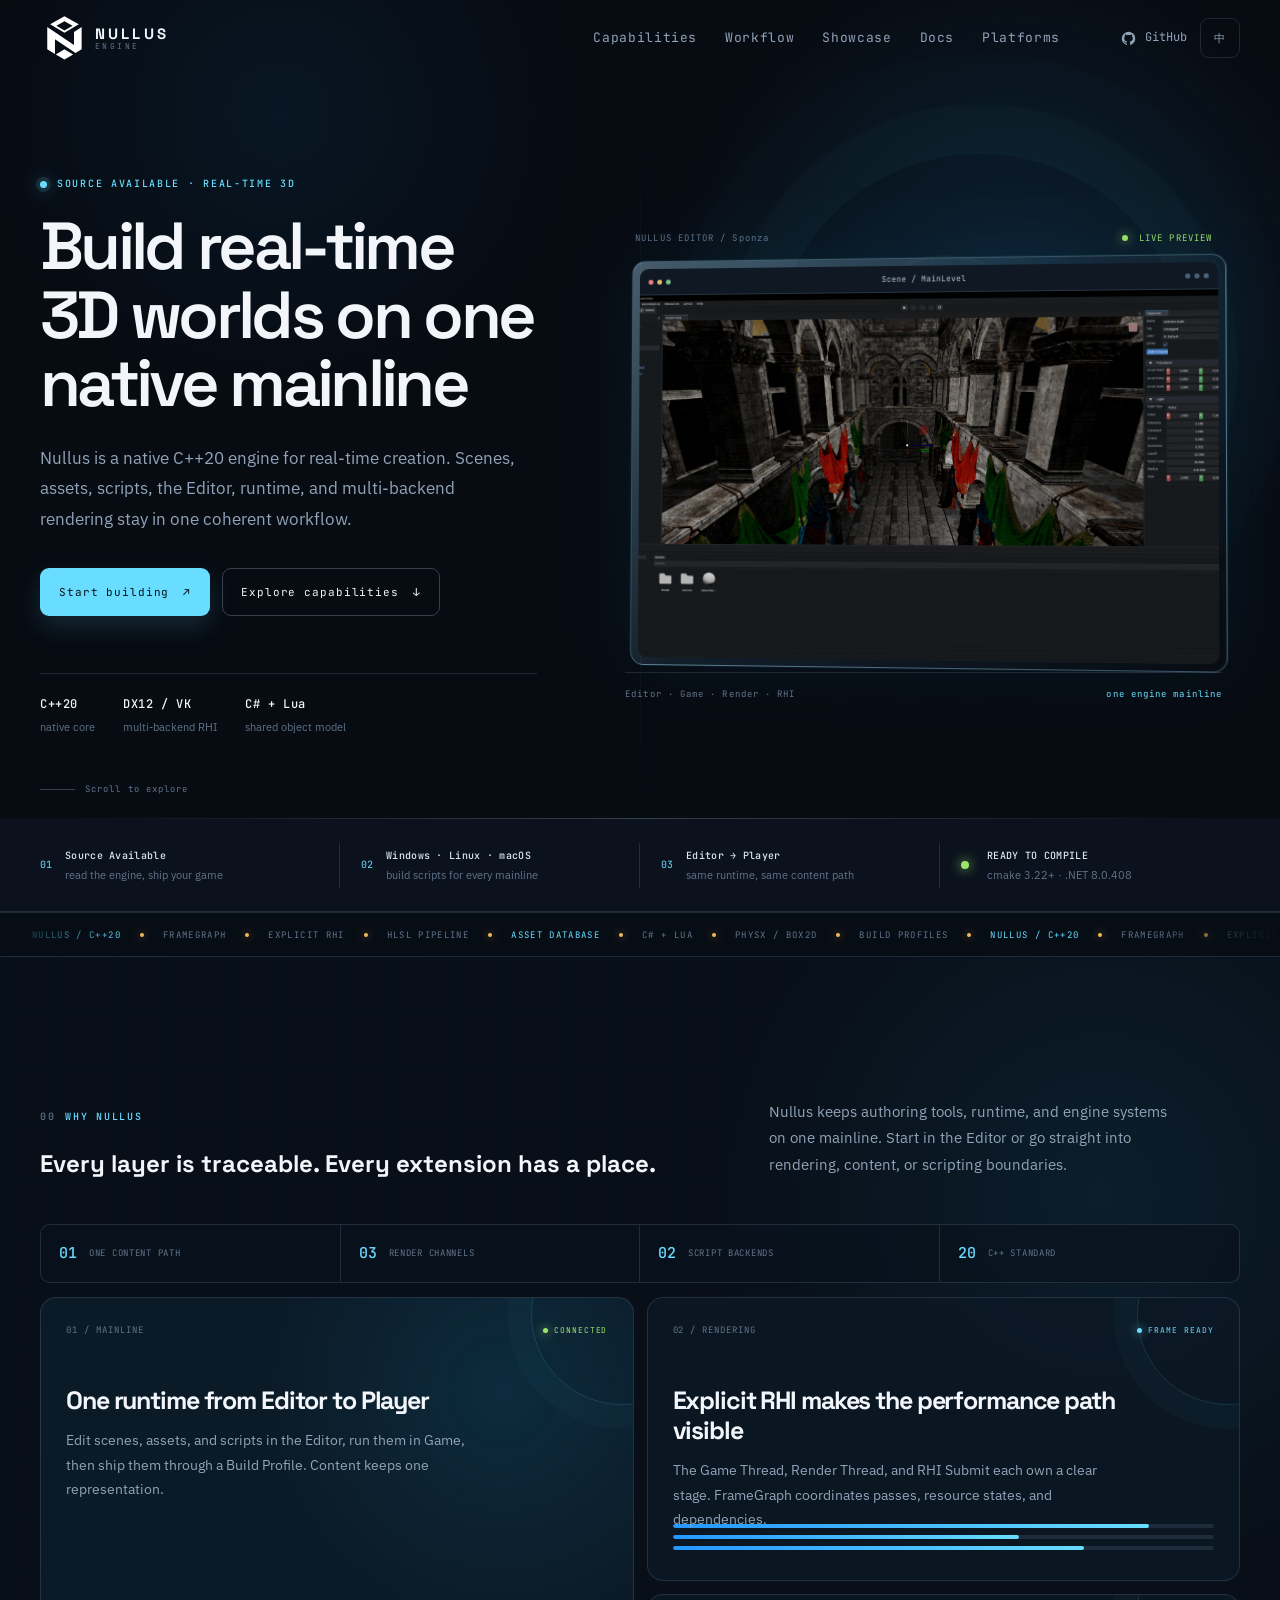
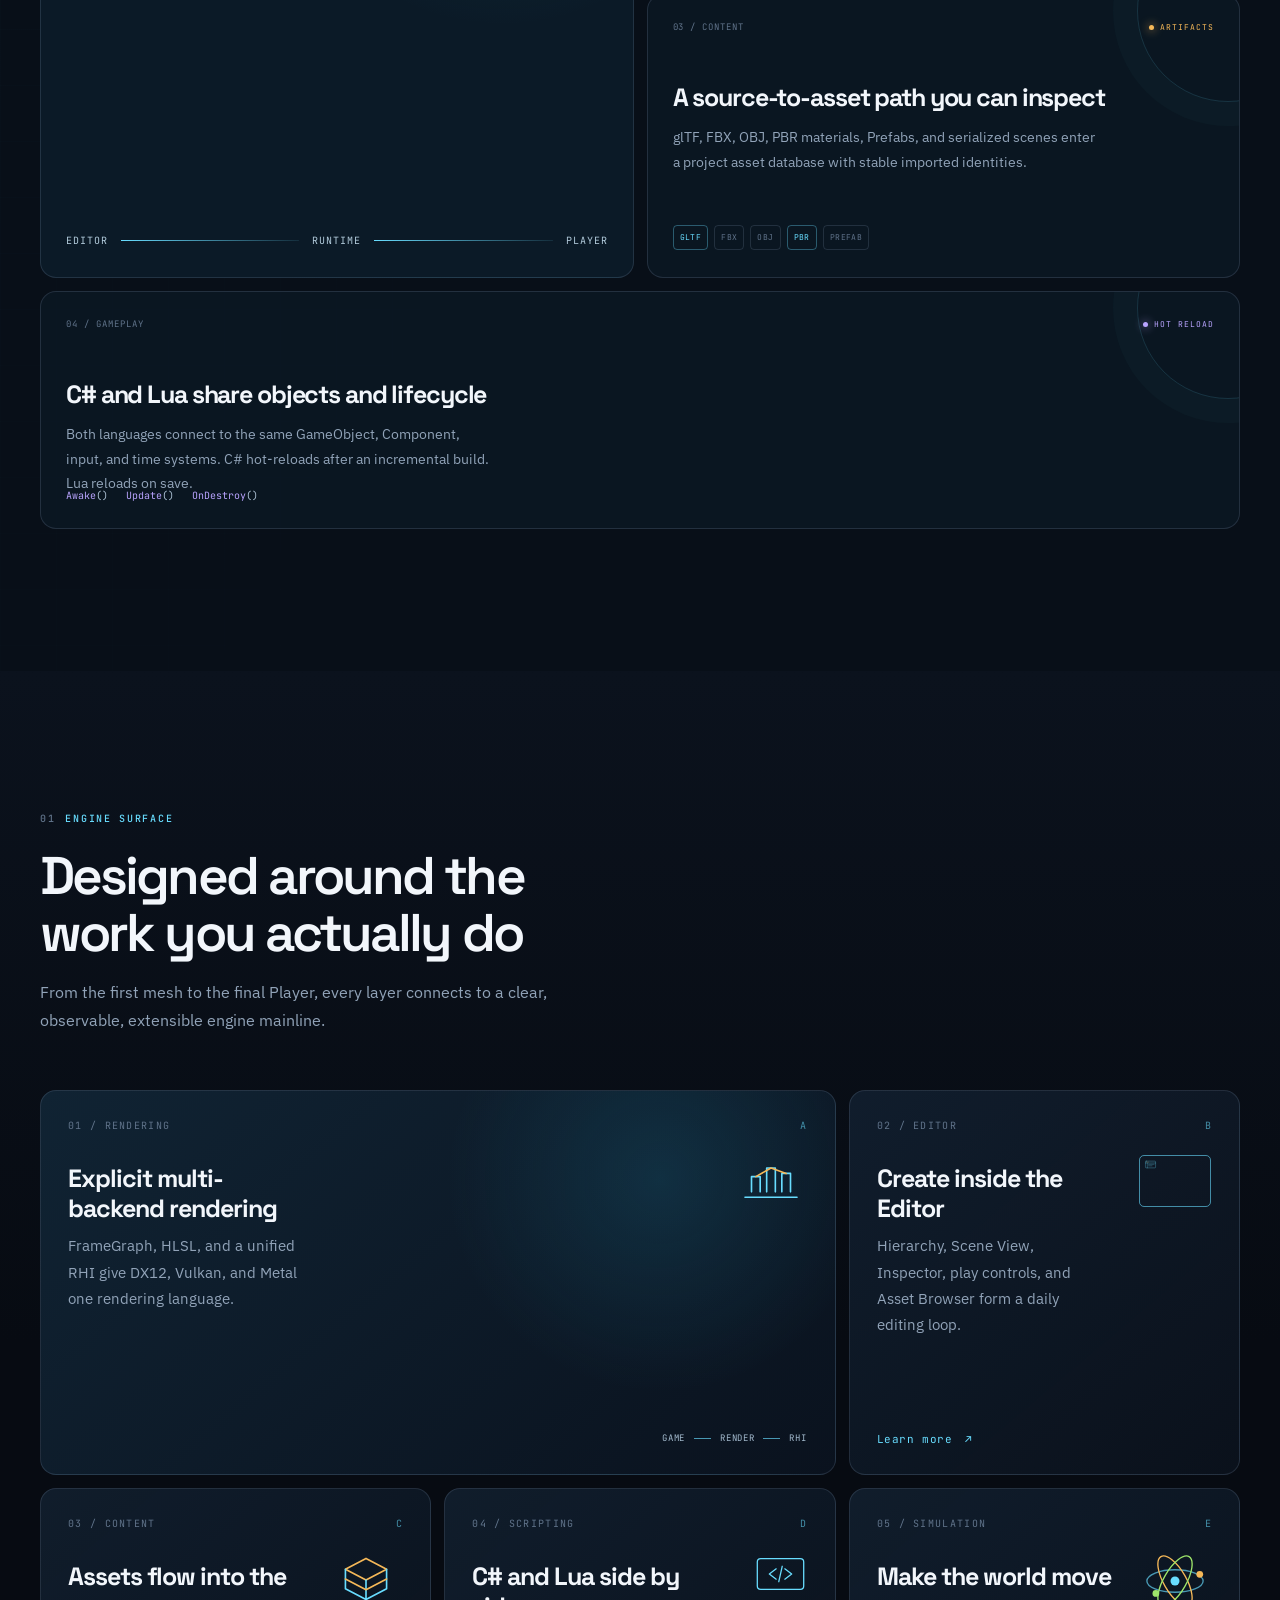
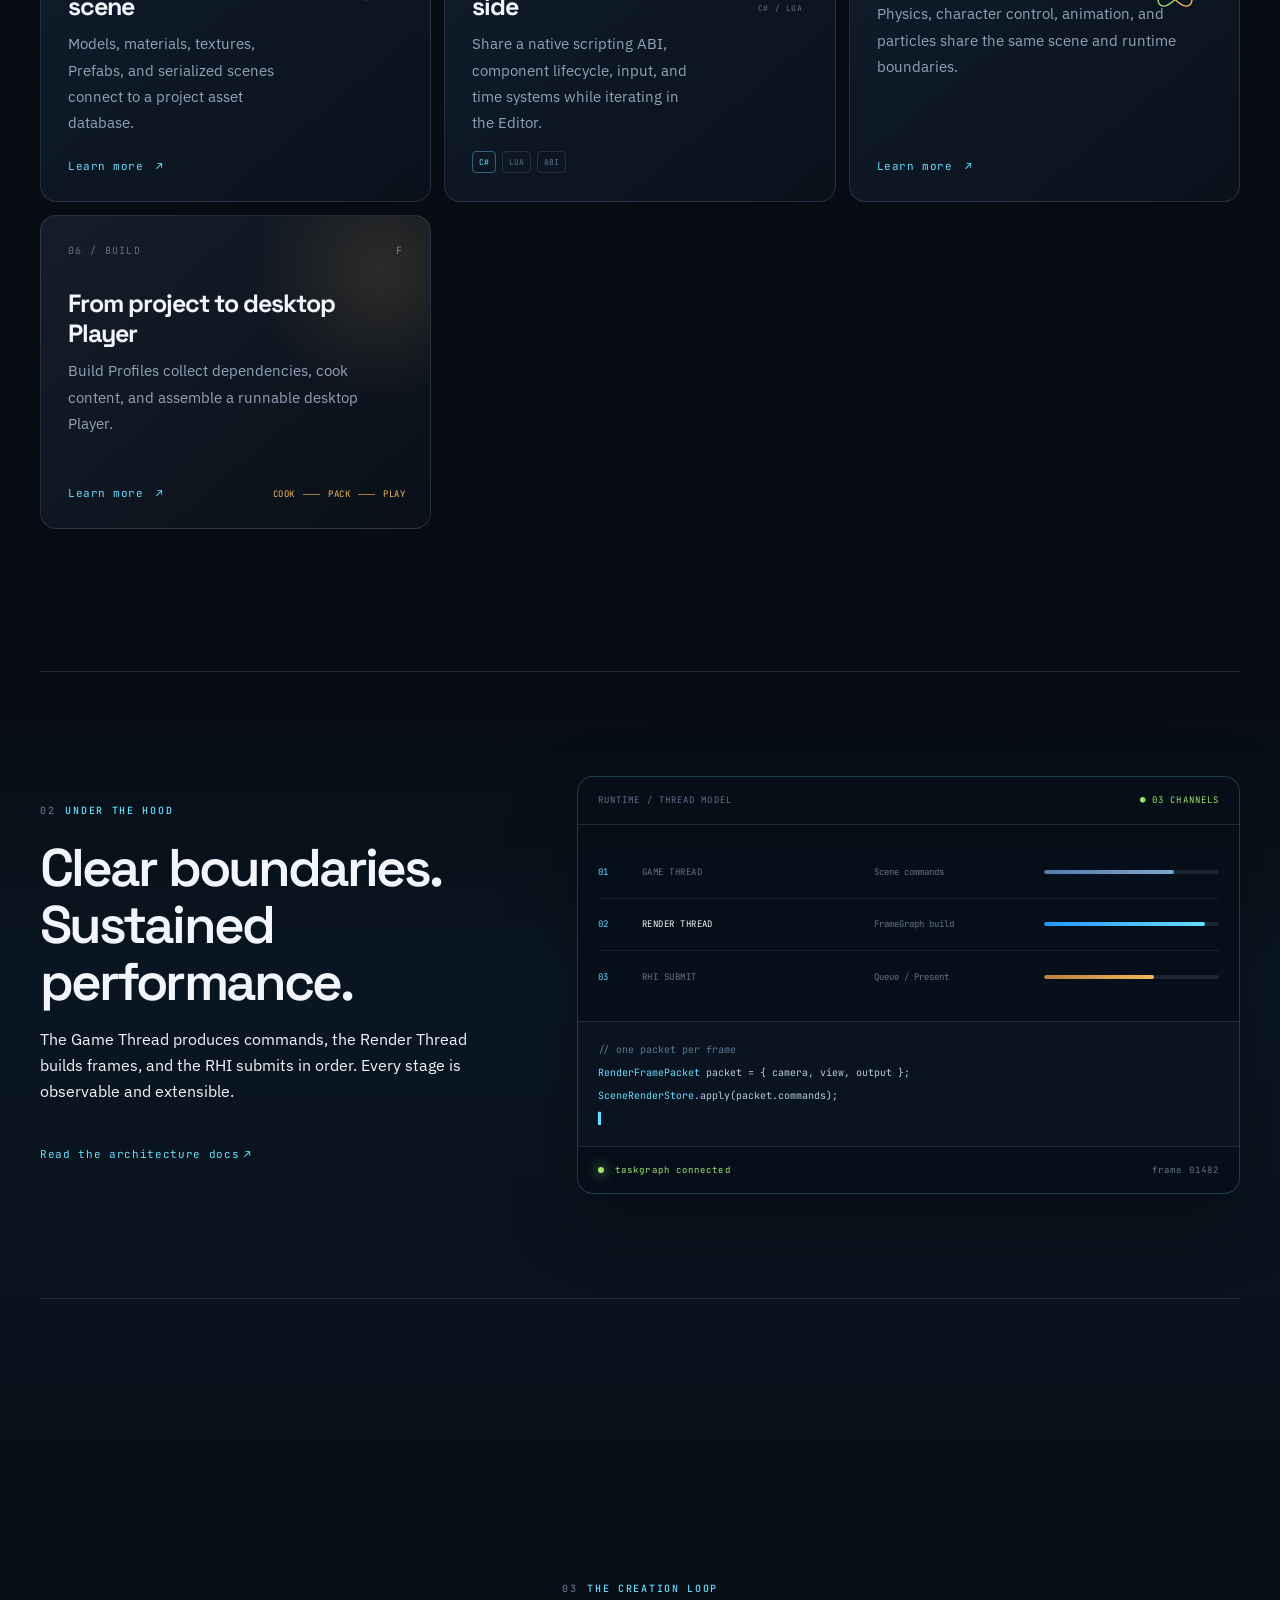
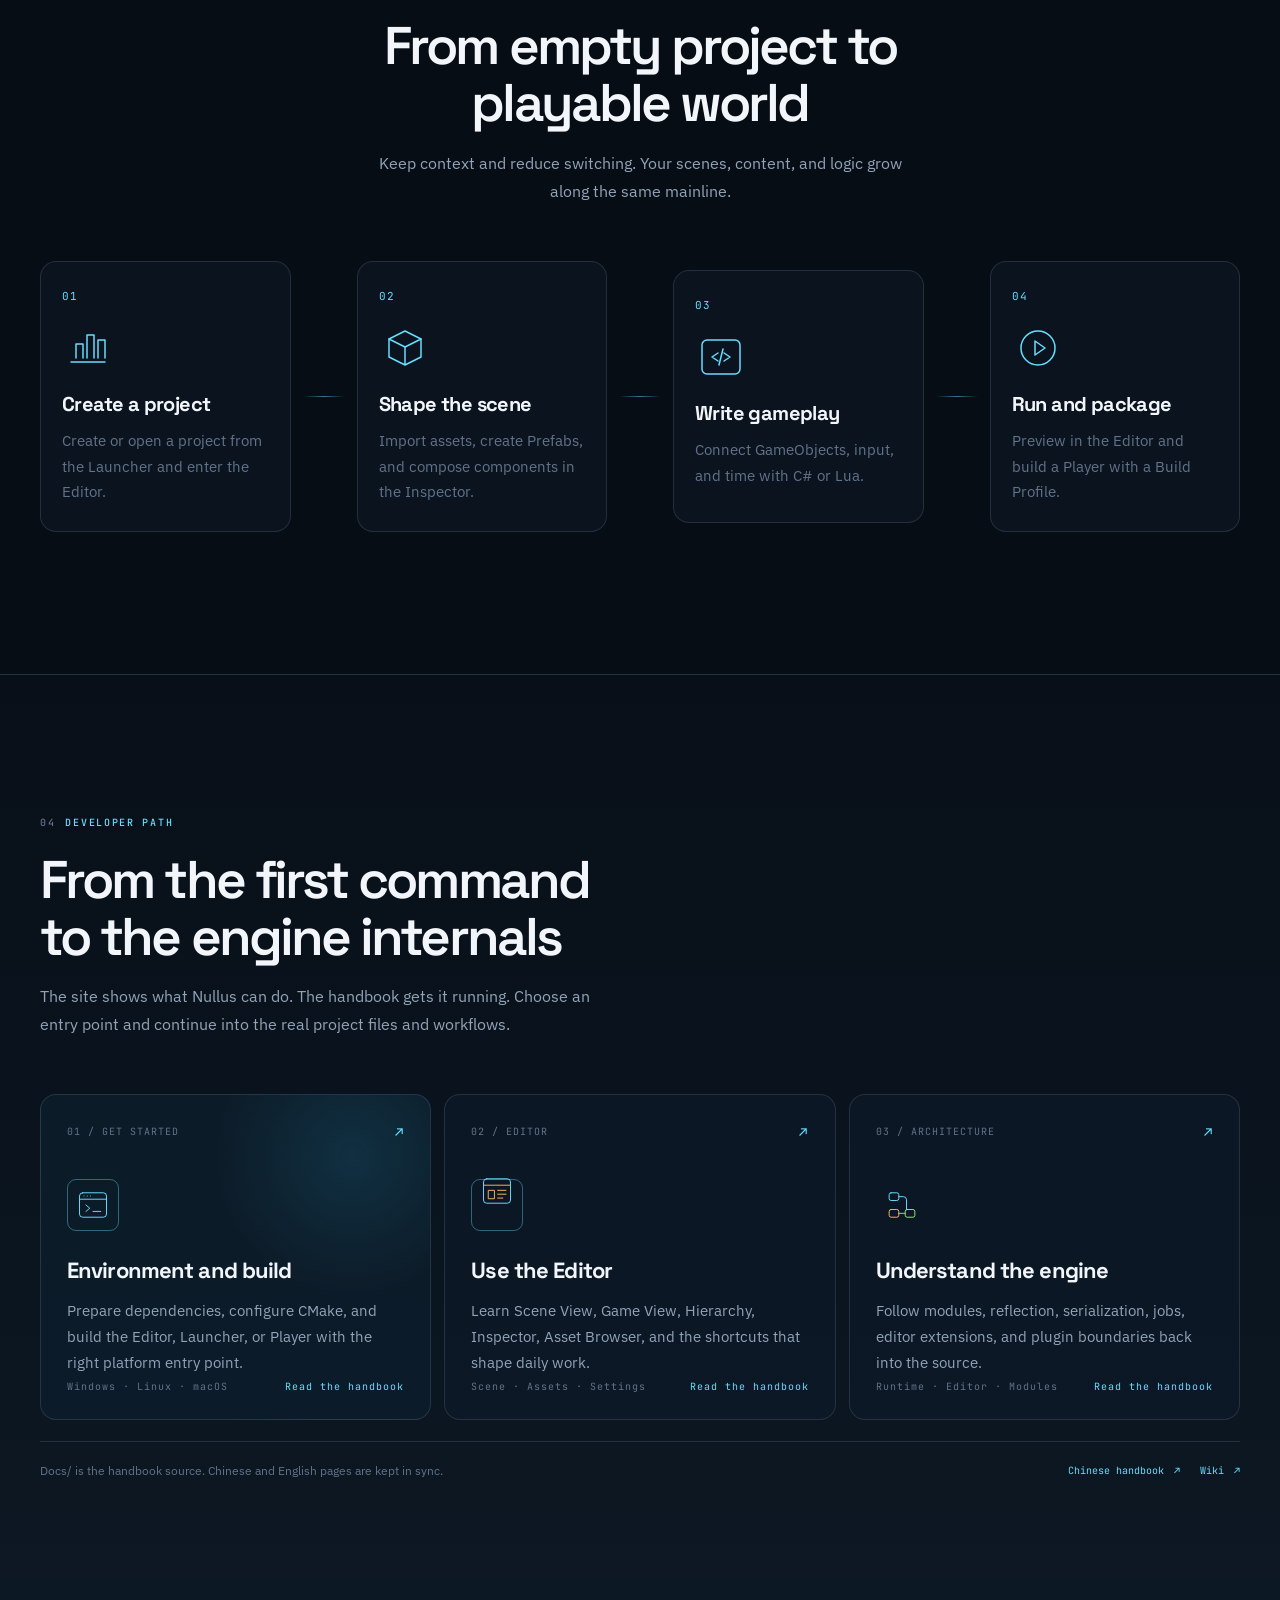
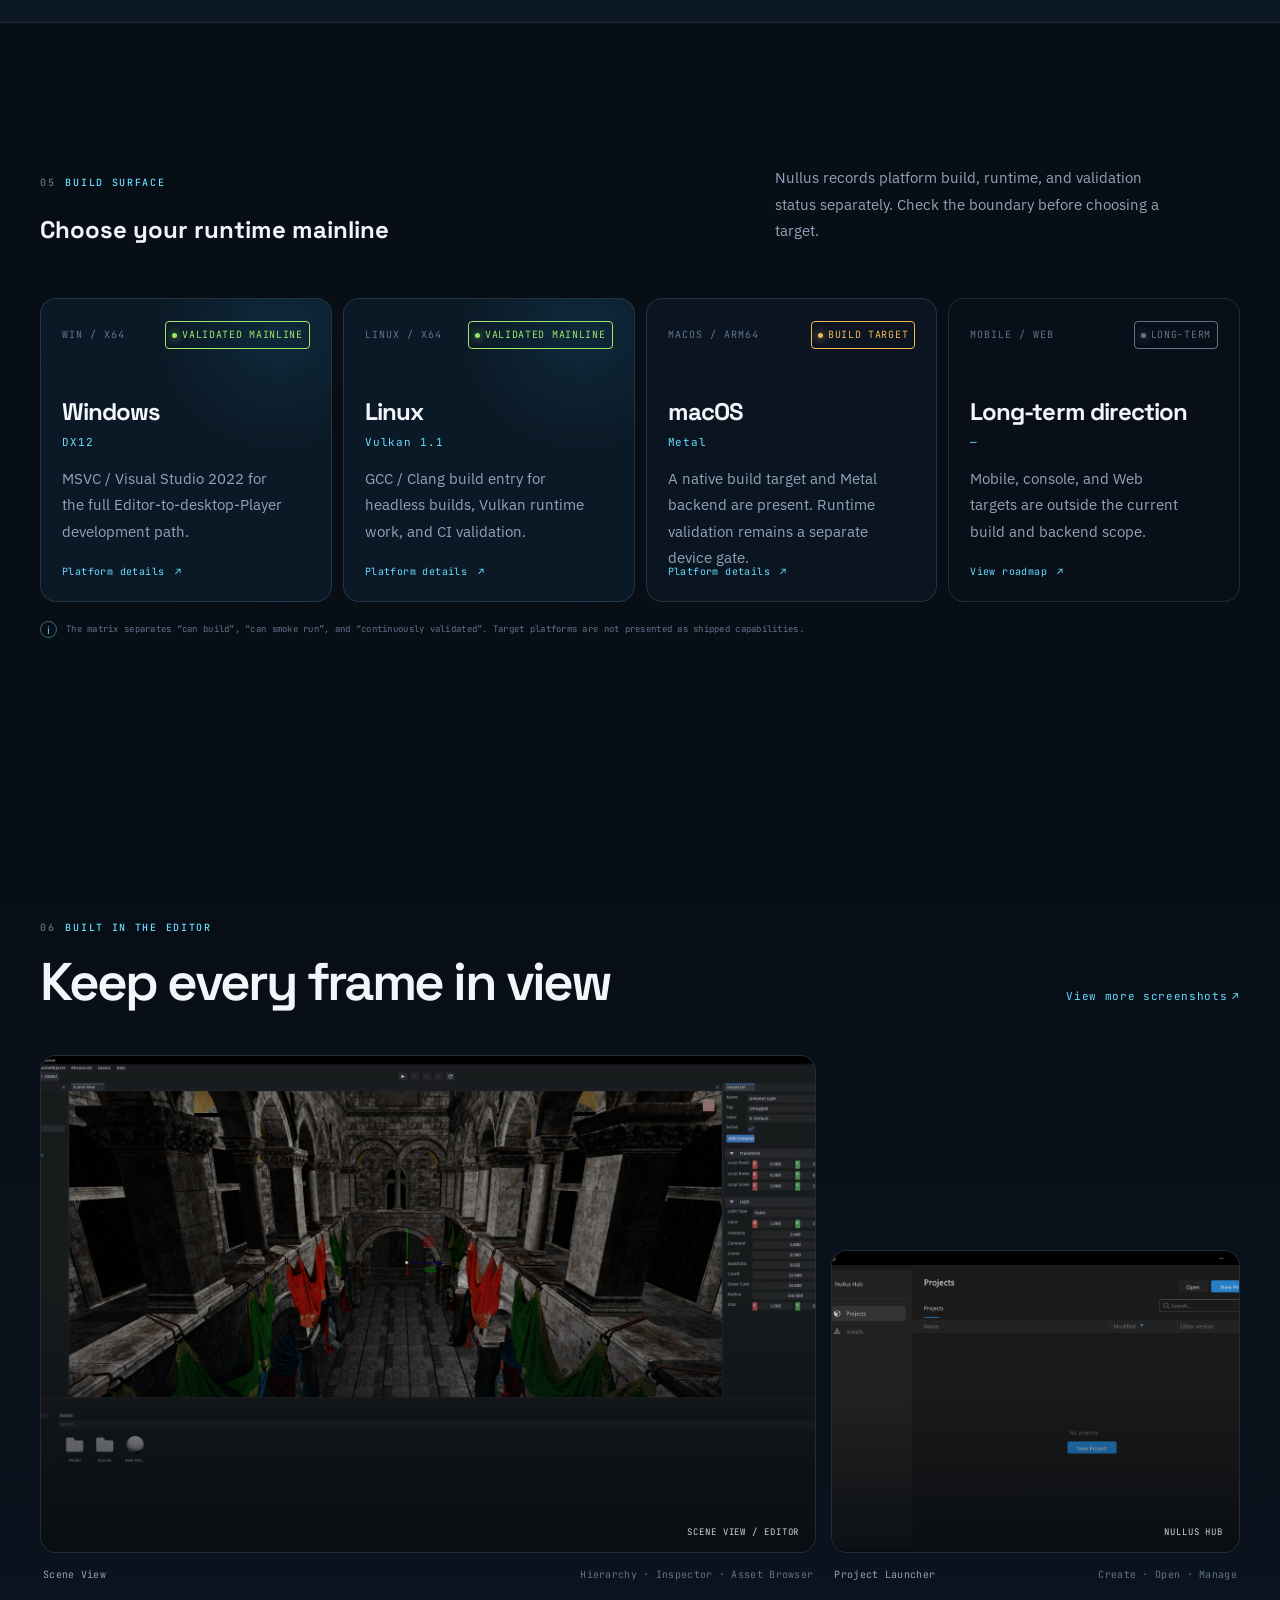
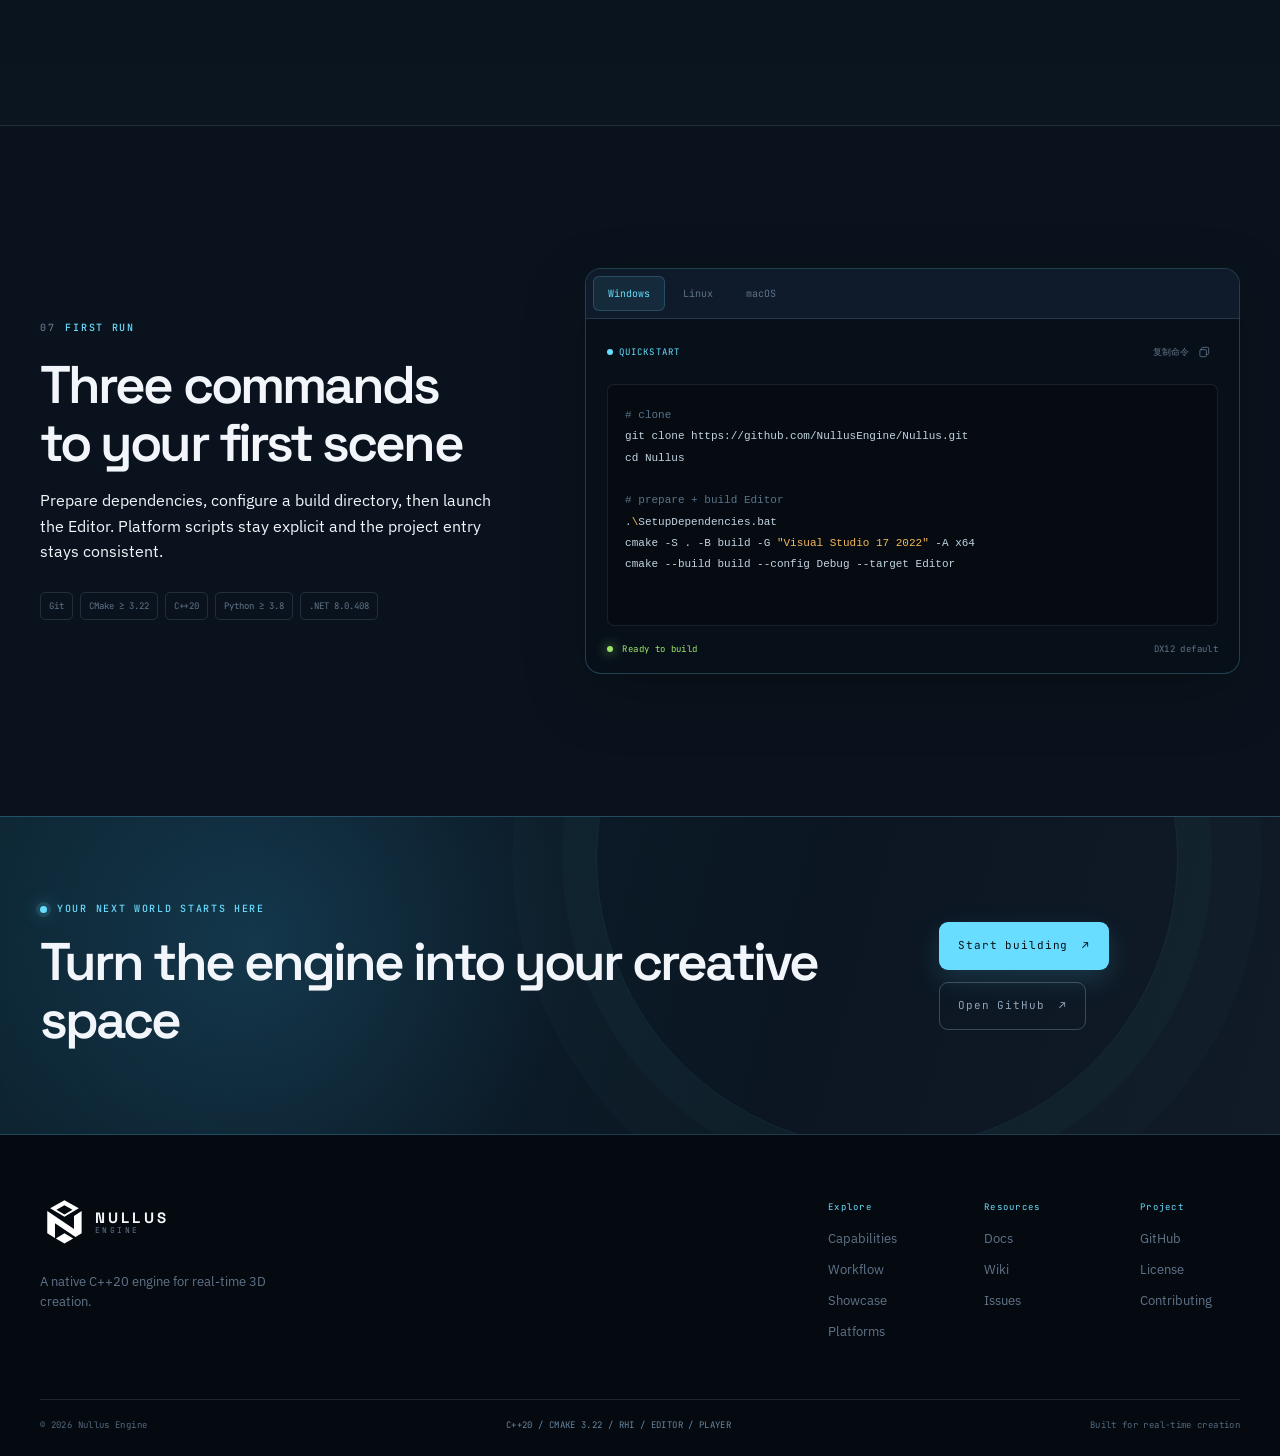
==== en/index.html @ f69d6d19 "Create Nullus Engine website" ====
<!DOCTYPE html>
<html lang="en"><head>
    <meta charset="UTF-8">
    <meta name="viewport" content="width=device-width, initial-scale=1">
    <meta name="theme-color" content="#070b12">
    <meta name="robots" content="index,follow,max-image-preview:large">
    <meta name="author" content="Nullus Engine">
    <meta name="description" content="Nullus is a native C++20 engine for real-time 3D creation with an Editor, FrameGraph, DX12, Vulkan, Metal, C# and Lua scripting, asset workflows, and desktop Player builds.">
    <link rel="canonical" href="https://www.nullusengine.com/en/">
    <link rel="alternate" hreflang="zh-CN" href="https://www.nullusengine.com/en/">
    <link rel="alternate" hreflang="en" href="https://www.nullusengine.com/en/">
    <link rel="alternate" hreflang="x-default" href="https://www.nullusengine.com/en/">
    <meta property="og:site_name" content="Nullus Engine">
    <meta property="og:type" content="website">
    <meta property="og:locale" content="en_US">
    <meta property="og:locale:alternate" content="zh_CN">
    <meta property="og:title" content="Nullus Engine | Native C++20 Engine for Real-Time 3D Creation">
    <meta property="og:description" content="Nullus is a native C++20 engine for real-time 3D creation with an Editor, FrameGraph, DX12, Vulkan, Metal, C# and Lua scripting, asset workflows, and desktop Player builds.">
    <meta property="og:url" content="https://www.nullusengine.com/en/">
    <meta property="og:image" content="https://www.nullusengine.com/assets/editor.png">
    <meta property="og:image:alt" content="Nullus Editor 场景编辑器与实时 3D 视图">
    <meta property="og:image:type" content="image/png">
    <meta property="og:image:width" content="3840">
    <meta property="og:image:height" content="2088">
    <meta name="twitter:card" content="summary_large_image">
    <meta name="twitter:title" content="Nullus Engine | Native C++20 Engine for Real-Time 3D Creation">
    <meta name="twitter:description" content="Nullus is a native C++20 engine for real-time 3D creation with an Editor, FrameGraph, DX12, Vulkan, Metal, C# and Lua scripting, asset workflows, and desktop Player builds.">
    <meta name="twitter:image" content="https://www.nullusengine.com/assets/editor.png">
    <title>Nullus Engine | Native C++20 Engine for Real-Time 3D Creation</title>
    <link rel="preconnect" href="https://fonts.googleapis.com">
    <link rel="preconnect" href="https://fonts.gstatic.com" crossorigin="">
    <link href="https://fonts.googleapis.com/css2?family=IBM+Plex+Sans:wght@400;500;600;700&amp;family=JetBrains+Mono:wght@400;500;600&amp;family=Space+Grotesk:wght@500;600;700&amp;display=swap" rel="stylesheet">
    <link rel="icon" href="../assets/NullusIcon.svg" type="image/svg+xml">
    <link rel="stylesheet" href="../styles.css">
    <script type="application/ld+json">
      {
        "@context": "https://schema.org",
        "@graph": [
          {
            "@type": "WebSite",
            "@id": "https://www.nullusengine.com/#website",
            "url": "https://www.nullusengine.com/",
            "name": "Nullus Engine",
            "description": "A native C++20 engine for real-time 3D creation.",
            "publisher": { "@id": "https://www.nullusengine.com/#organization" }
          },
          {
            "@type": "Organization",
            "@id": "https://www.nullusengine.com/#organization",
            "name": "Nullus Engine",
            "url": "https://www.nullusengine.com/",
            "logo": "https://www.nullusengine.com/assets/NullusIcon.svg",
            "sameAs": ["https://github.com/NullusEngine/Nullus"]
          },
          {
            "@type": "SoftwareApplication",
            "@id": "https://www.nullusengine.com/#software",
            "name": "Nullus Engine",
            "url": "https://www.nullusengine.com/",
            "description": "A native C++20 engine for real-time 3D creation with an Editor, FrameGraph rendering, multi-backend RHI, C# and Lua scripting, asset workflows, and desktop Player builds.",
            "applicationCategory": "GameDevelopmentTool",
            "operatingSystem": ["Windows", "Linux", "macOS"],
            "programmingLanguage": "C++20",
            "image": "https://www.nullusengine.com/assets/editor.png",
            "codeRepository": "https://github.com/NullusEngine/Nullus",
            "publisher": { "@id": "https://www.nullusengine.com/#organization" }
          }
        ]
      }
    </script>
  </head>
  <body>
    <a class="skip-link" href="#main">跳转到主要内容</a>
    <div class="site-shell">
      <header class="site-header" data-header="">
        <div class="container header-inner">
          <a class="brand" href="#top" aria-label="Nullus Engine 首页">
            <span class="brand-mark-wrap" aria-hidden="true">
              <img class="brand-mark" src="../assets/NullusIcon.svg" alt="">
            </span>
            <span class="brand-copy">
              <span class="brand-name">NULLUS</span>
              <span class="brand-type">ENGINE</span>
            </span>
          </a>

          <nav class="desktop-nav" aria-label="主导航">
            <a href="#features" data-i18n="navFeatures">Capabilities </a>
            <a href="#workflow" data-i18n="navWorkflow">Workflow </a>
            <a href="#gallery" data-i18n="navGallery">Showcase </a>
            <a href="#docs" data-i18n="navDocs">Docs </a>
            <a href="#platforms" data-i18n="navPlatforms">Platforms </a>
          </nav>

          <div class="header-actions">
            <a class="header-github" href="https://github.com/NullusEngine/Nullus" target="_blank" rel="noreferrer">
              <svg viewBox="0 0 24 24" aria-hidden="true"><path d="M12 2.5a9.5 9.5 0 0 0-3 18.51c.48.09.65-.21.65-.46v-1.62c-2.65.58-3.21-1.13-3.21-1.13-.44-1.1-1.07-1.4-1.07-1.4-.87-.6.07-.59.07-.59.96.07 1.46.99 1.46.99.86 1.46 2.26 1.04 2.81.8.09-.62.34-1.04.61-1.28-2.11-.24-4.33-1.05-4.33-4.69 0-1.04.37-1.89.98-2.56-.1-.24-.43-1.21.09-2.52 0 0 .8-.26 2.62.98A9.1 9.1 0 0 1 12 7.2c.81 0 1.62.11 2.38.33 1.82-1.24 2.62-.98 2.62-.98.52 1.31.19 2.28.09 2.52.61.67.98 1.52.98 2.56 0 3.65-2.23 4.45-4.35 4.68.35.3.65.88.65 1.77v2.47c0 .25.17.55.66.46A9.5 9.5 0 0 0 12 2.5Z"></path></svg>
              <span>GitHub</span>
            </a>
            <button class="lang-toggle" type="button" data-language-toggle="" aria-label="切换为中文">中</button>
            <button class="menu-toggle" type="button" data-menu-toggle="" aria-expanded="false" aria-controls="mobile-menu" aria-label="打开菜单">
              <span></span><span></span>
            </button>
          </div>
        </div>
        <nav class="mobile-nav" id="mobile-menu" data-mobile-menu="" aria-label="移动端主导航">
          <a href="#features" data-i18n="navFeatures">Capabilities </a>
          <a href="#workflow" data-i18n="navWorkflow">Workflow </a>
          <a href="#gallery" data-i18n="navGallery">Showcase </a>
          <a href="#docs" data-i18n="navDocs">Docs </a>
          <a href="#platforms" data-i18n="navPlatforms">Platforms </a>
          <a href="https://github.com/NullusEngine/Nullus" target="_blank" rel="noreferrer">GitHub</a>
        </nav>
      </header>

      <main id="main">
        <section class="hero section-grid" id="top">
          <div class="hero-glow hero-glow-one" aria-hidden="true"></div>
          <div class="hero-glow hero-glow-two" aria-hidden="true"></div>
          <div class="container hero-inner">
            <div class="hero-copy reveal is-visible">
              <p class="eyebrow"><span class="eyebrow-dot"></span><span data-i18n="heroEyebrow">SOURCE AVAILABLE · REAL-TIME 3D </span></p>
              <h1 data-i18n="heroTitle">Build real-time 3D worlds on one native mainline </h1>
              <p class="hero-lede" data-i18n="heroLede">Nullus is a native C++20 engine for real-time creation. Scenes, assets, scripts, the Editor, runtime, and multi-backend rendering stay in one coherent workflow. </p>
              <div class="hero-actions">
                <a class="button button-primary" href="#start" data-i18n="heroPrimary">Start building <span aria-hidden="true">↗</span></a>
                <a class="button button-secondary" href="#features" data-i18n="heroSecondary">Explore capabilities <span aria-hidden="true">↓</span></a>
              </div>
              <div class="hero-meta">
                <span><strong>C++20</strong><small>native core</small></span>
                <span><strong>DX12 / VK</strong><small>multi-backend RHI</small></span>
                <span><strong>C# + Lua</strong><small>shared object model</small></span>
              </div>
            </div>

            <div class="hero-visual reveal reveal-delay" aria-label="Nullus Editor 工作区预览">
              <div class="visual-topline"><span>NULLUS EDITOR / Sponza</span><span class="live-status"><i></i> LIVE PREVIEW</span></div>
              <div class="editor-frame">
                <div class="editor-toolbar">
                  <span class="window-dots"><i></i><i></i><i></i></span>
                  <span class="toolbar-title">Scene / MainLevel</span>
                  <span class="toolbar-actions"><b></b><b></b><b></b></span>
                </div>
                <div class="editor-screenshot">
                  <img src="../assets/editor.png" alt="Nullus Editor 展示了场景视图、Hierarchy、Inspector 和 Asset Browser">
                  <div class="scanline" aria-hidden="true"></div>
                </div>
              </div>
              
              
              <div class="visual-caption"><span>Editor · Game · Render · RHI</span><span>one engine mainline</span></div>
            </div>
          </div>
          <div class="container hero-scroll-hint"><span class="scroll-line"></span><span data-i18n="scrollHint">Scroll to explore </span></div>
        </section>

        <section class="proof-strip" aria-label="Nullus 技术信息">
          <div class="container proof-grid">
            <div class="proof-item"><span class="proof-index">01</span><span><strong>Source Available</strong><small>read the engine, ship your game</small></span></div>
            <div class="proof-item"><span class="proof-index">02</span><span><strong>Windows · Linux · macOS</strong><small>build scripts for every mainline</small></span></div>
            <div class="proof-item"><span class="proof-index">03</span><span><strong>Editor → Player</strong><small>same runtime, same content path</small></span></div>
            <div class="proof-item proof-item-signal"><span class="proof-signal"></span><span><strong data-i18n="proofReady">READY TO COMPILE </strong><small>cmake 3.22+ · .NET 8.0.408</small></span></div>
          </div>
        </section>

        <div class="engine-ticker" aria-label="Nullus 技术关键词">
          <div class="ticker-track" aria-hidden="true">
            <span>NULLUS / C++20</span><i></i><span>FRAMEGRAPH</span><i></i><span>EXPLICIT RHI</span><i></i><span>HLSL PIPELINE</span><i></i><span>ASSET DATABASE</span><i></i><span>C# + LUA</span><i></i><span>PHYSX / BOX2D</span><i></i><span>BUILD PROFILES</span><i></i>
            <span>NULLUS / C++20</span><i></i><span>FRAMEGRAPH</span><i></i><span>EXPLICIT RHI</span><i></i><span>HLSL PIPELINE</span><i></i><span>ASSET DATABASE</span><i></i><span>C# + LUA</span><i></i><span>PHYSX / BOX2D</span><i></i><span>BUILD PROFILES</span><i></i>
          </div>
        </div>

        <section class="section section-signal" id="advantages">
          <div class="container">
            <div class="signal-heading reveal">
              <div>
                <p class="eyebrow"><span>00</span><span data-i18n="advantagesEyebrow">WHY NULLUS </span></p>
                <h2 data-i18n="advantagesTitle">Every layer is traceable. Every extension has a place. </h2>
              </div>
              <p data-i18n="advantagesLede">Nullus keeps authoring tools, runtime, and engine systems on one mainline. Start in the Editor or go straight into rendering, content, or scripting boundaries. </p>
            </div>
            <div class="signal-metrics reveal">
              <div><strong>01</strong><span data-i18n="metricRuntime">ONE CONTENT PATH </span></div>
              <div><strong>03</strong><span data-i18n="metricThreads">RENDER CHANNELS </span></div>
              <div><strong>02</strong><span data-i18n="metricScripts">SCRIPT BACKENDS </span></div>
              <div><strong>20</strong><span data-i18n="metricCpp">C++ STANDARD </span></div>
            </div>
            <div class="signal-grid">
              <article class="signal-card signal-card-runtime reveal">
                <div class="signal-card-top"><span>01 / MAINLINE</span><span class="signal-status"><i></i> CONNECTED</span></div>
                <h3 data-i18n="signalRuntimeTitle">One runtime from Editor to Player </h3>
                <p data-i18n="signalRuntimeText">Edit scenes, assets, and scripts in the Editor, run them in Game, then ship them through a Build Profile. Content keeps one representation. </p>
                <div class="signal-pipeline" aria-hidden="true"><span>EDITOR</span><i></i><span>RUNTIME</span><i></i><span>PLAYER</span></div>
              </article>
              <article class="signal-card signal-card-rhi reveal reveal-delay-short">
                <div class="signal-card-top"><span>02 / RENDERING</span><span class="signal-status signal-status-blue"><i></i> FRAME READY</span></div>
                <h3 data-i18n="signalRhiTitle">Explicit RHI makes the performance path visible </h3>
                <p data-i18n="signalRhiText">The Game Thread, Render Thread, and RHI Submit each own a clear stage. FrameGraph coordinates passes, resource states, and dependencies. </p>
                <div class="signal-bars" aria-hidden="true"><span><i style="width: 88%"></i></span><span><i style="width: 64%"></i></span><span><i style="width: 76%"></i></span></div>
              </article>
              <article class="signal-card signal-card-content reveal reveal-delay">
                <div class="signal-card-top"><span>03 / CONTENT</span><span class="signal-status signal-status-warm"><i></i> ARTIFACTS</span></div>
                <h3 data-i18n="signalContentTitle">A source-to-asset path you can inspect </h3>
                <p data-i18n="signalContentText">glTF, FBX, OBJ, PBR materials, Prefabs, and serialized scenes enter a project asset database with stable imported identities. </p>
                <div class="signal-tags" aria-hidden="true"><span>GLTF</span><span>FBX</span><span>OBJ</span><span>PBR</span><span>PREFAB</span></div>
              </article>
              <article class="signal-card signal-card-script reveal reveal-delay-long">
                <div class="signal-card-top"><span>04 / GAMEPLAY</span><span class="signal-status signal-status-purple"><i></i> HOT RELOAD</span></div>
                <h3 data-i18n="signalScriptTitle">C# and Lua share objects and lifecycle </h3>
                <p data-i18n="signalScriptText">Both languages connect to the same GameObject, Component, input, and time systems. C# hot-reloads after an incremental build. Lua reloads on save. </p>
                <div class="signal-code" aria-hidden="true"><span><em>Awake</em>()</span><span><em>Update</em>()</span><span><em>OnDestroy</em>()</span></div>
              </article>
            </div>
          </div>
        </section>

        <section class="section section-features" id="features">
          <div class="container">
            <div class="section-heading reveal">
              <p class="eyebrow"><span>01</span><span data-i18n="featuresEyebrow">ENGINE SURFACE </span></p>
              <h2 data-i18n="featuresTitle">Designed around the work you actually do </h2>
              <p data-i18n="featuresLede">From the first mesh to the final Player, every layer connects to a clear, observable, extensible engine mainline. </p>
            </div>
            <div class="feature-grid">
              <article class="feature-card feature-card-large reveal">
                <div class="card-topline"><span class="card-kicker">01 / RENDERING</span><span class="card-index">A</span></div>
                <div class="feature-icon icon-rhi" aria-hidden="true"><svg viewBox="0 0 64 48" focusable="false"><path d="M8 39h48"></path><path d="M14 34V20h8v14M28 34V12h8v22M42 34V17h8v17"></path><path d="M18 20 32 12l14 5"></path></svg></div>
                <h3 data-i18n="featureRenderTitle">Explicit multi-backend rendering </h3>
                <p data-i18n="featureRenderText">FrameGraph, HLSL, and a unified RHI give DX12, Vulkan, and Metal one rendering language. </p>
                <div class="mini-diagram" aria-hidden="true"><span>GAME</span><i></i><span>RENDER</span><i></i><span>RHI</span></div>
              </article>

              <article class="feature-card reveal reveal-delay-short">
                <div class="card-topline"><span class="card-kicker">02 / EDITOR</span><span class="card-index">B</span></div>
                <div class="feature-icon icon-editor" aria-hidden="true"><svg viewBox="0 0 64 48" focusable="false"><rect x="5" y="6" width="54" height="36" rx="4"></rect><path d="M5 16h54M15 16v26M22 23h29M22 31h18"></path><circle cx="11" cy="11" r="1.5"></circle><circle cx="16" cy="11" r="1.5"></circle><circle cx="21" cy="11" r="1.5"></circle></svg></div>
                <h3 data-i18n="featureEditorTitle">Create inside the Editor </h3>
                <p data-i18n="featureEditorText">Hierarchy, Scene View, Inspector, play controls, and Asset Browser form a daily editing loop. </p>
                <div class="card-link" data-i18n="learnMore">Learn more <span>↗</span></div>
              </article>

              <article class="feature-card reveal reveal-delay-short">
                <div class="card-topline"><span class="card-kicker">03 / CONTENT</span><span class="card-index">C</span></div>
                <div class="feature-icon icon-assets" aria-hidden="true"><svg viewBox="0 0 64 48" focusable="false"><path d="m32 5 19 10-19 10-19-10 19-10Z"></path><path d="M13 15v18l19 10 19-10V15M32 25v18"></path><path d="m13 24 19 10 19-10"></path></svg></div>
                <h3 data-i18n="featureAssetsTitle">Assets flow into the scene </h3>
                <p data-i18n="featureAssetsText">Models, materials, textures, Prefabs, and serialized scenes connect to a project asset database. </p>
                <div class="card-link" data-i18n="learnMore">Learn more <span>↗</span></div>
              </article>

              <article class="feature-card reveal">
                <div class="card-topline"><span class="card-kicker">04 / SCRIPTING</span><span class="card-index">D</span></div>
                <div class="code-chip" aria-hidden="true"><svg viewBox="0 0 64 48" focusable="false"><rect x="5" y="6" width="54" height="36" rx="4"></rect><path d="m27 18-8 6 8 6M37 18l8 6-8 6M34 15l-4 18"></path></svg><span>C# / LUA</span></div>
                <h3 data-i18n="featureScriptTitle">C# and Lua side by side </h3>
                <p data-i18n="featureScriptText">Share a native scripting ABI, component lifecycle, input, and time systems while iterating in the Editor. </p>
                <div class="script-tags"><span>C#</span><span>LUA</span><span>ABI</span></div>
              </article>

              <article class="feature-card reveal reveal-delay-short">
                <div class="card-topline"><span class="card-kicker">05 / SIMULATION</span><span class="card-index">E</span></div>
                <div class="simulation-orbit" aria-hidden="true"><svg viewBox="0 0 64 48" focusable="false"><ellipse cx="32" cy="24" rx="25" ry="10"></ellipse><ellipse cx="32" cy="24" rx="25" ry="10" transform="rotate(60 32 24)"></ellipse><ellipse cx="32" cy="24" rx="25" ry="10" transform="rotate(-60 32 24)"></ellipse><circle cx="32" cy="24" r="4"></circle><circle cx="54" cy="18" r="3"></circle><circle cx="15" cy="35" r="3"></circle></svg></div>
                <h3 data-i18n="featureSimTitle">Make the world move </h3>
                <p data-i18n="featureSimText">Physics, character control, animation, and particles share the same scene and runtime boundaries. </p>
                <div class="card-link" data-i18n="learnMore">Learn more <span>↗</span></div>
              </article>

              <article class="feature-card feature-card-build reveal reveal-delay-short">
                <div class="card-topline"><span class="card-kicker">06 / BUILD</span><span class="card-index">F</span></div>
                <div class="build-label" aria-hidden="true"><span>COOK</span><i></i><span>PACK</span><i></i><span>PLAY</span></div>
                <h3 data-i18n="featureBuildTitle">From project to desktop Player </h3>
                <p data-i18n="featureBuildText">Build Profiles collect dependencies, cook content, and assemble a runnable desktop Player. </p>
                <div class="card-link" data-i18n="learnMore">Learn more <span>↗</span></div>
              </article>
            </div>
          </div>
        </section>

        <section class="section section-architecture" id="architecture">
          <div class="container architecture-grid">
            <div class="section-heading reveal">
              <p class="eyebrow"><span>02</span><span data-i18n="architectureEyebrow">UNDER THE HOOD </span></p>
              <h2 data-i18n="architectureTitle">Clear boundaries. Sustained performance. </h2>
              <p data-i18n="architectureLede">The Game Thread produces commands, the Render Thread builds frames, and the RHI submits in order. Every stage is observable and extensible. </p>
              <a class="text-link" data-doc-link="" data-doc-zh="https://github.com/NullusEngine/Nullus/blob/main/Docs/zh-CN/rendering/overview.md" data-doc-en="https://github.com/NullusEngine/Nullus/blob/main/Docs/en/rendering/overview.md" href="https://github.com/NullusEngine/Nullus/blob/main/Docs/en/rendering/overview.md" target="_blank" rel="noreferrer" data-i18n="architectureLink">Read the architecture docs <span>↗</span></a>
            </div>
            <div class="architecture-panel reveal reveal-delay">
              <div class="panel-header"><span>RUNTIME / THREAD MODEL</span><span class="panel-live">● 03 CHANNELS</span></div>
              <div class="thread-stack">
                <div class="thread-row"><span class="thread-index">01</span><span class="thread-name">GAME THREAD</span><span class="thread-desc">Scene commands</span><span class="thread-bar"><i style="width: 74%"></i></span></div>
                <div class="thread-row thread-row-active"><span class="thread-index">02</span><span class="thread-name">RENDER THREAD</span><span class="thread-desc">FrameGraph build</span><span class="thread-bar"><i style="width: 92%"></i></span></div>
                <div class="thread-row"><span class="thread-index">03</span><span class="thread-name">RHI SUBMIT</span><span class="thread-desc">Queue / Present</span><span class="thread-bar"><i style="width: 63%"></i></span></div>
              </div>
              <div class="panel-code"><span class="code-comment">// one packet per frame</span><span><em>RenderFramePacket</em> packet = { camera, view, output };</span><span><em>SceneRenderStore</em>.apply(packet.commands);</span><span class="code-caret">▌</span></div>
              <div class="panel-footer"><span><i></i> taskgraph connected</span><span>frame 01482</span></div>
            </div>
          </div>
        </section>

        <section class="section section-workflow" id="workflow">
          <div class="container">
            <div class="section-heading section-heading-centered reveal">
              <p class="eyebrow"><span>03</span><span data-i18n="workflowEyebrow">THE CREATION LOOP </span></p>
              <h2 data-i18n="workflowTitle">From empty project to playable world </h2>
              <p data-i18n="workflowLede">Keep context and reduce switching. Your scenes, content, and logic grow along the same mainline. </p>
            </div>
            <div class="workflow-steps">
              <article class="workflow-step reveal"><span class="step-number">01</span><div class="step-icon" aria-hidden="true"><svg viewBox="0 0 48 48" focusable="false"><path d="M7 38h34M12 34V20h7v14M23 34V11h7v23M34 34V16h7v18"></path></svg></div><h3 data-i18n="stepOneTitle">Create a project </h3><p data-i18n="stepOneText">Create or open a project from the Launcher and enter the Editor. </p></article>
              <span class="workflow-connector" aria-hidden="true"></span>
              <article class="workflow-step reveal reveal-delay-short"><span class="step-number">02</span><div class="step-icon" aria-hidden="true"><svg viewBox="0 0 48 48" focusable="false"><path d="m24 7 16 8-16 8-16-8 16-8Z"></path><path d="M8 15v18l16 8 16-8V15M24 23v18"></path></svg></div><h3 data-i18n="stepTwoTitle">Shape the scene </h3><p data-i18n="stepTwoText">Import assets, create Prefabs, and compose components in the Inspector. </p></article>
              <span class="workflow-connector" aria-hidden="true"></span>
              <article class="workflow-step reveal reveal-delay"><span class="step-number">03</span><div class="step-icon" aria-hidden="true"><svg viewBox="0 0 48 48" focusable="false"><rect x="5" y="7" width="38" height="34" rx="5"></rect><path d="m21 20-6 4 6 4M27 20l6 4-6 4M26 16l-4 16"></path></svg></div><h3 data-i18n="stepThreeTitle">Write gameplay </h3><p data-i18n="stepThreeText">Connect GameObjects, input, and time with C# or Lua. </p></article>
              <span class="workflow-connector" aria-hidden="true"></span>
              <article class="workflow-step reveal reveal-delay-long"><span class="step-number">04</span><div class="step-icon" aria-hidden="true"><svg viewBox="0 0 48 48" focusable="false"><circle cx="24" cy="24" r="17"></circle><path d="m21 17 10 7-10 7V17Z"></path></svg></div><h3 data-i18n="stepFourTitle">Run and package </h3><p data-i18n="stepFourText">Preview in the Editor and build a Player with a Build Profile. </p></article>
            </div>
          </div>
        </section>

        <section class="section section-docs" id="docs">
          <div class="container">
            <div class="section-heading reveal">
              <p class="eyebrow"><span>04</span><span data-i18n="docsEyebrow">DEVELOPER PATH </span></p>
              <h2 data-i18n="docsTitle">From the first command to the engine internals </h2>
              <p data-i18n="docsLede">The site shows what Nullus can do. The handbook gets it running. Choose an entry point and continue into the real project files and workflows. </p>
            </div>
            <div class="docs-grid">
              <a class="doc-card doc-card-feature reveal" data-doc-link="" data-doc-zh="https://github.com/NullusEngine/Nullus/blob/main/Docs/zh-CN/getting-started/build.md" data-doc-en="https://github.com/NullusEngine/Nullus/blob/main/Docs/en/getting-started/build.md" href="https://github.com/NullusEngine/Nullus/blob/main/Docs/en/getting-started/build.md" target="_blank" rel="noreferrer">
                <div class="doc-card-top"><span class="doc-kicker">01 / GET STARTED</span><span class="doc-arrow" aria-hidden="true">↗</span></div>
                <div class="doc-icon doc-icon-terminal" aria-hidden="true"><svg viewBox="0 0 56 56" focusable="false"><rect x="7" y="9" width="42" height="38" rx="5"/><path d="M7 19h42M14 14h.01M19 14h.01M24 14h.01M17 28l6 5-6 5M28 38h12"/></svg></div>
                <h3 data-i18n="docsBuildTitle">Environment and build </h3>
                <p data-i18n="docsBuildText">Prepare dependencies, configure CMake, and build the Editor, Launcher, or Player with the right platform entry point. </p>
                <div class="doc-card-meta"><span data-i18n="docsBuildMeta">Windows · Linux · macOS </span><span data-i18n="docsRead">Read the handbook </span></div>
              </a>
              <a class="doc-card reveal reveal-delay-short" data-doc-link="" data-doc-zh="https://github.com/NullusEngine/Nullus/blob/main/Docs/zh-CN/editor/workspace.md" data-doc-en="https://github.com/NullusEngine/Nullus/blob/main/Docs/en/editor/workspace.md" href="https://github.com/NullusEngine/Nullus/blob/main/Docs/en/editor/workspace.md" target="_blank" rel="noreferrer">
                <div class="doc-card-top"><span class="doc-kicker">02 / EDITOR</span><span class="doc-arrow" aria-hidden="true">↗</span></div>
                <div class="doc-icon doc-icon-editor" aria-hidden="true"><svg viewBox="0 0 56 56" focusable="false"><rect x="7" y="9" width="42" height="38" rx="5"/><path d="M7 19h42M15 27h9v13h-9zM29 27h13M29 33h13M29 39h8"/></svg></div>
                <h3 data-i18n="docsEditorTitle">Use the Editor </h3>
                <p data-i18n="docsEditorText">Learn Scene View, Game View, Hierarchy, Inspector, Asset Browser, and the shortcuts that shape daily work. </p>
                <div class="doc-card-meta"><span data-i18n="docsEditorMeta">Scene · Assets · Settings </span><span data-i18n="docsRead">Read the handbook </span></div>
              </a>
              <a class="doc-card reveal reveal-delay" data-doc-link="" data-doc-zh="https://github.com/NullusEngine/Nullus/blob/main/Docs/zh-CN/architecture/modules.md" data-doc-en="https://github.com/NullusEngine/Nullus/blob/main/Docs/en/architecture/modules.md" href="https://github.com/NullusEngine/Nullus/blob/main/Docs/en/architecture/modules.md" target="_blank" rel="noreferrer">
                <div class="doc-card-top"><span class="doc-kicker">03 / ARCHITECTURE</span><span class="doc-arrow" aria-hidden="true">↗</span></div>
                <div class="doc-icon doc-icon-graph" aria-hidden="true"><svg viewBox="0 0 56 56" focusable="false"><rect x="8" y="9" width="15" height="12" rx="3"/><rect x="33" y="35" width="15" height="12" rx="3"/><rect x="8" y="35" width="15" height="12" rx="3"/><path d="M23 15h7a5 5 0 0 1 5 5v15M23 41h10"/></svg></div>
                <h3 data-i18n="docsArchitectureTitle">Understand the engine </h3>
                <p data-i18n="docsArchitectureText">Follow modules, reflection, serialization, jobs, editor extensions, and plugin boundaries back into the source. </p>
                <div class="doc-card-meta"><span data-i18n="docsArchitectureMeta">Runtime · Editor · Modules </span><span data-i18n="docsRead">Read the handbook </span></div>
              </a>
            </div>
            <div class="docs-foot reveal"><span data-i18n="docsFoot">Docs/ is the handbook source. Chinese and English pages are kept in sync. </span><span class="docs-foot-links"><a data-doc-link="" data-doc-zh="https://github.com/NullusEngine/Nullus/tree/main/Docs/zh-CN" data-doc-en="https://github.com/NullusEngine/Nullus/tree/main/Docs/en" href="https://github.com/NullusEngine/Nullus/tree/main/Docs/en" target="_blank" rel="noreferrer" data-i18n="docsHandbook">Chinese handbook <span>↗</span></a><a href="https://github.com/NullusEngine/Nullus/wiki" target="_blank" rel="noreferrer" data-i18n="docsWiki">Wiki <span>↗</span></a></span></div>
          </div>
        </section>

        <section class="section section-platforms" id="platforms">
          <div class="container">
            <div class="platform-heading reveal"><div><p class="eyebrow"><span>05</span><span data-i18n="platformsEyebrow">BUILD SURFACE </span></p><h2 data-i18n="platformsTitle">Choose your runtime mainline </h2></div><p data-i18n="platformsLede">Nullus records platform build, runtime, and validation status separately. Check the boundary before choosing a target. </p></div>
            <div class="platform-grid">
              <article class="platform-card platform-card-active reveal"><div class="platform-topline"><span class="platform-code">WIN / X64</span><span class="status-chip status-validated"><i></i><span data-i18n="statusValidated">VALIDATED MAINLINE </span></span></div><h3>Windows</h3><p class="platform-backend">DX12</p><p data-i18n="platformWindowsText">MSVC / Visual Studio 2022 for the full Editor-to-desktop-Player development path. </p><a data-doc-link="" data-doc-zh="https://github.com/NullusEngine/Nullus/blob/main/Docs/zh-CN/platform-build/platforms.md" data-doc-en="https://github.com/NullusEngine/Nullus/blob/main/Docs/en/platform-build/platforms.md" href="https://github.com/NullusEngine/Nullus/blob/main/Docs/en/platform-build/platforms.md" target="_blank" rel="noreferrer" class="platform-link" data-i18n="platformDetails">Platform details <span>↗</span></a></article>
              <article class="platform-card platform-card-active reveal reveal-delay-short"><div class="platform-topline"><span class="platform-code">LINUX / X64</span><span class="status-chip status-validated"><i></i><span data-i18n="statusValidated">VALIDATED MAINLINE </span></span></div><h3>Linux</h3><p class="platform-backend">Vulkan 1.1</p><p data-i18n="platformLinuxText">GCC / Clang build entry for headless builds, Vulkan runtime work, and CI validation. </p><a data-doc-link="" data-doc-zh="https://github.com/NullusEngine/Nullus/blob/main/Docs/zh-CN/platform-build/platforms.md" data-doc-en="https://github.com/NullusEngine/Nullus/blob/main/Docs/en/platform-build/platforms.md" href="https://github.com/NullusEngine/Nullus/blob/main/Docs/en/platform-build/platforms.md" target="_blank" rel="noreferrer" class="platform-link" data-i18n="platformDetails">Platform details <span>↗</span></a></article>
              <article class="platform-card reveal reveal-delay"><div class="platform-topline"><span class="platform-code">MACOS / ARM64</span><span class="status-chip status-target"><i></i><span data-i18n="statusBuildTarget">BUILD TARGET </span></span></div><h3>macOS</h3><p class="platform-backend">Metal</p><p data-i18n="platformMacText">A native build target and Metal backend are present. Runtime validation remains a separate device gate. </p><a data-doc-link="" data-doc-zh="https://github.com/NullusEngine/Nullus/blob/main/Docs/zh-CN/platform-build/platforms.md" data-doc-en="https://github.com/NullusEngine/Nullus/blob/main/Docs/en/platform-build/platforms.md" href="https://github.com/NullusEngine/Nullus/blob/main/Docs/en/platform-build/platforms.md" target="_blank" rel="noreferrer" class="platform-link" data-i18n="platformDetails">Platform details <span>↗</span></a></article>
              <article class="platform-card platform-card-muted reveal reveal-delay-long"><div class="platform-topline"><span class="platform-code">MOBILE / WEB</span><span class="status-chip status-planned"><i></i><span data-i18n="statusLongTerm">LONG-TERM </span></span></div><h3 data-i18n="platformFutureTitle">Long-term direction </h3><p class="platform-backend">—</p><p data-i18n="platformFutureText">Mobile, console, and Web targets are outside the current build and backend scope. </p><a data-doc-link="" data-doc-zh="https://github.com/NullusEngine/Nullus/blob/main/Docs/zh-CN/roadmap/index.md" data-doc-en="https://github.com/NullusEngine/Nullus/blob/main/Docs/en/roadmap/index.md" href="https://github.com/NullusEngine/Nullus/blob/main/Docs/en/roadmap/index.md" target="_blank" rel="noreferrer" class="platform-link" data-i18n="platformRoadmap">View roadmap <span>↗</span></a></article>
            </div>
            <div class="platform-note reveal"><span class="platform-note-mark">i</span><span data-i18n="platformNote">The matrix separates “can build”, “can smoke run”, and “continuously validated”. Target platforms are not presented as shipped capabilities. </span></div>
          </div>
        </section>

        <section class="section section-gallery" id="gallery">
          <div class="container">
            <div class="gallery-heading reveal"><div><p class="eyebrow"><span>06</span><span data-i18n="galleryEyebrow">BUILT IN THE EDITOR </span></p><h2 data-i18n="galleryTitle">Keep every frame in view </h2></div><a class="text-link" href="https://github.com/NullusEngine/Nullus/tree/main/Docs/Screenshots" target="_blank" rel="noreferrer" data-i18n="galleryLink">View more screenshots <span>↗</span></a></div>
            <div class="gallery-grid">
              <figure class="gallery-main reveal"><div class="gallery-image-wrap"><img src="../assets/editor.png" alt="Nullus Editor 场景编辑器界面" loading="lazy"><span class="image-label">SCENE VIEW / EDITOR</span></div><figcaption><span>Scene View</span><span>Hierarchy · Inspector · Asset Browser</span></figcaption></figure>
              <figure class="gallery-side reveal reveal-delay"><div class="gallery-image-wrap"><img src="../assets/launcher.png" alt="Nullus Hub 项目启动器界面" loading="lazy"><span class="image-label">NULLUS HUB</span></div><figcaption><span>Project Launcher</span><span>Create · Open · Manage</span></figcaption></figure>
            </div>
          </div>
        </section>

        <section class="section section-start" id="start">
          <div class="container start-grid">
            <div class="section-heading reveal">
              <p class="eyebrow"><span>07</span><span data-i18n="startEyebrow">FIRST RUN </span></p>
              <h2 data-i18n="startTitle">Three commands to your first scene </h2>
              <p data-i18n="startLede">Prepare dependencies, configure a build directory, then launch the Editor. Platform scripts stay explicit and the project entry stays consistent. </p>
            <div class="requirements"><span>Git</span><span>CMake ≥ 3.22</span><span>C++20</span><span>Python ≥ 3.8</span><span>.NET 8.0.408</span></div>
            </div>
            <div class="terminal-card reveal reveal-delay">
              <div class="terminal-tabs" role="tablist" aria-label="选择平台">
                <button class="terminal-tab is-active" type="button" role="tab" aria-selected="true" data-platform="windows">Windows</button>
                <button class="terminal-tab" type="button" role="tab" aria-selected="false" data-platform="linux">Linux</button>
                <button class="terminal-tab" type="button" role="tab" aria-selected="false" data-platform="macos">macOS</button>
              </div>
              <div class="terminal-body">
                <div class="terminal-meta"><span><i></i> QUICKSTART</span><button class="copy-button" type="button" data-copy-target="terminal-code"><span data-copy-label="">复制命令</span><svg viewBox="0 0 24 24" aria-hidden="true"><path d="M8 8V5.5A1.5 1.5 0 0 1 9.5 4h9A1.5 1.5 0 0 1 20 5.5v9a1.5 1.5 0 0 1-1.5 1.5H16M6.5 8h8A1.5 1.5 0 0 1 16 9.5v9A1.5 1.5 0 0 1 14.5 20h-8A1.5 1.5 0 0 1 5 18.5v-9A1.5 1.5 0 0 1 6.5 8Z"></path></svg></button></div>
                <pre id="terminal-code" class="terminal-code" data-platform-code="windows"><code><span class="terminal-comment"># clone</span>
git clone https://github.com/NullusEngine/Nullus.git
cd Nullus

<span class="terminal-comment"># prepare + build Editor</span>
.<span class="terminal-prompt">\</span>SetupDependencies.bat
cmake -S . -B build -G <span class="terminal-string">"Visual Studio 17 2022"</span> -A x64
cmake --build build --config Debug --target Editor</code></pre>
                <div class="terminal-status"><span><i></i> <span data-i18n="terminalReady">Ready to build </span></span><span data-terminal-backend="">DX12 default</span></div>
              </div>
            </div>
          </div>
        </section>

        <section class="cta-section">
          <div class="container cta-inner reveal">
            <div><p class="eyebrow"><span class="eyebrow-dot"></span><span data-i18n="ctaEyebrow">YOUR NEXT WORLD STARTS HERE </span></p><h2 data-i18n="ctaTitle">Turn the engine into your creative space </h2></div>
            <div class="cta-actions"><a class="button button-primary" href="#start" data-i18n="ctaPrimary">Start building <span aria-hidden="true">↗</span></a><a class="button button-quiet" href="https://github.com/NullusEngine/Nullus" target="_blank" rel="noreferrer" data-i18n="ctaGithub">Open GitHub <span aria-hidden="true">↗</span></a></div>
          </div>
        </section>
      </main>

      <footer class="site-footer">
        <div class="container footer-main">
          <div class="footer-brand"><a class="brand" href="#top"><span class="brand-mark-wrap" aria-hidden="true"><img class="brand-mark" src="../assets/NullusIcon.svg" alt=""></span><span class="brand-copy"><span class="brand-name">NULLUS</span><span class="brand-type">ENGINE</span></span></a><p data-i18n="footerTagline">A native C++20 engine for real-time 3D creation. </p></div>
          <div class="footer-links"><div><span class="footer-label" data-i18n="footerExplore">Explore </span><a href="#features" data-i18n="navFeatures">Capabilities </a><a href="#workflow" data-i18n="navWorkflow">Workflow </a><a href="#gallery" data-i18n="navGallery">Showcase </a><a href="#platforms" data-i18n="navPlatforms">Platforms </a></div><div><span class="footer-label" data-i18n="footerResources">Resources </span><a href="#docs" data-i18n="navDocs">Docs </a><a href="https://github.com/NullusEngine/Nullus/wiki" target="_blank" rel="noreferrer">Wiki</a><a href="https://github.com/NullusEngine/Nullus/issues" target="_blank" rel="noreferrer">Issues</a></div><div><span class="footer-label" data-i18n="footerProject">Project </span><a href="https://github.com/NullusEngine/Nullus" target="_blank" rel="noreferrer">GitHub</a><a href="https://github.com/NullusEngine/Nullus/blob/main/LICENSE" target="_blank" rel="noreferrer">License</a><a href="https://github.com/NullusEngine/Nullus/blob/main/CONTRIBUTING.md" target="_blank" rel="noreferrer">Contributing</a></div></div>
        </div>
        <div class="container footer-bottom"><span>© <span data-current-year="">2026</span> Nullus Engine</span><span class="footer-build">C++20 / CMAKE 3.22 / RHI / EDITOR / PLAYER</span><span data-i18n="footerStatus">Built for real-time creation </span></div>
      </footer>
    </div>
    <script src="../script.js" defer=""></script>
  

</body></html>
---- styles.css ----
@import url('https://fonts.googleapis.com/css2?family=IBM+Plex+Sans:wght@400;500;600;700&family=JetBrains+Mono:wght@400;500;600&family=Space+Grotesk:wght@500;600;700&display=swap');

:root {
  --bg: #070b12;
  --bg-elevated: #0b121d;
  --surface: #0e1724;
  --surface-raised: #131f2f;
  --surface-soft: rgba(18, 31, 47, 0.66);
  --text: #f2f6fb;
  --text-muted: #91a3b8;
  --text-dim: #60738a;
  --line: rgba(162, 188, 215, 0.16);
  --line-strong: rgba(162, 188, 215, 0.3);
  --accent: #68ddff;
  --accent-strong: #2397ff;
  --accent-soft: rgba(104, 221, 255, 0.12);
  --warm: #f5b858;
  --success: #9de56a;
  --danger: #ff7f74;
  --heading: 'Space Grotesk', 'IBM Plex Sans', 'Noto Sans SC', sans-serif;
  --body: 'IBM Plex Sans', 'Noto Sans SC', system-ui, sans-serif;
  --mono: 'JetBrains Mono', 'Cascadia Code', Consolas, monospace;
  --container: 1200px;
  --radius-lg: 22px;
  --radius-md: 16px;
  --radius-sm: 10px;
  --shadow-card: 0 20px 60px rgba(0, 0, 0, 0.22);
  --ease: cubic-bezier(0.22, 1, 0.36, 1);
}

* {
  box-sizing: border-box;
}

html {
  scroll-behavior: smooth;
  background: var(--bg);
}

body {
  margin: 0;
  color: var(--text);
  background: var(--bg);
  font-family: var(--body);
  font-size: 16px;
  line-height: 1.6;
  overflow-x: hidden;
}

body::before {
  position: fixed;
  inset: 0;
  z-index: -1;
  pointer-events: none;
  content: '';
  opacity: 0.18;
  background-image: linear-gradient(rgba(128, 163, 197, 0.06) 1px, transparent 1px), linear-gradient(90deg, rgba(128, 163, 197, 0.06) 1px, transparent 1px);
  background-size: 84px 84px;
  mask-image: linear-gradient(to bottom, #000 0%, transparent 72%);
}

a {
  color: inherit;
  text-decoration: none;
}

button,
a {
  -webkit-tap-highlight-color: transparent;
}

button,
a.button,
.card-link,
.text-link,
.desktop-nav a,
.mobile-nav a,
.header-github,
.lang-toggle {
  cursor: pointer;
}

button:focus-visible,
a:focus-visible {
  outline: 2px solid var(--accent);
  outline-offset: 4px;
}

img {
  display: block;
  max-width: 100%;
}

.container {
  width: min(calc(100% - 48px), var(--container));
  margin: 0 auto;
}

.skip-link {
  position: fixed;
  top: 12px;
  left: 16px;
  z-index: 100;
  padding: 10px 14px;
  color: var(--bg);
  background: var(--accent);
  border-radius: var(--radius-sm);
  transform: translateY(-160%);
  transition: transform 180ms ease;
}

.skip-link:focus {
  transform: translateY(0);
}

.site-shell {
  position: relative;
  isolation: isolate;
}

.site-header {
  position: fixed;
  top: 0;
  right: 0;
  left: 0;
  z-index: 20;
  border-bottom: 1px solid transparent;
  transition: background-color 220ms ease, border-color 220ms ease, backdrop-filter 220ms ease;
}

.site-header.is-scrolled {
  background: rgba(7, 11, 18, 0.82);
  border-bottom-color: var(--line);
  backdrop-filter: blur(18px);
}

.header-inner {
  display: flex;
  min-height: 76px;
  align-items: center;
  justify-content: space-between;
  gap: 24px;
}

.brand {
  display: inline-flex;
  align-items: center;
  gap: 11px;
  min-width: max-content;
}

.brand-mark-wrap {
  display: grid;
  width: 44px;
  height: 44px;
  place-items: center;
  overflow: hidden;
}

.brand-mark {
  width: 44px;
  height: 44px;
}

.brand-copy {
  display: flex;
  flex-direction: column;
  gap: 1px;
  line-height: 1;
}

.brand-name {
  font-family: var(--heading);
  font-size: 15px;
  font-weight: 700;
  letter-spacing: 0.21em;
}

.brand-type {
  color: var(--text-dim);
  font-family: var(--mono);
  font-size: 8px;
  letter-spacing: 0.3em;
}

.desktop-nav {
  display: flex;
  align-items: center;
  gap: 28px;
  margin-left: auto;
  margin-right: 36px;
}

.desktop-nav a,
.mobile-nav a {
  position: relative;
  color: var(--text-muted);
  font-family: var(--mono);
  font-size: 13px;
  letter-spacing: 0.05em;
  transition: color 180ms ease;
}

.desktop-nav a::after,
.mobile-nav a::after {
  position: absolute;
  right: 0;
  bottom: -9px;
  left: 0;
  height: 1px;
  content: '';
  background: var(--accent);
  transform: scaleX(0);
  transform-origin: right;
  transition: transform 180ms var(--ease);
}

.desktop-nav a:hover,
.mobile-nav a:hover {
  color: var(--text);
}

.desktop-nav a:hover::after,
.mobile-nav a:hover::after {
  transform: scaleX(1);
  transform-origin: left;
}

.header-actions {
  display: flex;
  align-items: center;
  gap: 13px;
}

.header-github {
  display: inline-flex;
  align-items: center;
  gap: 8px;
  color: var(--text-muted);
  font-family: var(--mono);
  font-size: 12px;
  transition: color 180ms ease;
}

.header-github:hover {
  color: var(--text);
}

.header-github svg {
  width: 17px;
  height: 17px;
  fill: currentColor;
}

.lang-toggle,
.menu-toggle {
  display: grid;
  place-items: center;
  width: 40px;
  height: 40px;
  padding: 0;
  color: var(--text-muted);
  background: transparent;
  border: 1px solid var(--line);
  border-radius: 9px;
  font-family: var(--mono);
  font-size: 11px;
  letter-spacing: 0.03em;
  transition: border-color 180ms ease, color 180ms ease, background-color 180ms ease;
}

.lang-toggle:hover {
  color: var(--accent);
  background: var(--accent-soft);
  border-color: rgba(104, 221, 255, 0.42);
}

.menu-toggle {
  display: none;
  position: relative;
}

.menu-toggle span {
  position: absolute;
  width: 16px;
  height: 1px;
  background: currentColor;
  transition: transform 180ms ease;
}

.menu-toggle span:first-child {
  transform: translateY(-3px);
}

.menu-toggle span:last-child {
  transform: translateY(3px);
}

.menu-toggle[aria-expanded='true'] span:first-child {
  transform: rotate(45deg);
}

.menu-toggle[aria-expanded='true'] span:last-child {
  transform: rotate(-45deg);
}

.mobile-nav {
  display: none;
}

.hero {
  position: relative;
  min-height: 780px;
  padding: 178px 0 65px;
  overflow: hidden;
  background: radial-gradient(circle at 79% 36%, rgba(27, 110, 163, 0.22), transparent 30%), radial-gradient(circle at 22% 14%, rgba(12, 82, 127, 0.16), transparent 24%);
}

.hero::after {
  position: absolute;
  right: 0;
  bottom: 0;
  left: 0;
  height: 1px;
  content: '';
  background: linear-gradient(90deg, transparent, var(--line-strong), transparent);
}

.section-grid::before {
  position: absolute;
  top: 120px;
  left: 50%;
  width: 1px;
  height: calc(100% - 120px);
  content: '';
  background: linear-gradient(to bottom, transparent, rgba(103, 148, 182, 0.13), transparent);
}

.hero-glow {
  position: absolute;
  border-radius: 999px;
  filter: blur(1px);
  pointer-events: none;
}

.hero-glow-one {
  top: 152px;
  right: 7%;
  width: 420px;
  height: 420px;
  border: 1px solid rgba(104, 221, 255, 0.1);
  box-shadow: 0 0 0 48px rgba(104, 221, 255, 0.018), 0 0 0 100px rgba(104, 221, 255, 0.012);
}

.hero-glow-two {
  top: 256px;
  right: 18%;
  width: 210px;
  height: 210px;
  border: 1px dashed rgba(245, 184, 88, 0.24);
  animation: orbit 18s linear infinite;
}

.hero-inner {
  position: relative;
  z-index: 1;
  display: grid;
  grid-template-columns: minmax(0, 0.88fr) minmax(500px, 1.12fr);
  align-items: center;
  gap: 70px;
}

.hero-copy {
  min-width: 0;
  padding-bottom: 18px;
}

.eyebrow {
  display: flex;
  align-items: center;
  gap: 10px;
  margin: 0 0 22px;
  color: var(--accent);
  font-family: var(--mono);
  font-size: 10px;
  font-weight: 500;
  letter-spacing: 0.17em;
  line-height: 1.2;
}

.eyebrow > span:first-child:not(.eyebrow-dot) {
  color: var(--text-dim);
}

.eyebrow-dot {
  display: inline-block;
  width: 7px;
  height: 7px;
  background: var(--accent);
  border-radius: 999px;
  box-shadow: 0 0 0 4px rgba(104, 221, 255, 0.12), 0 0 18px rgba(104, 221, 255, 0.8);
}

h1,
h2,
h3,
p {
  margin-top: 0;
}

h1,
h2,
h3 {
  color: var(--text);
  font-family: var(--heading);
}

h1 {
  max-width: 680px;
  margin-bottom: 25px;
  font-size: clamp(44px, 5.2vw, 73px);
  font-weight: 600;
  letter-spacing: -0.055em;
  line-height: 1.03;
}

.hero-lede {
  min-width: 0;
  max-width: 480px;
  margin-bottom: 34px;
  color: var(--text-muted);
  font-size: 17px;
  line-height: 1.8;
}

.hero-actions,
.cta-actions {
  display: flex;
  align-items: center;
  flex-wrap: wrap;
  gap: 12px;
}

.button {
  display: inline-flex;
  min-height: 48px;
  align-items: center;
  justify-content: center;
  gap: 14px;
  padding: 12px 18px;
  border: 1px solid transparent;
  border-radius: 9px;
  font-family: var(--mono);
  font-size: 11px;
  letter-spacing: 0.08em;
  line-height: 1;
  transition: transform 180ms var(--ease), border-color 180ms ease, background-color 180ms ease, color 180ms ease, box-shadow 180ms ease;
}

.button:hover {
  transform: translateY(-2px);
}

.button-primary {
  color: #061016;
  background: var(--accent);
  box-shadow: 0 10px 26px rgba(104, 221, 255, 0.15);
}

.button-primary:hover {
  background: #9deaff;
  box-shadow: 0 14px 32px rgba(104, 221, 255, 0.23);
}

.button-secondary,
.button-quiet {
  color: var(--text);
  background: transparent;
  border-color: var(--line-strong);
}

.button-secondary:hover,
.button-quiet:hover {
  background: rgba(152, 189, 220, 0.08);
  border-color: rgba(104, 221, 255, 0.52);
}

.button-quiet {
  color: var(--text-muted);
}

.hero-meta {
  display: flex;
  flex-wrap: wrap;
  gap: 28px;
  margin-top: 57px;
  padding-top: 21px;
  border-top: 1px solid var(--line);
}

.hero-meta span {
  display: flex;
  flex-direction: column;
  gap: 4px;
}

.hero-meta strong {
  color: var(--text);
  font-family: var(--mono);
  font-size: 12px;
  font-weight: 500;
  letter-spacing: 0.05em;
}

.hero-meta small {
  color: var(--text-dim);
  font-size: 11px;
}

.hero-visual {
  position: relative;
  min-width: 0;
  padding: 0 18px 34px;
}

.visual-topline,
.visual-caption,
.panel-header,
.panel-footer,
.terminal-meta,
.terminal-status {
  display: flex;
  align-items: center;
  justify-content: space-between;
  color: var(--text-dim);
  font-family: var(--mono);
  font-size: 9px;
  letter-spacing: 0.12em;
}

.visual-topline {
  margin: 0 10px 12px;
}

.live-status {
  color: var(--success);
}

.live-status i,
.proof-signal,
.panel-footer i,
.terminal-status i {
  display: inline-block;
  width: 6px;
  height: 6px;
  margin-right: 5px;
  background: currentColor;
  border-radius: 999px;
  box-shadow: 0 0 12px currentColor;
}

.editor-frame {
  position: relative;
  min-width: 0;
  padding: 7px;
  background: linear-gradient(135deg, rgba(158, 206, 234, 0.42), rgba(52, 96, 126, 0.22) 45%, rgba(7, 11, 18, 0.7));
  border: 1px solid rgba(145, 204, 231, 0.33);
  border-radius: 14px;
  box-shadow: var(--shadow-card), 0 0 0 1px rgba(104, 221, 255, 0.06), 0 0 80px rgba(0, 137, 190, 0.12);
  transform: perspective(1100px) rotateY(-4deg) rotateX(1deg);
  transition: transform 500ms var(--ease), box-shadow 300ms ease;
}

.hero-visual:hover .editor-frame {
  box-shadow: var(--shadow-card), 0 0 0 1px rgba(104, 221, 255, 0.16), 0 0 105px rgba(0, 137, 190, 0.19);
  transform: perspective(1100px) rotateY(-1deg) rotateX(0deg) translateY(-3px);
}

.editor-toolbar {
  display: flex;
  height: 27px;
  align-items: center;
  justify-content: space-between;
  padding: 0 9px;
  background: #101923;
  border-bottom: 1px solid rgba(163, 205, 230, 0.15);
  border-radius: 9px 9px 0 0;
  color: #8ca2b9;
  font-family: var(--mono);
  font-size: 8px;
}

.window-dots,
.toolbar-actions {
  display: flex;
  align-items: center;
  gap: 4px;
}

.window-dots i,
.toolbar-actions b {
  display: block;
  width: 5px;
  height: 5px;
  background: #4b637b;
  border-radius: 50%;
}

.window-dots i:first-child {
  background: #e68676;
}

.window-dots i:nth-child(2) {
  background: #e6bb76;
}

.window-dots i:nth-child(3) {
  background: #79c48c;
}

.toolbar-title {
  color: #b3c7d8;
}

.editor-screenshot {
  position: relative;
  min-width: 0;
  overflow: hidden;
  background: #0a0f15;
  border-radius: 0 0 9px 9px;
  aspect-ratio: 1.58;
}

.editor-screenshot img {
  min-width: 0;
  width: 100%;
  height: 100%;
  object-fit: cover;
  object-position: center;
  filter: saturate(0.86) contrast(1.04) brightness(0.92);
}

.scanline {
  position: absolute;
  inset: 0;
  pointer-events: none;
  opacity: 0.13;
  background: repeating-linear-gradient(to bottom, transparent 0, transparent 3px, rgba(210, 244, 255, 0.07) 4px);
  mix-blend-mode: screen;
}

.visual-caption {
  position: absolute;
  right: 18px;
  bottom: 0;
  left: 18px;
  padding-top: 14px;
  border-top: 1px solid var(--line);
}

.visual-caption span:last-child {
  color: var(--accent);
}

.hero-scroll-hint {
  position: absolute;
  right: 0;
  bottom: 23px;
  left: 0;
  display: flex;
  align-items: center;
  gap: 10px;
  color: var(--text-dim);
  font-family: var(--mono);
  font-size: 9px;
  letter-spacing: 0.12em;
}

.scroll-line {
  width: 35px;
  height: 1px;
  background: var(--line-strong);
}

.proof-strip {
  position: relative;
  background: var(--bg-elevated);
  border-bottom: 1px solid var(--line);
}

.proof-grid {
  display: grid;
  grid-template-columns: repeat(4, 1fr);
  min-height: 92px;
  align-items: center;
}

.proof-item {
  display: flex;
  align-items: center;
  gap: 13px;
  min-height: 45px;
  padding: 0 21px;
  border-right: 1px solid var(--line);
}

.proof-item:first-child {
  padding-left: 0;
}

.proof-item:last-child {
  border-right: 0;
}

.proof-index {
  color: var(--accent);
  font-family: var(--mono);
  font-size: 10px;
}

.proof-item strong,
.proof-item small {
  display: block;
}

.proof-item strong {
  color: #dbe8f3;
  font-family: var(--mono);
  font-size: 10px;
  font-weight: 500;
  letter-spacing: 0.03em;
}

.proof-item small {
  margin-top: 4px;
  color: var(--text-dim);
  font-size: 10px;
  line-height: 1.35;
}

.proof-item-signal .proof-signal {
  width: 8px;
  height: 8px;
  margin: 0 5px 0 0;
  color: var(--success);
}

.engine-ticker {
  position: relative;
  overflow: hidden;
  color: var(--text-dim);
  background: #070d15;
  border-bottom: 1px solid var(--line);
  border-top: 1px solid var(--line);
}

.engine-ticker::before,
.engine-ticker::after {
  position: absolute;
  top: 0;
  bottom: 0;
  z-index: 1;
  width: 130px;
  pointer-events: none;
  content: '';
}

.engine-ticker::before {
  left: 0;
  background: linear-gradient(90deg, #070d15, transparent);
}

.engine-ticker::after {
  right: 0;
  background: linear-gradient(270deg, #070d15, transparent);
}

.ticker-track {
  display: flex;
  width: max-content;
  min-height: 43px;
  align-items: center;
  gap: 19px;
  padding: 0 32px;
  font-family: var(--mono);
  font-size: 9px;
  letter-spacing: 0.15em;
  animation: ticker-scroll 36s linear infinite;
}

.ticker-track span:nth-of-type(4n + 1) {
  color: var(--accent);
}

.ticker-track i {
  display: block;
  width: 4px;
  height: 4px;
  background: var(--warm);
  border-radius: 50%;
  box-shadow: 0 0 10px rgba(245, 184, 88, 0.75);
}

.engine-ticker:hover .ticker-track {
  animation-play-state: paused;
}

.section-signal {
  overflow: hidden;
  background: radial-gradient(circle at 86% 18%, rgba(29, 114, 153, 0.15), transparent 25%), #080f18;
}

.section-signal::before {
  position: absolute;
  top: 0;
  right: 0;
  bottom: 0;
  left: 0;
  pointer-events: none;
  content: '';
  opacity: 0.33;
  background-image: linear-gradient(rgba(104, 221, 255, 0.045) 1px, transparent 1px), linear-gradient(90deg, rgba(104, 221, 255, 0.045) 1px, transparent 1px);
  background-size: 56px 56px;
  mask-image: linear-gradient(120deg, #000, transparent 70%);
}

.signal-heading {
  position: relative;
  display: grid;
  grid-template-columns: minmax(0, 1fr) minmax(300px, 0.72fr);
  align-items: end;
  gap: 75px;
  margin-bottom: 41px;
}

.signal-heading h2 {
  max-width: 650px;
  margin-bottom: 0;
}

.signal-heading > p {
  max-width: 400px;
  margin: 0 0 5px;
  color: var(--text-muted);
  font-size: 15px;
  line-height: 1.75;
}

.signal-metrics {
  position: relative;
  display: grid;
  grid-template-columns: repeat(4, 1fr);
  margin-bottom: 14px;
  border: 1px solid var(--line);
  border-radius: 10px;
  background: rgba(9, 19, 30, 0.72);
}

.signal-metrics div {
  display: flex;
  align-items: center;
  gap: 12px;
  min-height: 57px;
  padding: 0 18px;
  border-right: 1px solid var(--line);
}

.signal-metrics div:last-child {
  border-right: 0;
}

.signal-metrics strong {
  color: var(--accent);
  font-family: var(--mono);
  font-size: 15px;
  font-weight: 500;
}

.signal-metrics span {
  color: var(--text-dim);
  font-family: var(--mono);
  font-size: 9px;
  letter-spacing: 0.08em;
}

.signal-grid {
  position: relative;
  display: grid;
  grid-template-columns: repeat(2, 1fr);
  gap: 13px;
}

.signal-card {
  position: relative;
  min-height: 284px;
  padding: 25px;
  overflow: hidden;
  background: rgba(12, 24, 37, 0.8);
  border: 1px solid var(--line);
  border-radius: var(--radius-md);
  transition: border-color 220ms ease, background-color 220ms ease, transform 220ms var(--ease), box-shadow 220ms ease;
}

.signal-card::after {
  position: absolute;
  top: -75px;
  right: -80px;
  width: 180px;
  height: 180px;
  content: '';
  border: 1px solid rgba(104, 221, 255, 0.15);
  border-radius: 50%;
  box-shadow: 0 0 0 24px rgba(104, 221, 255, 0.025);
}

.signal-card:hover {
  background: rgba(17, 35, 51, 0.94);
  border-color: rgba(104, 221, 255, 0.38);
  box-shadow: 0 18px 50px rgba(0, 0, 0, 0.2);
  transform: translateY(-4px);
}

.signal-card-runtime {
  grid-row: span 2;
  min-height: 581px;
  background: radial-gradient(circle at 78% 16%, rgba(20, 118, 150, 0.2), transparent 35%), rgba(12, 29, 43, 0.86);
}

.signal-card-script {
  grid-column: span 2;
  min-height: 238px;
}

.signal-card-top {
  position: relative;
  z-index: 1;
  display: flex;
  align-items: center;
  justify-content: space-between;
  gap: 15px;
  color: var(--text-dim);
  font-family: var(--mono);
  font-size: 9px;
  letter-spacing: 0.11em;
}

.signal-status {
  display: inline-flex;
  align-items: center;
  gap: 6px;
  color: var(--success);
  font-size: 8px;
}

.signal-status i {
  display: block;
  width: 5px;
  height: 5px;
  background: currentColor;
  border-radius: 50%;
  box-shadow: 0 0 10px currentColor;
}

.signal-status-blue { color: var(--accent); }
.signal-status-warm { color: var(--warm); }
.signal-status-purple { color: #b9a4ff; }

.signal-card h3 {
  position: relative;
  z-index: 1;
  max-width: 500px;
  margin: 48px 0 13px;
  font-size: 25px;
  letter-spacing: -0.045em;
  line-height: 1.2;
}

.signal-card p {
  position: relative;
  z-index: 1;
  max-width: 430px;
  margin: 0;
  color: var(--text-muted);
  font-size: 14px;
  line-height: 1.75;
}

.signal-pipeline {
  position: absolute;
  right: 25px;
  bottom: 28px;
  left: 25px;
  display: flex;
  align-items: center;
  gap: 13px;
  color: #b3ccdc;
  font-family: var(--mono);
  font-size: 10px;
  letter-spacing: 0.1em;
}

.signal-pipeline i {
  display: block;
  height: 1px;
  flex: 1;
  background: linear-gradient(90deg, var(--accent), rgba(104, 221, 255, 0.1));
}

.signal-bars {
  position: absolute;
  right: 25px;
  bottom: 30px;
  left: 25px;
  display: grid;
  gap: 7px;
}

.signal-bars span {
  display: block;
  height: 4px;
  overflow: hidden;
  background: rgba(162, 188, 215, 0.13);
  border-radius: 99px;
}

.signal-bars i {
  display: block;
  height: 100%;
  background: linear-gradient(90deg, var(--accent-strong), var(--accent));
  border-radius: inherit;
}

.signal-tags {
  position: absolute;
  right: 25px;
  bottom: 27px;
  left: 25px;
  display: flex;
  flex-wrap: wrap;
  gap: 6px;
}

.signal-tags span {
  padding: 5px 6px;
  color: var(--text-dim);
  border: 1px solid var(--line);
  border-radius: 4px;
  font-family: var(--mono);
  font-size: 8px;
  letter-spacing: 0.05em;
}

.signal-tags span:first-child,
.signal-tags span:nth-child(4) {
  color: var(--accent);
  border-color: rgba(104, 221, 255, 0.35);
}

.signal-code {
  position: absolute;
  right: 25px;
  bottom: 24px;
  left: 25px;
  display: flex;
  gap: 18px;
  color: #aabfd2;
  font-family: var(--mono);
  font-size: 10px;
}

.signal-code em {
  color: #b9a4ff;
  font-style: normal;
}

.section {
  position: relative;
  padding: 142px 0;
}

.section-heading {
  min-width: 0;
  max-width: 600px;
  margin-bottom: 56px;
}

.section-heading h2,
.gallery-heading h2,
.cta-inner h2 {
  margin-bottom: 17px;
  font-size: clamp(34px, 4.2vw, 53px);
  font-weight: 600;
  letter-spacing: -0.055em;
  line-height: 1.08;
}

.section-heading > p:last-child,
.gallery-heading > p:last-child {
  max-width: 560px;
  margin-bottom: 0;
  color: var(--text-muted);
  font-size: 16px;
  line-height: 1.75;
}

.section-features {
  background: linear-gradient(180deg, var(--bg-elevated) 0%, var(--bg) 42%);
}

.feature-grid {
  display: grid;
  grid-template-columns: repeat(3, 1fr);
  gap: 13px;
}

.feature-card {
  position: relative;
  min-height: 314px;
  padding: 27px;
  overflow: hidden;
  background: linear-gradient(140deg, rgba(18, 31, 47, 0.9), rgba(11, 19, 30, 0.84));
  border: 1px solid var(--line);
  border-radius: var(--radius-md);
  transition: border-color 220ms ease, background-color 220ms ease, transform 220ms var(--ease), box-shadow 220ms ease;
}

.feature-card:hover {
  border-color: rgba(104, 221, 255, 0.4);
  box-shadow: 0 18px 48px rgba(0, 0, 0, 0.2), 0 0 0 1px rgba(104, 221, 255, 0.04);
  transform: translateY(-4px);
}

.feature-card-large {
  grid-column: span 2;
  min-height: 385px;
  background: radial-gradient(circle at 78% 23%, rgba(32, 130, 164, 0.21), transparent 31%), linear-gradient(140deg, #102333, #0a121e);
}

.feature-card-build {
  background: radial-gradient(circle at 88% 18%, rgba(245, 184, 88, 0.13), transparent 30%), linear-gradient(140deg, rgba(21, 31, 43, 0.94), rgba(11, 17, 26, 0.92));
}

.card-topline {
  display: flex;
  align-items: center;
  justify-content: space-between;
}

.card-kicker,
.card-index {
  color: var(--text-dim);
  font-family: var(--mono);
  font-size: 9px;
  letter-spacing: 0.13em;
}

.card-index {
  color: rgba(104, 221, 255, 0.6);
  font-size: 13px;
}

.feature-card h3 {
  max-width: 330px;
  margin: 29px 0 10px;
  font-size: 23px;
  letter-spacing: -0.04em;
  line-height: 1.2;
}

.feature-card p {
  max-width: 360px;
  margin-bottom: 0;
  color: var(--text-muted);
  font-size: 14px;
  line-height: 1.65;
}

.feature-icon {
  position: absolute;
  top: 64px;
  right: 28px;
}

.icon-rhi {
  display: flex;
  align-items: end;
  gap: 5px;
  width: 74px;
  height: 50px;
}

.icon-rhi span {
  display: block;
  width: 16px;
  border: 1px solid rgba(104, 221, 255, 0.72);
  border-bottom: 0;
  border-radius: 4px 4px 0 0;
  background: linear-gradient(to top, rgba(104, 221, 255, 0.05), rgba(104, 221, 255, 0.3));
}

.icon-rhi span:nth-child(1) { height: 24px; }
.icon-rhi span:nth-child(2) { height: 39px; border-color: rgba(104, 221, 255, 0.94); }
.icon-rhi span:nth-child(3) { height: 32px; border-color: rgba(245, 184, 88, 0.82); }

.icon-editor {
  display: grid;
  width: 58px;
  height: 43px;
  grid-template-columns: 13px 1fr;
  grid-template-rows: 9px 1fr;
  gap: 4px;
  padding: 4px;
  border: 1px solid rgba(104, 221, 255, 0.6);
  border-radius: 5px;
}

.icon-editor span {
  display: block;
  background: rgba(104, 221, 255, 0.24);
}

.icon-editor span:first-child {
  grid-column: 1 / -1;
  background: rgba(245, 184, 88, 0.5);
}

.icon-editor span:nth-child(2) { background: rgba(104, 221, 255, 0.18); }
.icon-editor span:nth-child(3) { border: 1px solid rgba(104, 221, 255, 0.48); background: transparent; }

.icon-assets {
  display: flex;
  flex-direction: column;
  align-items: flex-end;
  gap: 3px;
}

.icon-assets span {
  display: block;
  width: 47px;
  padding: 3px 6px;
  color: var(--accent);
  background: rgba(104, 221, 255, 0.08);
  border: 1px solid rgba(104, 221, 255, 0.32);
  border-radius: 4px;
  font-family: var(--mono);
  font-size: 7px;
  letter-spacing: 0.08em;
  text-align: center;
}

.icon-assets span:nth-child(2) { transform: translateX(-9px); opacity: 0.72; }
.icon-assets span:nth-child(3) { transform: translateX(-18px); opacity: 0.48; }

.mini-diagram {
  position: absolute;
  right: 28px;
  bottom: 29px;
  display: flex;
  align-items: center;
  gap: 9px;
  color: #a4bbce;
  font-family: var(--mono);
  font-size: 9px;
  letter-spacing: 0.08em;
}

.mini-diagram i,
.build-label i {
  display: block;
  width: 17px;
  height: 1px;
  background: var(--accent);
  opacity: 0.66;
}

.card-link {
  position: absolute;
  bottom: 26px;
  left: 27px;
  color: var(--accent);
  font-family: var(--mono);
  font-size: 10px;
  letter-spacing: 0.05em;
  transition: color 180ms ease;
}

.card-link:hover,
.text-link:hover {
  color: #b3f3ff;
}

.card-link span,
.text-link span {
  display: inline-block;
  margin-left: 5px;
  transition: transform 180ms var(--ease);
}

.card-link:hover span,
.text-link:hover span {
  transform: translate(3px, -3px);
}

.code-chip {
  position: absolute;
  top: 75px;
  right: 27px;
  display: flex;
  flex-direction: column;
  color: #b9d3e6;
  font-family: var(--mono);
  font-size: 10px;
  line-height: 1.5;
}

.code-muted { color: #9c91ce; }
.code-accent { color: var(--accent); }
.code-brace { color: var(--warm); }
.code-line { width: 26px; height: 1px; margin: 2px 0 2px 5px; background: rgba(104, 221, 255, 0.54); }

.script-tags {
  position: absolute;
  bottom: 28px;
  left: 27px;
  display: flex;
  gap: 6px;
}

.script-tags span {
  padding: 4px 6px;
  color: var(--text-dim);
  border: 1px solid var(--line);
  border-radius: 4px;
  font-family: var(--mono);
  font-size: 8px;
}

.script-tags span:first-child { color: var(--accent); border-color: rgba(104, 221, 255, 0.38); }

.simulation-orbit {
  position: absolute;
  top: 65px;
  right: 36px;
  width: 60px;
  height: 47px;
  border: 1px solid rgba(104, 221, 255, 0.4);
  border-radius: 50%;
  transform: rotate(-23deg);
}

.simulation-orbit::before,
.simulation-orbit::after {
  position: absolute;
  inset: 9px -1px;
  content: '';
  border: 1px solid rgba(245, 184, 88, 0.4);
  border-radius: 50%;
  transform: rotate(65deg);
}

.simulation-orbit::after { inset: 0 17px; transform: rotate(90deg); }
.simulation-orbit span,
.simulation-orbit i,
.simulation-orbit b { position: absolute; display: block; width: 6px; height: 6px; border-radius: 50%; background: var(--accent); box-shadow: 0 0 14px var(--accent); }
.simulation-orbit span { top: -3px; left: 26px; }
.simulation-orbit i { right: -3px; bottom: 8px; background: var(--warm); box-shadow: 0 0 14px var(--warm); }
.simulation-orbit b { bottom: 6px; left: 7px; background: var(--success); box-shadow: 0 0 14px var(--success); }

.build-label {
  position: absolute;
  right: 25px;
  bottom: 27px;
  display: flex;
  align-items: center;
  gap: 8px;
  color: var(--warm);
  font-family: var(--mono);
  font-size: 9px;
  letter-spacing: 0.06em;
}

.build-label i { background: var(--warm); opacity: 0.65; }

.section-architecture {
  padding-top: 0;
  background: linear-gradient(180deg, var(--bg) 0%, #091621 40%, #09111b 100%);
}

.architecture-grid {
  display: grid;
  grid-template-columns: minmax(0, 0.8fr) minmax(500px, 1.2fr);
  align-items: center;
  gap: 95px;
  padding: 104px 0;
  border-top: 1px solid var(--line);
  border-bottom: 1px solid var(--line);
}

.architecture-grid .section-heading {
  margin-bottom: 0;
}

.text-link {
  display: inline-flex;
  align-items: center;
  margin-top: 26px;
  color: var(--accent);
  font-family: var(--mono);
  font-size: 11px;
  letter-spacing: 0.06em;
  transition: color 180ms ease;
}

.architecture-panel {
  min-width: 0;
  overflow: hidden;
  background: rgba(7, 15, 25, 0.85);
  border: 1px solid rgba(104, 221, 255, 0.22);
  border-radius: var(--radius-md);
  box-shadow: 0 25px 70px rgba(0, 0, 0, 0.28);
}

.panel-header,
.panel-footer {
  padding: 16px 20px;
  border-bottom: 1px solid var(--line);
}

.panel-live {
  color: var(--success);
}

.thread-stack {
  padding: 22px 20px 18px;
}

.thread-row {
  display: grid;
  grid-template-columns: 31px minmax(120px, 1fr) minmax(120px, 0.72fr) minmax(95px, 0.8fr);
  align-items: center;
  gap: 13px;
  min-height: 52px;
  border-bottom: 1px solid rgba(162, 188, 215, 0.1);
  color: var(--text-dim);
  font-family: var(--mono);
  font-size: 9px;
}

.thread-row:last-child {
  border-bottom: 0;
}

.thread-row-active {
  color: var(--text);
}

.thread-index {
  color: var(--accent);
}

.thread-name {
  letter-spacing: 0.05em;
}

.thread-desc {
  color: var(--text-dim);
}

.thread-bar {
  display: block;
  height: 4px;
  overflow: hidden;
  background: rgba(162, 188, 215, 0.13);
  border-radius: 999px;
}

.thread-bar i {
  display: block;
  height: 100%;
  background: linear-gradient(90deg, var(--accent-strong), var(--accent));
  border-radius: inherit;
}

.thread-row:first-child .thread-bar i { background: linear-gradient(90deg, #557aab, #79a9ce); }
.thread-row:last-child .thread-bar i { background: linear-gradient(90deg, #b9813f, var(--warm)); }

.panel-code {
  display: flex;
  flex-direction: column;
  gap: 8px;
  padding: 20px;
  color: #b8ccdc;
  background: rgba(10, 22, 35, 0.75);
  border-top: 1px solid var(--line);
  font-family: var(--mono);
  font-size: 10px;
  line-height: 1.5;
}

.panel-code .code-comment {
  color: #5a7791;
}

.panel-code em {
  color: var(--accent);
  font-style: normal;
}

.code-caret {
  color: var(--accent);
  animation: blink 1.1s steps(2, jump-none) infinite;
}

.panel-footer {
  border-top: 1px solid var(--line);
  border-bottom: 0;
}

.panel-footer span:first-child {
  color: var(--success);
}

.section-workflow {
  background: #070d15;
}

.section-heading-centered {
  max-width: 670px;
  margin-right: auto;
  margin-left: auto;
  text-align: center;
}

.section-heading-centered .eyebrow {
  justify-content: center;
}

.section-heading-centered > p:last-child {
  margin-right: auto;
  margin-left: auto;
}

.workflow-steps {
  display: grid;
  grid-template-columns: 1fr 42px 1fr 42px 1fr 42px 1fr;
  align-items: center;
  gap: 12px;
}

.workflow-step {
  position: relative;
  min-height: 253px;
  padding: 26px 21px;
  background: rgba(15, 26, 40, 0.54);
  border: 1px solid var(--line);
  border-radius: var(--radius-md);
  transition: border-color 200ms ease, background-color 200ms ease, transform 200ms var(--ease);
}

.workflow-step:hover {
  background: rgba(18, 35, 53, 0.78);
  border-color: rgba(104, 221, 255, 0.32);
  transform: translateY(-4px);
}

.step-number {
  display: block;
  color: var(--accent);
  font-family: var(--mono);
  font-size: 10px;
  letter-spacing: 0.12em;
}

.step-icon {
  display: flex;
  height: 45px;
  align-items: center;
  justify-content: center;
  margin-top: 19px;
  color: var(--accent);
  font-family: var(--mono);
  font-size: 14px;
}

.step-icon-project { gap: 4px; align-items: flex-end; }
.step-icon-project i { display: block; width: 13px; border: 1px solid var(--accent); border-radius: 3px 3px 0 0; }
.step-icon-project i:nth-child(1) { height: 21px; opacity: 0.42; }
.step-icon-project i:nth-child(2) { height: 35px; opacity: 0.72; }
.step-icon-project i:nth-child(3) { height: 27px; border-color: var(--warm); }
.step-icon-scene { position: relative; }
.step-icon-scene::before { width: 46px; height: 32px; content: ''; border: 1px solid var(--accent); border-radius: 4px; transform: skewY(-6deg); }
.step-icon-scene i { position: absolute; display: block; width: 7px; height: 7px; border: 1px solid var(--warm); border-radius: 50%; }
.step-icon-scene i:first-child { transform: translate(-13px, -9px); }
.step-icon-scene i:last-child { transform: translate(13px, 9px); background: var(--accent); }
.step-icon-code { color: var(--warm); }
.step-icon-code span { padding: 7px 10px; border: 1px solid rgba(245, 184, 88, 0.58); border-radius: 5px; }
.step-icon-play span { display: grid; width: 36px; height: 36px; place-items: center; padding-left: 3px; color: var(--bg); background: var(--accent); border-radius: 50%; font-size: 11px; }

.workflow-step h3 {
  margin: 16px 0 8px;
  font-size: 17px;
  letter-spacing: -0.03em;
}

.workflow-step p {
  margin-bottom: 0;
  color: var(--text-dim);
  font-size: 13px;
  line-height: 1.65;
}

.workflow-connector {
  height: 1px;
  background: linear-gradient(90deg, transparent, rgba(104, 221, 255, 0.5), transparent);
}

.section-docs {
  background: linear-gradient(180deg, #080f18 0%, #0c1823 100%);
  border-top: 1px solid var(--line);
}

.docs-grid {
  display: grid;
  grid-template-columns: repeat(3, 1fr);
  gap: 13px;
}

.doc-card {
  position: relative;
  display: block;
  min-height: 326px;
  padding: 26px;
  overflow: hidden;
  color: inherit;
  background: rgba(13, 25, 39, 0.72);
  border: 1px solid var(--line);
  border-radius: var(--radius-md);
  transition: background-color 220ms ease, border-color 220ms ease, box-shadow 220ms ease, transform 220ms var(--ease);
}

.doc-card-feature {
  background: radial-gradient(circle at 80% 19%, rgba(32, 130, 164, 0.2), transparent 34%), rgba(13, 29, 43, 0.88);
}

.doc-card:hover {
  background-color: rgba(18, 38, 56, 0.9);
  border-color: rgba(104, 221, 255, 0.4);
  box-shadow: 0 18px 48px rgba(0, 0, 0, 0.2);
  transform: translateY(-4px);
}

.doc-card:focus-visible {
  outline: 2px solid var(--accent);
  outline-offset: 4px;
}

.doc-card-top,
.doc-card-meta,
.platform-topline {
  display: flex;
  align-items: center;
  justify-content: space-between;
  gap: 15px;
}

.doc-kicker,
.doc-arrow,
.doc-card-meta,
.platform-code,
.status-chip,
.platform-link,
.platform-note {
  font-family: var(--mono);
  font-size: 9px;
  letter-spacing: 0.1em;
}

.doc-kicker,
.platform-code {
  color: var(--text-dim);
}

.doc-arrow {
  color: var(--accent);
  font-size: 14px;
  transition: transform 180ms var(--ease);
}

.doc-card:hover .doc-arrow {
  transform: translate(3px, -3px);
}

.doc-icon {
  display: flex;
  width: 52px;
  height: 52px;
  align-items: center;
  justify-content: center;
  margin: 35px 0 22px;
  color: var(--accent);
  border: 1px solid rgba(104, 221, 255, 0.4);
  border-radius: 9px;
}

.doc-icon svg {
  width: 36px;
  height: 36px;
  fill: none;
  stroke: var(--accent);
  stroke-linecap: round;
  stroke-linejoin: round;
  stroke-width: 1.5;
}

.doc-icon-terminal,
.doc-icon-editor,
.doc-icon-graph {
  display: grid;
  padding: 0;
  border: 1px solid rgba(104, 221, 255, 0.4);
}

.doc-icon-terminal svg path:first-of-type {
  stroke: var(--warm);
}

.doc-icon-terminal svg path:last-of-type {
  stroke: var(--accent);
}

.doc-icon-editor svg path:first-of-type {
  stroke: var(--warm);
}

.doc-icon-graph svg rect:nth-child(1) {
  stroke: var(--accent);
}

.doc-icon-graph svg rect:nth-child(2) {
  stroke: var(--success);
}

.doc-icon-graph svg rect:nth-child(3) {
  stroke: var(--warm);
}

.doc-icon-graph svg path {
  stroke: var(--accent);
}

.doc-icon-terminal span {
  color: var(--warm);
  font-family: var(--mono);
  font-size: 13px;
}

.doc-icon-editor {
  display: grid;
  grid-template-columns: 12px 1fr;
  grid-template-rows: 8px 1fr;
  gap: 4px;
  padding: 7px;
}

.doc-icon-editor i {
  display: block;
  background: rgba(104, 221, 255, 0.25);
}

.doc-icon-editor i:first-child {
  grid-column: 1 / -1;
  background: rgba(245, 184, 88, 0.65);
}

.doc-icon-editor i:last-child {
  border: 1px solid rgba(104, 221, 255, 0.45);
  background: transparent;
}

.doc-icon-graph {
  position: relative;
  border: 0;
}

.doc-icon-graph span,
.doc-icon-graph i {
  position: absolute;
  display: block;
  width: 8px;
  height: 8px;
  border: 1px solid var(--accent);
  border-radius: 50%;
  background: var(--bg);
}

.doc-icon-graph span:nth-child(1) { top: 4px; left: 8px; }
.doc-icon-graph span:nth-child(2) { top: 25px; left: 4px; border-color: var(--warm); }
.doc-icon-graph span:nth-child(3) { right: 5px; bottom: 5px; border-color: var(--success); }
.doc-icon-graph i { width: 22px; height: 1px; border: 0; border-radius: 0; background: var(--accent); transform: rotate(44deg); }
.doc-icon-graph i:nth-of-type(1) { top: 18px; left: 11px; }
.doc-icon-graph i:nth-of-type(2) { right: 8px; bottom: 17px; transform: rotate(54deg); }

.doc-card h3 {
  margin: 0 0 10px;
  font-size: 22px;
  letter-spacing: -0.04em;
}

.doc-card p {
  max-width: 330px;
  margin: 0;
  color: var(--text-muted);
  font-size: 13px;
  line-height: 1.7;
}

.doc-card-meta {
  position: absolute;
  right: 26px;
  bottom: 24px;
  left: 26px;
  color: var(--text-dim);
}

.doc-card-meta span:last-child {
  color: var(--accent);
}

.docs-foot {
  display: flex;
  align-items: center;
  justify-content: space-between;
  gap: 25px;
  margin-top: 21px;
  padding-top: 19px;
  color: var(--text-dim);
  border-top: 1px solid var(--line);
  font-size: 12px;
}

.docs-foot-links {
  display: flex;
  align-items: center;
  gap: 20px;
}

.docs-foot a {
  color: var(--accent);
  font-family: var(--mono);
  font-size: 10px;
}

.docs-foot a span,
.platform-link span {
  display: inline-block;
  margin-left: 4px;
  transition: transform 180ms var(--ease);
}

.docs-foot a:hover span,
.platform-link:hover span {
  transform: translate(3px, -3px);
}

.section-platforms {
  background: #070e16;
  border-top: 1px solid var(--line);
}

.platform-heading {
  display: grid;
  grid-template-columns: minmax(0, 1fr) minmax(280px, 0.7fr);
  align-items: end;
  gap: 70px;
  margin-bottom: 49px;
}

.platform-heading h2 {
  margin-bottom: 0;
}

.platform-heading > p {
  max-width: 390px;
  margin: 0 0 5px;
  color: var(--text-muted);
  font-size: 15px;
  line-height: 1.75;
}

.platform-grid {
  display: grid;
  grid-template-columns: repeat(4, 1fr);
  gap: 11px;
}

.platform-card {
  position: relative;
  min-height: 304px;
  padding: 22px 21px;
  overflow: hidden;
  background: rgba(14, 26, 40, 0.72);
  border: 1px solid var(--line);
  border-radius: var(--radius-md);
  transition: background-color 220ms ease, border-color 220ms ease, transform 220ms var(--ease);
}

.platform-card-active {
  background: radial-gradient(circle at 82% 10%, rgba(34, 139, 181, 0.14), transparent 34%), rgba(13, 28, 43, 0.83);
}

.platform-card-muted {
  background: rgba(9, 17, 27, 0.68);
}

.platform-card:hover {
  border-color: rgba(104, 221, 255, 0.34);
  transform: translateY(-3px);
}

.status-chip {
  display: inline-flex;
  align-items: center;
  gap: 5px;
  padding: 5px 6px;
  border: 1px solid currentColor;
  border-radius: 4px;
  letter-spacing: 0.07em;
}

.status-chip i {
  display: block;
  width: 5px;
  height: 5px;
  background: currentColor;
  border-radius: 50%;
  box-shadow: 0 0 9px currentColor;
}

.status-validated { color: var(--success); }
.status-target { color: var(--warm); }
.status-planned { color: var(--text-dim); }

.platform-card h3 {
  margin: 44px 0 2px;
  font-size: 24px;
  letter-spacing: -0.04em;
}

.platform-backend {
  margin: 0 0 15px;
  color: var(--accent);
  font-family: var(--mono);
  font-size: 11px;
  letter-spacing: 0.08em;
}

.platform-card > p:not(.platform-backend) {
  max-width: 220px;
  margin: 0;
  color: var(--text-muted);
  font-size: 13px;
  line-height: 1.65;
}

.platform-link {
  position: absolute;
  right: 21px;
  bottom: 21px;
  left: 21px;
  color: var(--accent);
  letter-spacing: 0.04em;
}

.platform-note {
  display: flex;
  align-items: center;
  gap: 9px;
  margin-top: 19px;
  color: var(--text-dim);
  line-height: 1.6;
  letter-spacing: 0.03em;
}

.platform-note-mark {
  display: inline-grid;
  width: 17px;
  height: 17px;
  flex: 0 0 17px;
  place-items: center;
  color: var(--accent);
  border: 1px solid rgba(104, 221, 255, 0.45);
  border-radius: 50%;
  font-family: var(--body);
  font-size: 11px;
}

.section-gallery {
  background: linear-gradient(180deg, #070d15 0%, #0b151f 100%);
}

.gallery-heading {
  display: flex;
  align-items: end;
  justify-content: space-between;
  gap: 40px;
  margin-bottom: 45px;
}

.gallery-heading h2 {
  margin-bottom: 0;
}

.gallery-heading .eyebrow {
  margin-bottom: 19px;
}

.gallery-heading .text-link {
  margin: 0 0 5px;
  white-space: nowrap;
}

.gallery-grid {
  display: grid;
  grid-template-columns: minmax(0, 1.52fr) minmax(280px, 0.8fr);
  gap: 15px;
  align-items: end;
}

.gallery-grid figure {
  margin: 0;
}

.gallery-image-wrap {
  position: relative;
  min-width: 0;
  overflow: hidden;
  background: #09111a;
  border: 1px solid var(--line);
  border-radius: var(--radius-md);
}

.gallery-main .gallery-image-wrap {
  aspect-ratio: 1.56;
}

.gallery-side .gallery-image-wrap {
  aspect-ratio: 1.35;
}

.gallery-image-wrap::after {
  position: absolute;
  inset: 0;
  pointer-events: none;
  content: '';
  background: linear-gradient(180deg, transparent 45%, rgba(4, 9, 15, 0.72));
}

.gallery-image-wrap img {
  min-width: 0;
  width: 100%;
  height: 100%;
  object-fit: cover;
  filter: saturate(0.9) brightness(0.86);
  transition: transform 500ms var(--ease), filter 300ms ease;
}

.gallery-main:hover img,
.gallery-side:hover img {
  filter: saturate(1) brightness(0.98);
  transform: scale(1.025);
}

.image-label {
  position: absolute;
  z-index: 1;
  right: 16px;
  bottom: 13px;
  color: rgba(238, 249, 255, 0.84);
  font-family: var(--mono);
  font-size: 9px;
  letter-spacing: 0.1em;
}

.gallery-grid figcaption {
  display: flex;
  align-items: center;
  justify-content: space-between;
  gap: 15px;
  padding: 14px 3px 0;
  color: var(--text-muted);
  font-family: var(--mono);
  font-size: 10px;
  letter-spacing: 0.03em;
}

.gallery-grid figcaption span:last-child {
  color: var(--text-dim);
  text-align: right;
}

.section-start {
  background: #0a131d;
  border-top: 1px solid var(--line);
}

.start-grid {
  display: grid;
  grid-template-columns: minmax(0, 0.82fr) minmax(500px, 1.18fr);
  align-items: center;
  gap: 90px;
}

.start-grid .section-heading {
  margin: 0;
}

.requirements {
  display: flex;
  flex-wrap: wrap;
  gap: 7px;
  margin-top: 27px;
}

.requirements span {
  padding: 6px 8px;
  color: var(--text-dim);
  border: 1px solid var(--line);
  border-radius: 5px;
  font-family: var(--mono);
  font-size: 9px;
}

.terminal-card {
  min-width: 0;
  overflow: hidden;
  background: #071019;
  border: 1px solid rgba(104, 221, 255, 0.24);
  border-radius: var(--radius-md);
  box-shadow: 0 20px 60px rgba(0, 0, 0, 0.26);
}

.terminal-tabs {
  display: flex;
  gap: 3px;
  padding: 7px;
  background: rgba(18, 31, 47, 0.8);
  border-bottom: 1px solid var(--line);
}

.terminal-tab {
  min-height: 35px;
  padding: 5px 14px;
  color: var(--text-dim);
  background: transparent;
  border: 1px solid transparent;
  border-radius: 6px;
  font-family: var(--mono);
  font-size: 10px;
  transition: color 180ms ease, background-color 180ms ease, border-color 180ms ease;
}

.terminal-tab:hover,
.terminal-tab.is-active {
  color: var(--accent);
  background: rgba(104, 221, 255, 0.08);
  border-color: rgba(104, 221, 255, 0.2);
}

.terminal-body {
  padding: 20px 21px 17px;
}

.terminal-meta {
  color: var(--accent);
}

.terminal-meta > span:first-child {
  display: flex;
  align-items: center;
  gap: 6px;
}

.terminal-meta > span:first-child i {
  display: block;
  width: 6px;
  height: 6px;
  background: var(--accent);
  border-radius: 50%;
}

.copy-button {
  display: inline-flex;
  align-items: center;
  gap: 8px;
  padding: 6px 7px;
  color: var(--text-dim);
  background: transparent;
  border: 0;
  border-radius: 4px;
  font-family: var(--mono);
  font-size: 9px;
  transition: color 180ms ease, background-color 180ms ease;
}

.copy-button:hover {
  color: var(--text);
  background: rgba(162, 188, 215, 0.08);
}

.copy-button svg {
  width: 14px;
  height: 14px;
  fill: none;
  stroke: currentColor;
  stroke-linecap: round;
  stroke-linejoin: round;
  stroke-width: 1.4;
}

.terminal-code {
  min-height: 242px;
  margin: 19px 0 16px;
  padding: 19px 17px;
  overflow-x: auto;
  color: #c3d4e2;
  background: #050b11;
  border: 1px solid rgba(162, 188, 215, 0.12);
  border-radius: 7px;
  font-family: var(--mono);
  font-size: 11px;
  line-height: 1.85;
  white-space: pre-wrap;
}

.terminal-comment { color: #58738b; }
.terminal-prompt,
.terminal-string { color: var(--warm); }

.terminal-status {
  color: var(--text-dim);
  letter-spacing: 0.04em;
}

.terminal-status > span:first-child {
  color: var(--success);
}

.terminal-status i {
  margin-right: 4px;
  color: var(--success);
}

.cta-section {
  position: relative;
  padding: 86px 0;
  overflow: hidden;
  background: radial-gradient(circle at 20% 40%, rgba(41, 122, 162, 0.26), transparent 30%), linear-gradient(105deg, #0d2533, #0b1622 62%, #101b27);
  border-top: 1px solid rgba(104, 221, 255, 0.25);
  border-bottom: 1px solid rgba(104, 221, 255, 0.18);
}

.cta-section::before {
  position: absolute;
  top: -250px;
  right: 8%;
  width: 580px;
  height: 580px;
  content: '';
  border: 1px solid rgba(104, 221, 255, 0.09);
  border-radius: 50%;
  box-shadow: 0 0 0 34px rgba(104, 221, 255, 0.025), 0 0 0 84px rgba(104, 221, 255, 0.017);
}

.cta-inner {
  position: relative;
  z-index: 1;
  display: flex;
  align-items: center;
  justify-content: space-between;
  gap: 50px;
}

.cta-inner h2 {
  margin-bottom: 0;
}

.cta-inner .eyebrow {
  color: var(--accent);
  margin-bottom: 18px;
}

.site-footer {
  background: #050a10;
}

.footer-main {
  display: flex;
  justify-content: space-between;
  gap: 60px;
  padding: 65px 0 56px;
}

.footer-brand p {
  max-width: 260px;
  margin: 20px 0 0;
  color: var(--text-dim);
  font-size: 13px;
  line-height: 1.6;
}

.footer-links {
  display: grid;
  grid-template-columns: repeat(3, minmax(100px, 1fr));
  gap: 56px;
}

.footer-links > div {
  display: flex;
  flex-direction: column;
  gap: 10px;
}

.footer-label {
  margin-bottom: 5px;
  color: var(--accent);
  font-family: var(--mono);
  font-size: 9px;
  letter-spacing: 0.14em;
}

.footer-links a {
  color: var(--text-dim);
  font-size: 13px;
  transition: color 180ms ease;
}

.footer-links a:hover {
  color: var(--text);
}

.footer-bottom {
  display: flex;
  align-items: center;
  justify-content: space-between;
  gap: 20px;
  padding: 18px 0 24px;
  color: #53687d;
  border-top: 1px solid var(--line);
  font-family: var(--mono);
  font-size: 9px;
  letter-spacing: 0.04em;
}

.footer-build {
  color: #68859f;
}

.reveal {
  opacity: 1;
  transform: none;
  transition: opacity 500ms var(--ease), transform 500ms var(--ease);
}

.reveal.is-visible {
  opacity: 1;
  transform: translateY(0);
}

.reveal-delay-short { transition-delay: 70ms; }
.reveal-delay { transition-delay: 130ms; }
.reveal-delay-long { transition-delay: 190ms; }

@keyframes blink {
  50% { opacity: 0; }
}

@keyframes orbit {
  to { transform: rotate(337deg); }
}

@keyframes ticker-scroll {
  to { transform: translateX(-50%); }
}

/* Shared icon language and readable card type scale */
.feature-icon {
  display: grid;
  width: 72px;
  height: 52px;
  place-items: center;
}

.feature-icon svg,
.step-icon svg {
  width: 100%;
  height: 100%;
  fill: none;
  stroke: var(--accent);
  stroke-linecap: round;
  stroke-linejoin: round;
  stroke-width: 1.5;
}

.icon-rhi svg path:nth-child(3) {
  stroke: var(--warm);
}

.icon-editor svg circle {
  fill: var(--warm);
  stroke: none;
}

.icon-assets svg path:nth-child(1),
.icon-assets svg path:nth-child(3) {
  stroke: var(--warm);
}

.code-chip {
  top: 64px;
  right: 27px;
  display: flex;
  align-items: center;
  gap: 7px;
  color: var(--accent);
  font-family: var(--mono);
  font-size: 9px;
  letter-spacing: 0.08em;
}

.code-chip svg {
  width: 55px;
  height: 42px;
  fill: none;
  stroke: var(--accent);
  stroke-linecap: round;
  stroke-linejoin: round;
  stroke-width: 1.5;
}

.code-chip span {
  color: var(--text-dim);
  font-family: var(--mono);
  font-size: 8px;
  letter-spacing: 0.08em;
}

.simulation-orbit {
  top: 65px;
  right: 27px;
  width: 74px;
  height: 54px;
  border: 0;
  transform: none;
}

.simulation-orbit::before,
.simulation-orbit::after {
  display: none;
}

.simulation-orbit svg {
  width: 100%;
  height: 100%;
  fill: none;
  stroke: rgba(104, 221, 255, 0.66);
  stroke-linecap: round;
  stroke-linejoin: round;
  stroke-width: 1.2;
}

.simulation-orbit svg ellipse:nth-child(2) {
  stroke: var(--warm);
}

.simulation-orbit svg ellipse:nth-child(3) {
  stroke: var(--success);
}

.simulation-orbit svg circle:nth-child(4) {
  fill: var(--accent);
  stroke: none;
}

.simulation-orbit svg circle:nth-child(5) {
  fill: var(--warm);
  stroke: none;
}

.simulation-orbit svg circle:nth-child(6) {
  fill: var(--success);
  stroke: none;
}

.feature-card h3 {
  font-size: 25px;
}

.feature-card p {
  font-size: 15px;
  line-height: 1.75;
}

.feature-card:has(.feature-icon) h3,
.feature-card:has(.feature-icon) p,
.feature-card:has(.code-chip) h3,
.feature-card:has(.code-chip) p {
  padding-right: 112px;
}

.card-kicker,
.card-index {
  font-size: 10px;
}

.card-link {
  font-size: 11px;
}

.workflow-step .step-icon {
  display: grid;
  width: 52px;
  height: 48px;
  place-items: center;
  margin-top: 19px;
}

.workflow-step h3 {
  font-size: 20px;
}

.workflow-step p {
  font-size: 15px;
  line-height: 1.7;
}

.step-number {
  font-size: 11px;
}

.doc-card p,
.platform-card > p:not(.platform-backend) {
  font-size: 15px;
  line-height: 1.75;
}

.doc-kicker,
.platform-code,
.status-chip,
.platform-link,
.doc-card-meta {
  font-size: 10px;
}

.proof-item small {
  font-size: 11px;
}

@media (max-width: 1050px) {
  .hero-inner,
  .architecture-grid,
  .start-grid {
    gap: 46px;
  }

  .hero-inner {
    grid-template-columns: minmax(0, 0.9fr) minmax(440px, 1.1fr);
  }

  .hero-visual {
    padding-right: 0;
    padding-left: 0;
  }

  .desktop-nav {
    margin-right: 8px;
  }

  .header-github span {
    display: none;
  }

  .workflow-steps {
    grid-template-columns: repeat(2, 1fr);
    gap: 13px;
  }

  .workflow-connector {
    display: none;
  }
}

@media (max-width: 820px) {
  .container {
    width: min(calc(100% - 36px), var(--container));
  }

  .desktop-nav,
  .header-github {
    display: none;
  }

  .menu-toggle {
    display: grid;
  }

  .mobile-nav {
    display: flex;
    max-height: 0;
    flex-direction: column;
    gap: 0;
    overflow: hidden;
    padding: 0 18px;
    background: rgba(7, 11, 18, 0.97);
    border-bottom: 1px solid transparent;
    transition: max-height 220ms var(--ease), padding 220ms ease, border-color 220ms ease;
  }

  .mobile-nav.is-open {
    max-height: 360px;
    padding-top: 10px;
    padding-bottom: 12px;
    border-bottom-color: var(--line);
  }

  .mobile-nav a {
    padding: 13px 0;
    font-size: 15px;
    letter-spacing: 0.04em;
    border-bottom: 1px solid rgba(162, 188, 215, 0.1);
  }

  .mobile-nav a:last-child {
    border-bottom: 0;
  }

  .mobile-nav a::after {
    display: none;
  }

  .hero {
    min-height: auto;
    padding-top: 143px;
    padding-bottom: 80px;
  }

  .hero-inner,
  .architecture-grid,
  .start-grid,
  .platform-heading,
  .signal-heading {
    grid-template-columns: minmax(0, 1fr);
  }

  .hero-copy {
    max-width: 660px;
  }

  h1 {
    font-size: clamp(43px, 9vw, 67px);
  }

  .hero-visual {
    width: min(100%, 690px);
    margin: 20px auto 0;
  }

  .hero-scroll-hint {
    display: none;
  }

  .proof-grid {
    grid-template-columns: repeat(2, 1fr);
    padding: 16px 0;
  }

  .proof-item,
  .proof-item:first-child {
    min-height: 58px;
    padding: 10px 17px;
    border-bottom: 1px solid var(--line);
  }

  .proof-item:nth-child(2) {
    border-right: 0;
  }

  .proof-item:nth-child(3),
  .proof-item:nth-child(4) {
    border-bottom: 0;
  }

  .section {
    padding: 100px 0;
  }

  .feature-grid {
    grid-template-columns: repeat(2, 1fr);
  }

  .feature-card-large {
    grid-column: span 2;
  }

  .architecture-grid {
    padding: 84px 0;
  }

  .architecture-panel,
  .terminal-card,
  .platform-grid {
    width: min(100%, 680px);
  }

  .docs-grid,
  .platform-grid {
    grid-template-columns: repeat(2, 1fr);
  }

  .signal-metrics {
    grid-template-columns: repeat(2, 1fr);
  }

  .signal-metrics div:nth-child(2) {
    border-right: 0;
  }

  .signal-metrics div:nth-child(-n + 2) {
    border-bottom: 1px solid var(--line);
  }

  .signal-grid {
    grid-template-columns: 1fr;
  }

  .signal-card-runtime {
    grid-row: auto;
    min-height: 360px;
  }

  .signal-card-script {
    grid-column: auto;
  }

  .doc-card-feature {
    grid-column: span 2;
  }

  .platform-heading {
    gap: 22px;
  }

  .start-grid {
    gap: 48px;
  }

  .cta-inner {
    align-items: flex-start;
    flex-direction: column;
  }
}

@media (max-width: 560px) {
  .container {
    width: min(calc(100% - 30px), var(--container));
  }

  .brand-mark-wrap,
  .brand-mark {
    width: 38px;
    height: 38px;
  }

  .header-inner {
    min-height: 68px;
  }

  .brand-name {
    font-size: 14px;
  }

  .hero {
    padding-top: 120px;
  }

  .hero-glow-one {
    top: 430px;
    right: -230px;
    width: 340px;
    height: 340px;
  }

  .hero-glow-two {
    top: 565px;
    right: 15px;
    width: 150px;
    height: 150px;
  }

  .eyebrow {
    font-size: 9px;
  }

  h1 {
    max-width: 100%;
    font-size: clamp(36px, 10.3vw, 53px);
    overflow-wrap: anywhere;
  }

  .hero-lede {
    max-width: 100%;
    font-size: 15px;
  }

  .hero-meta {
    gap: 16px;
    margin-top: 40px;
  }

  .hero-meta strong {
    font-size: 10px;
  }

  .hero-meta small {
    font-size: 9px;
  }

  .hero-visual {
    padding-top: 17px;
  }

  .visual-topline,
  .visual-caption {
    font-size: 8px;
  }

  .proof-grid,
  .feature-grid,
  .workflow-steps,
  .gallery-grid,
  .docs-grid,
  .platform-grid {
    grid-template-columns: 1fr;
  }

  .signal-heading {
    gap: 25px;
  }

  .signal-metrics {
    grid-template-columns: 1fr;
  }

  .signal-metrics div,
  .signal-metrics div:nth-child(2) {
    min-height: 48px;
    border-right: 0;
    border-bottom: 1px solid var(--line);
  }

  .signal-metrics div:last-child {
    border-bottom: 0;
  }

  .signal-card,
  .signal-card-runtime {
    min-height: 330px;
  }

  .signal-card-script {
    grid-column: auto;
  }

  .signal-card h3 {
    font-size: 22px;
  }

  .signal-code {
    gap: 9px;
    font-size: 8px;
  }

  .doc-card-feature {
    grid-column: auto;
  }

  .docs-foot {
    align-items: flex-start;
    flex-direction: column;
    gap: 14px;
  }

  .proof-item,
  .proof-item:first-child,
  .proof-item:nth-child(2),
  .proof-item:nth-child(3),
  .proof-item:nth-child(4) {
    min-height: 51px;
    padding: 9px 0;
    border-right: 0;
    border-bottom: 1px solid var(--line);
  }

  .proof-item:last-child {
    border-bottom: 0;
  }

  .feature-card,
  .feature-card-large {
    grid-column: auto;
    min-height: 300px;
  }

  .feature-card-large {
    min-height: 350px;
  }

  .section-heading h2,
  .gallery-heading h2,
  .cta-inner h2 {
    font-size: 36px;
  }

  .thread-row {
    grid-template-columns: 24px 1fr 82px;
    gap: 8px;
    font-size: 8px;
  }

  .thread-desc {
    display: none;
  }

  .panel-code {
    font-size: 8px;
  }

  .gallery-heading {
    align-items: flex-start;
    flex-direction: column;
    gap: 20px;
  }

  .gallery-heading .text-link {
    margin: 0;
  }

  .gallery-main .gallery-image-wrap,
  .gallery-side .gallery-image-wrap {
    aspect-ratio: 1.42;
  }

  .gallery-grid figcaption {
    align-items: flex-start;
    flex-direction: column;
    gap: 4px;
  }

  .gallery-grid figcaption span:last-child {
    text-align: left;
  }

  .terminal-tabs {
    overflow-x: auto;
  }

  .terminal-tab {
    flex: 1 0 auto;
    padding: 5px 11px;
  }

  .terminal-code {
    min-height: 265px;
    padding: 15px 12px;
    font-size: 9px;
  }

  .footer-main,
  .footer-bottom {
    align-items: flex-start;
    flex-direction: column;
  }

  .footer-main {
    gap: 40px;
    padding: 50px 0 42px;
  }

  .footer-links {
    width: 100%;
    gap: 20px;
  }

  .footer-bottom {
    gap: 10px;
  }

  .footer-build {
    order: 3;
  }
}

@media (prefers-reduced-motion: reduce) {
  *,
  *::before,
  *::after {
    scroll-behavior: auto !important;
    animation-duration: 0.01ms !important;
    animation-iteration-count: 1 !important;
    transition-duration: 0.01ms !important;
  }

  .reveal {
    opacity: 1;
    transform: none;
  }
}
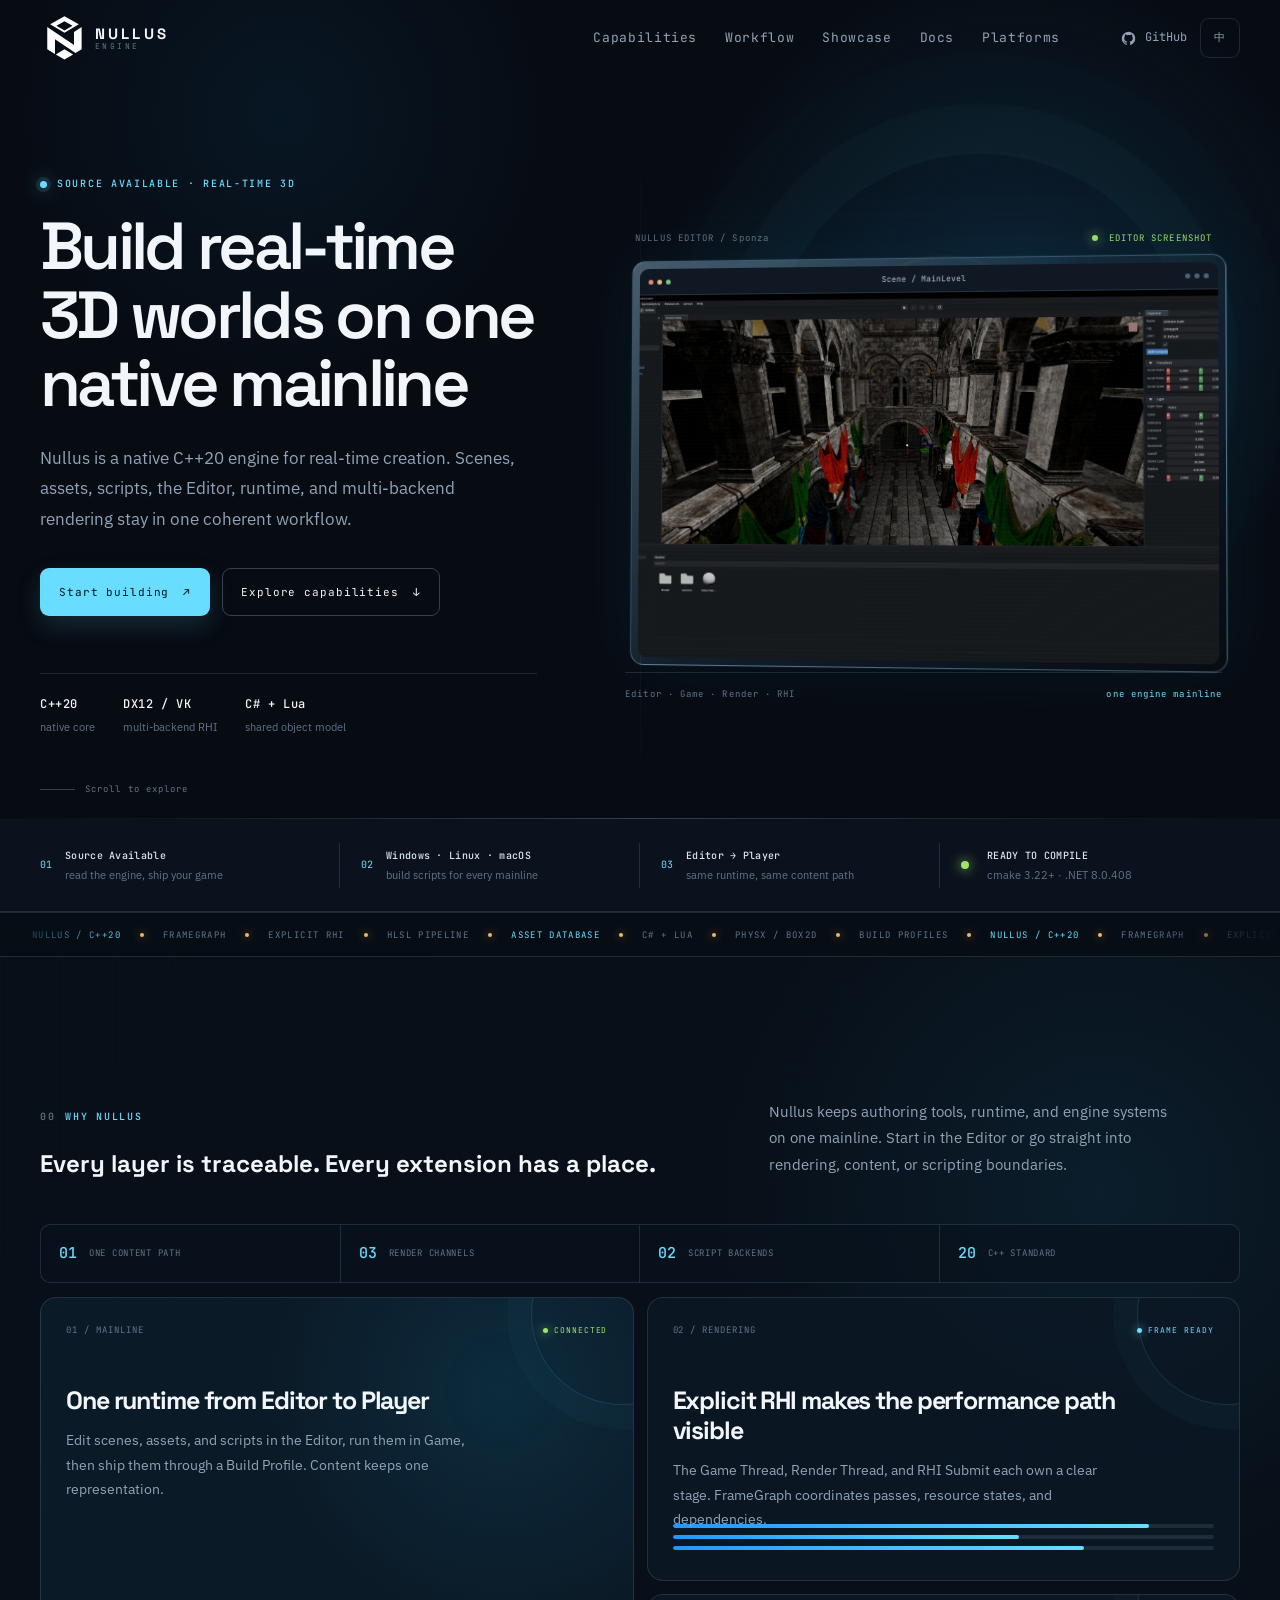
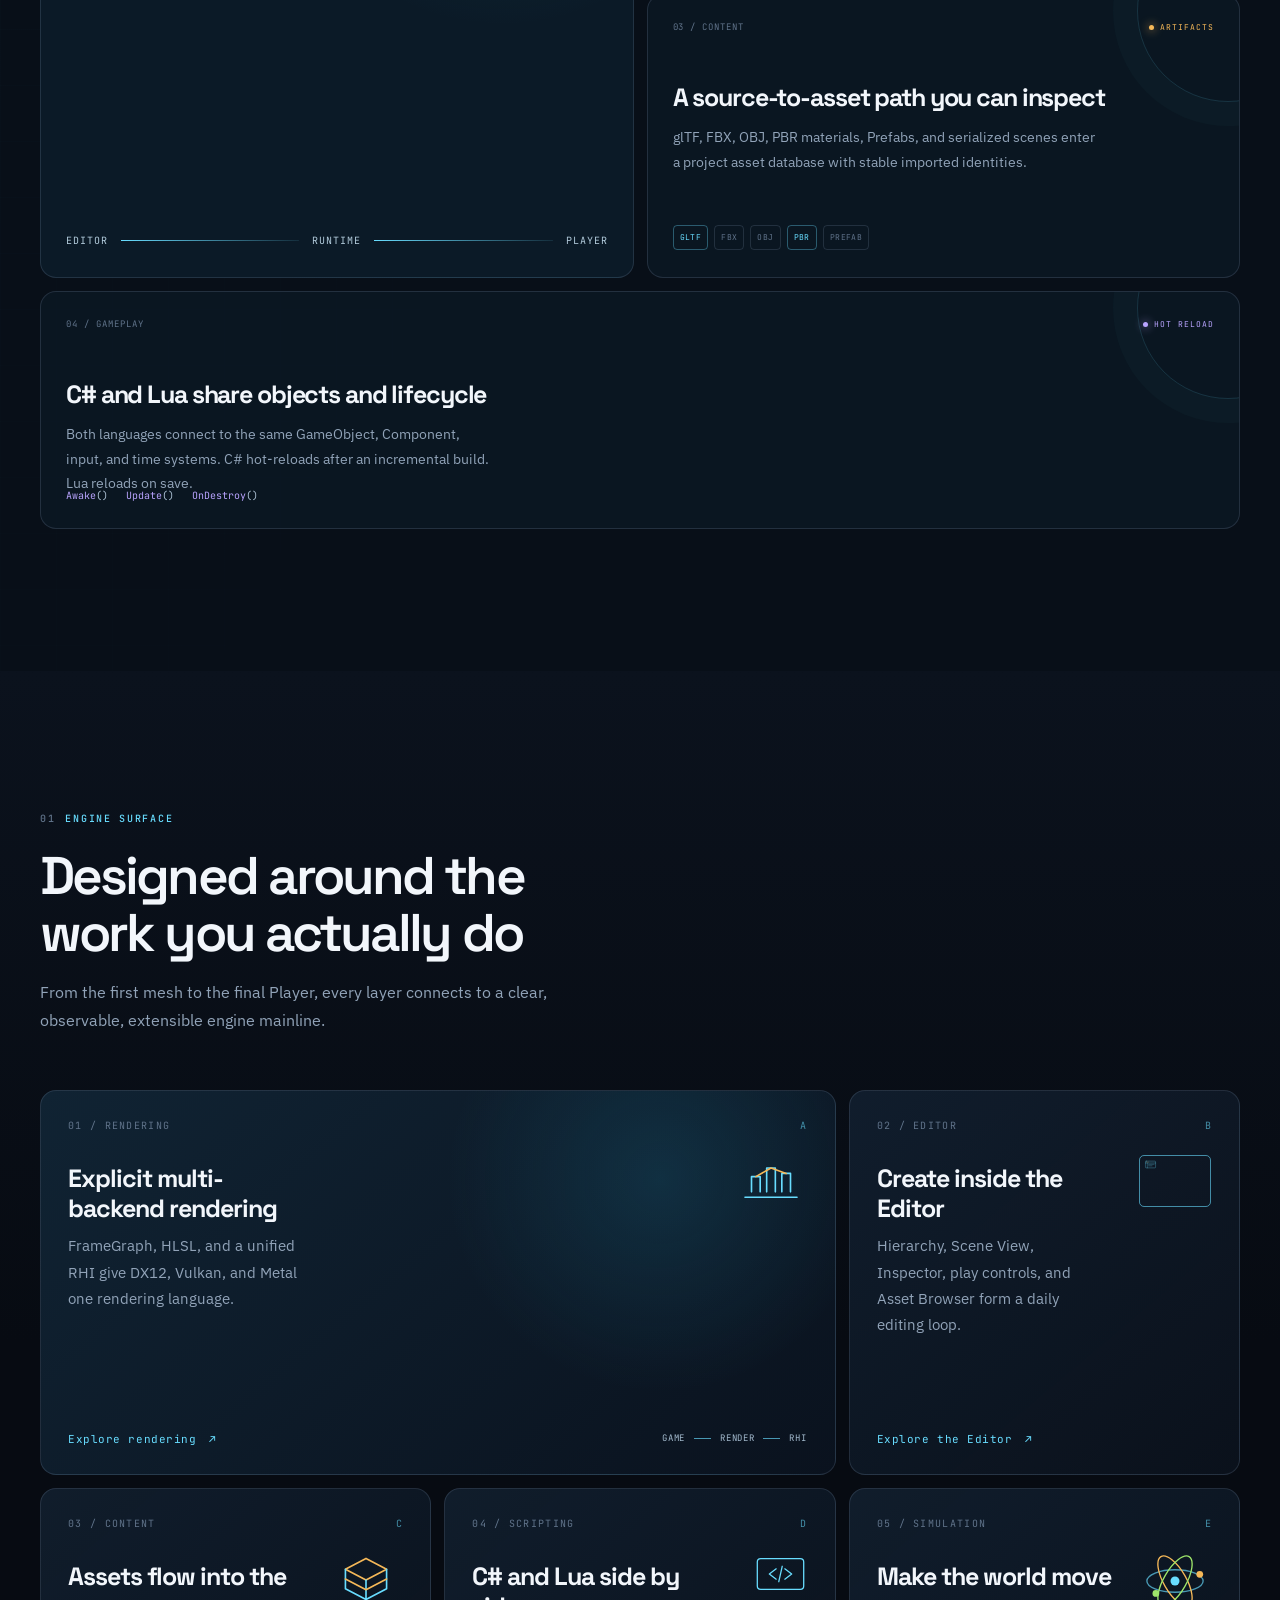
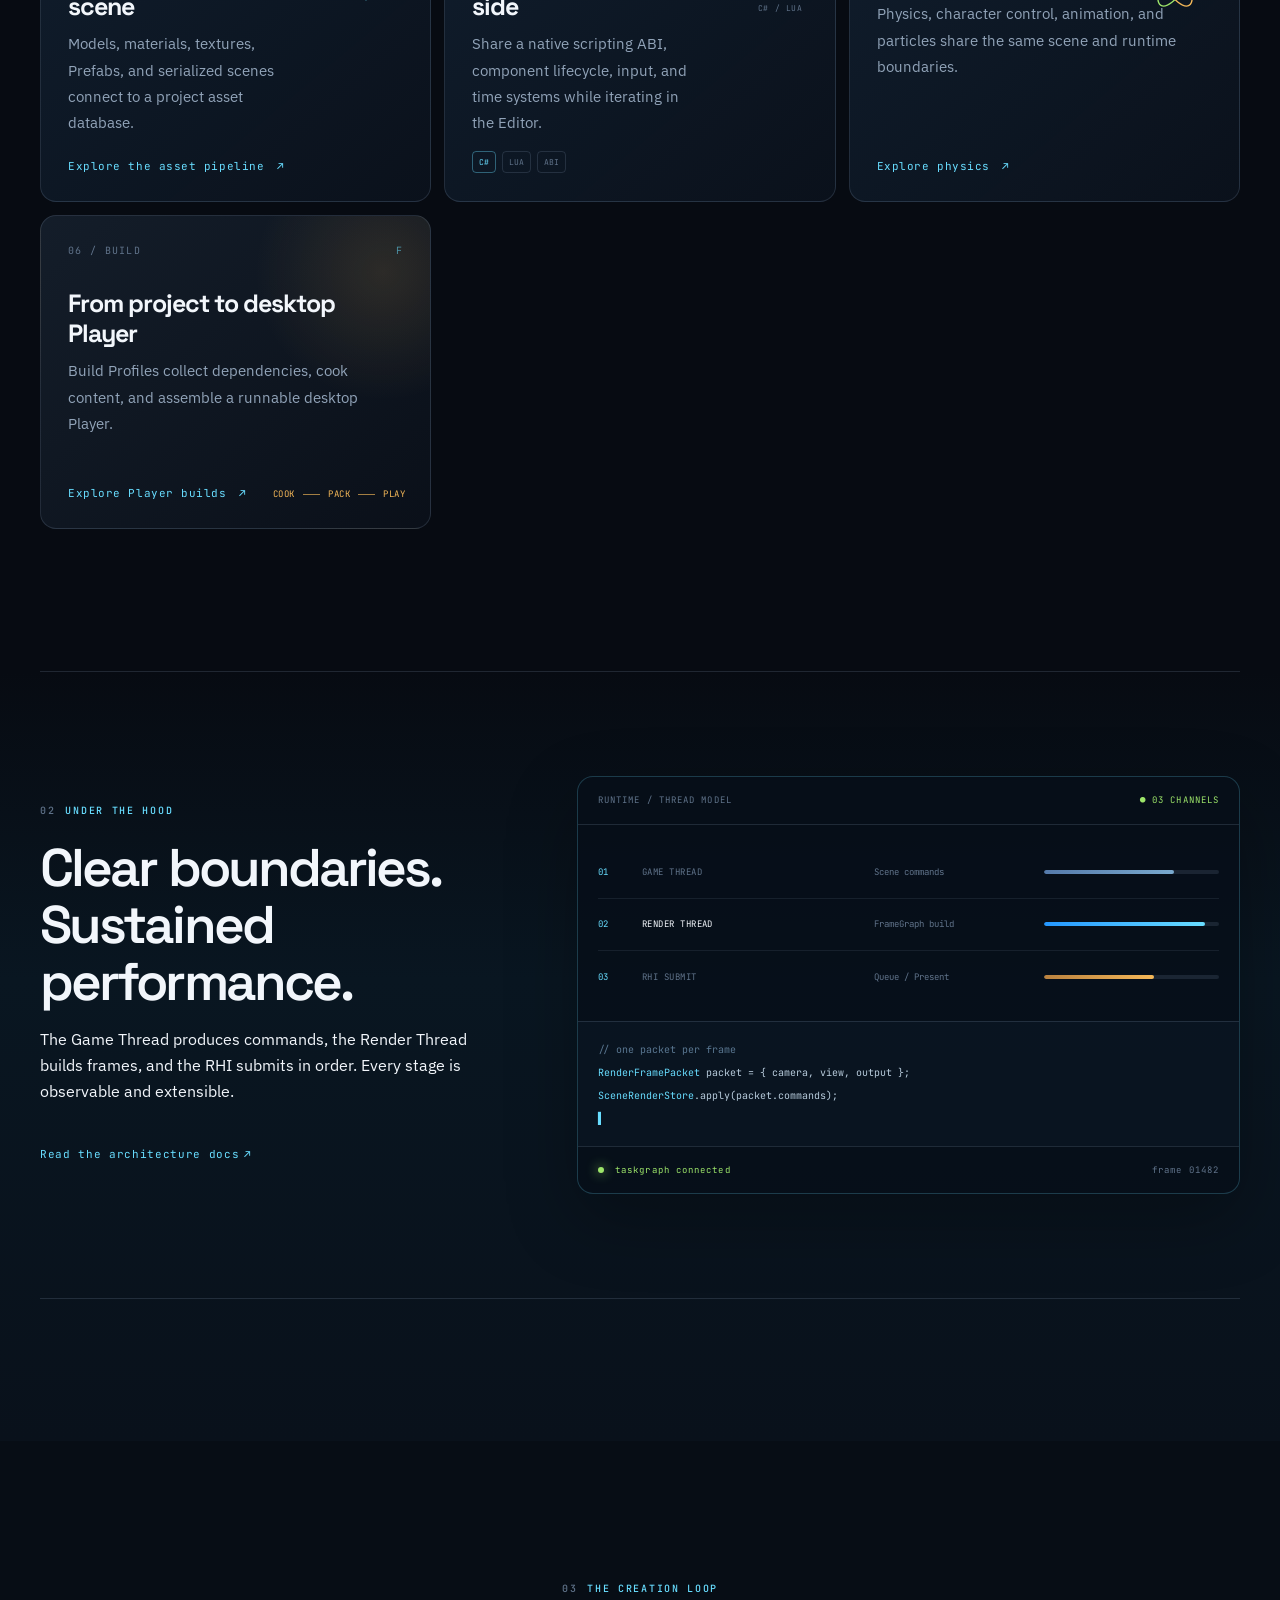
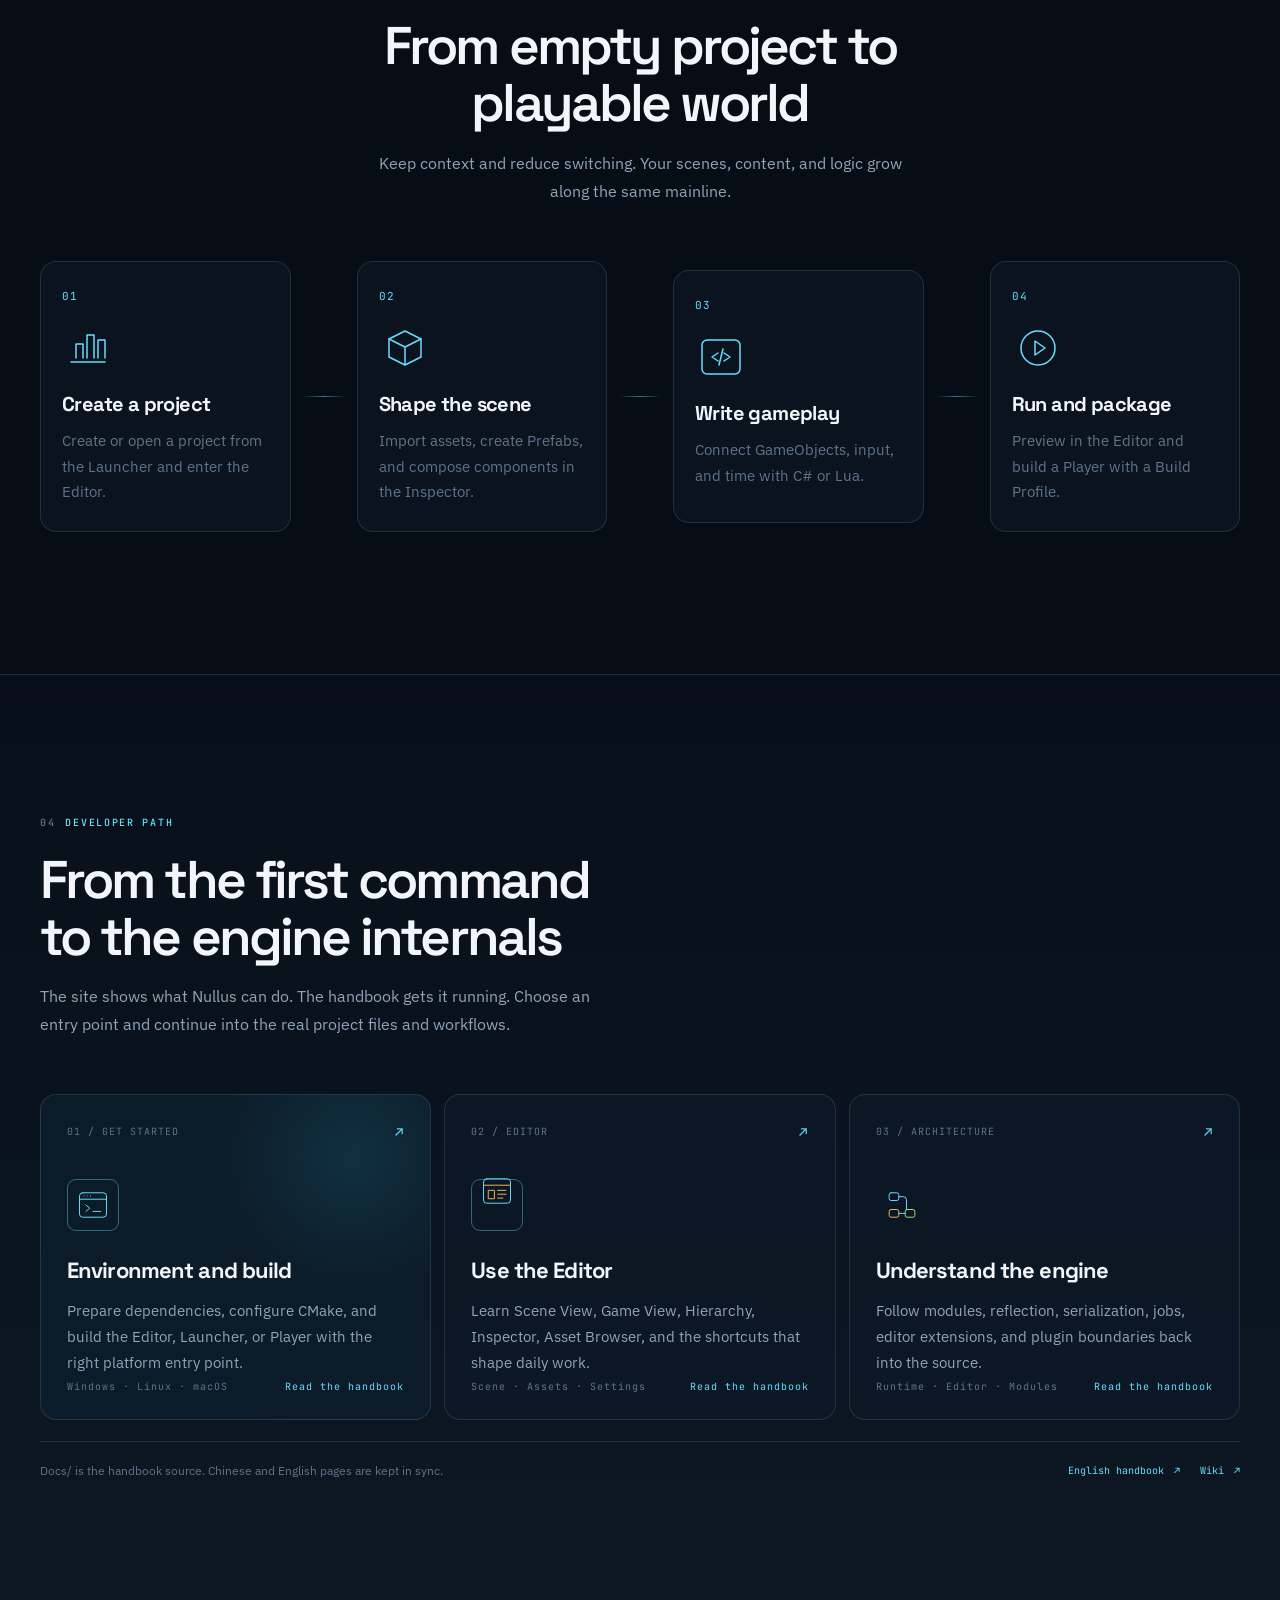
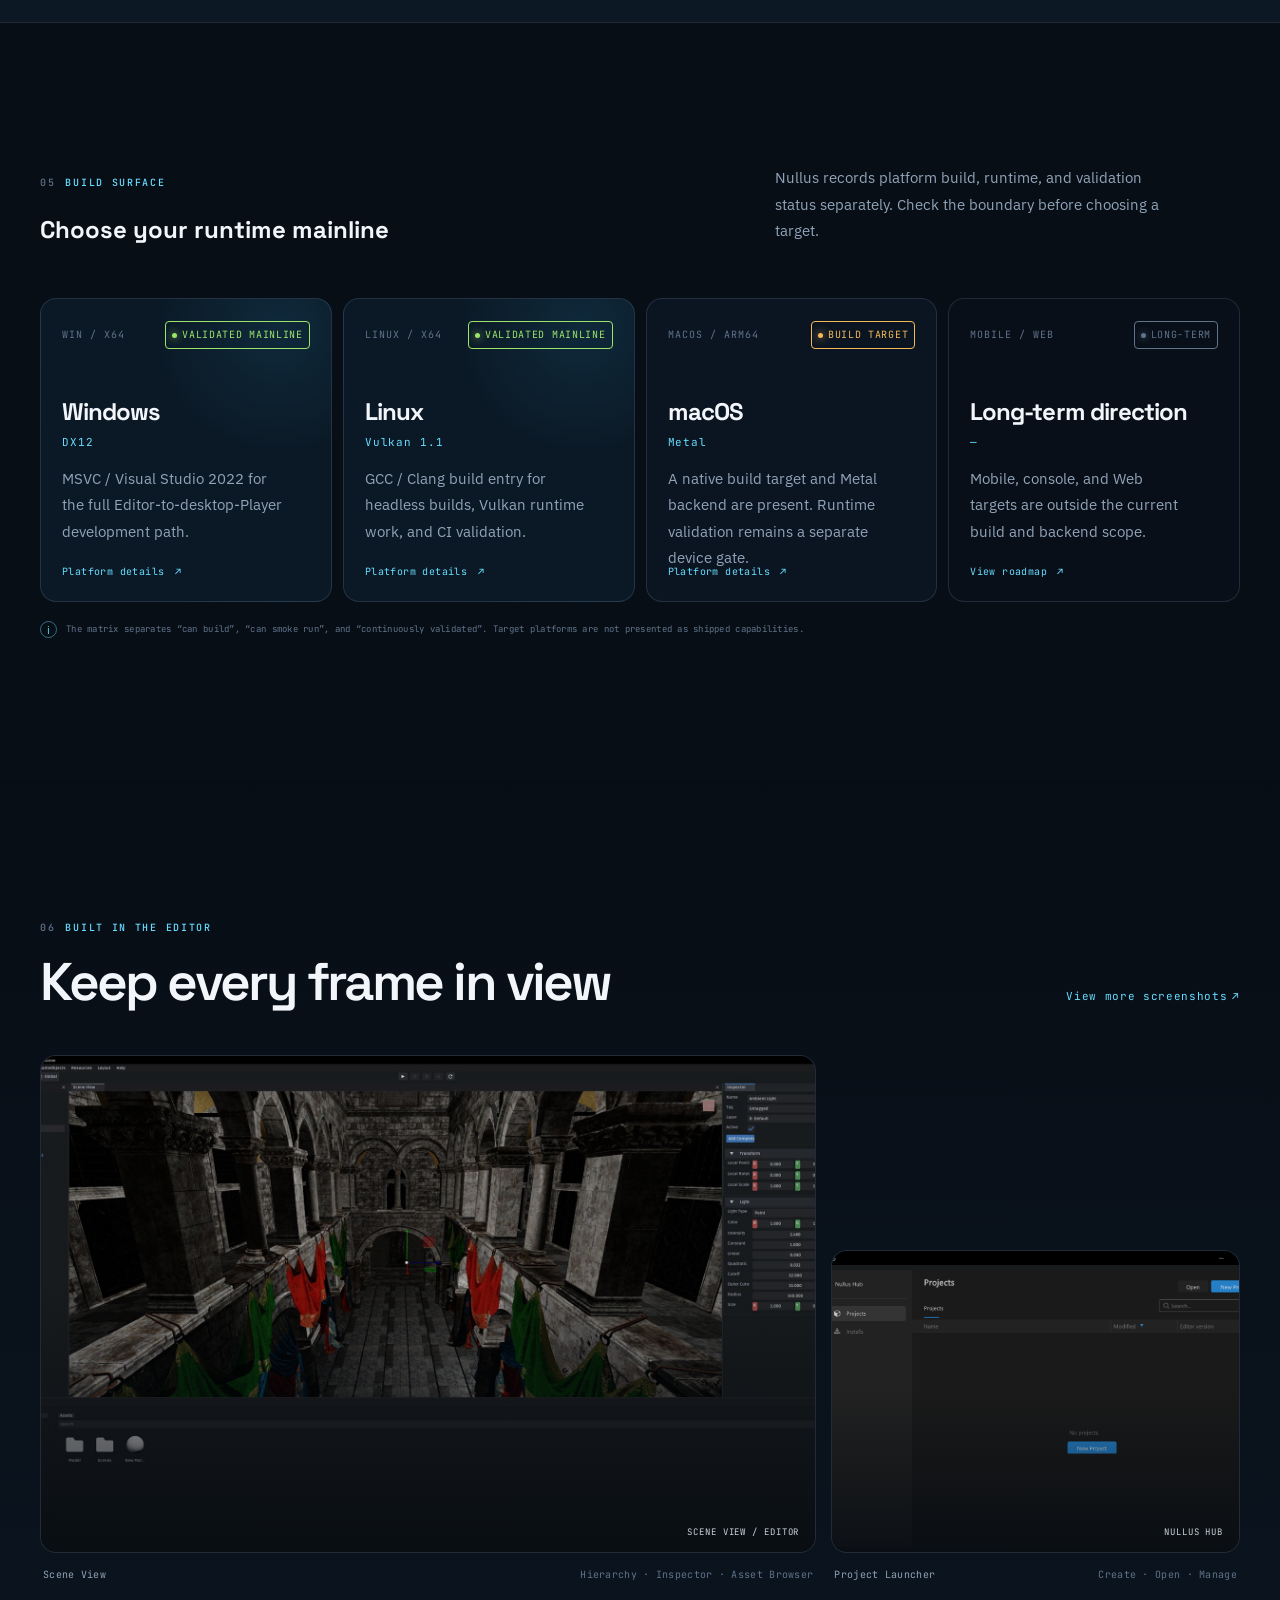
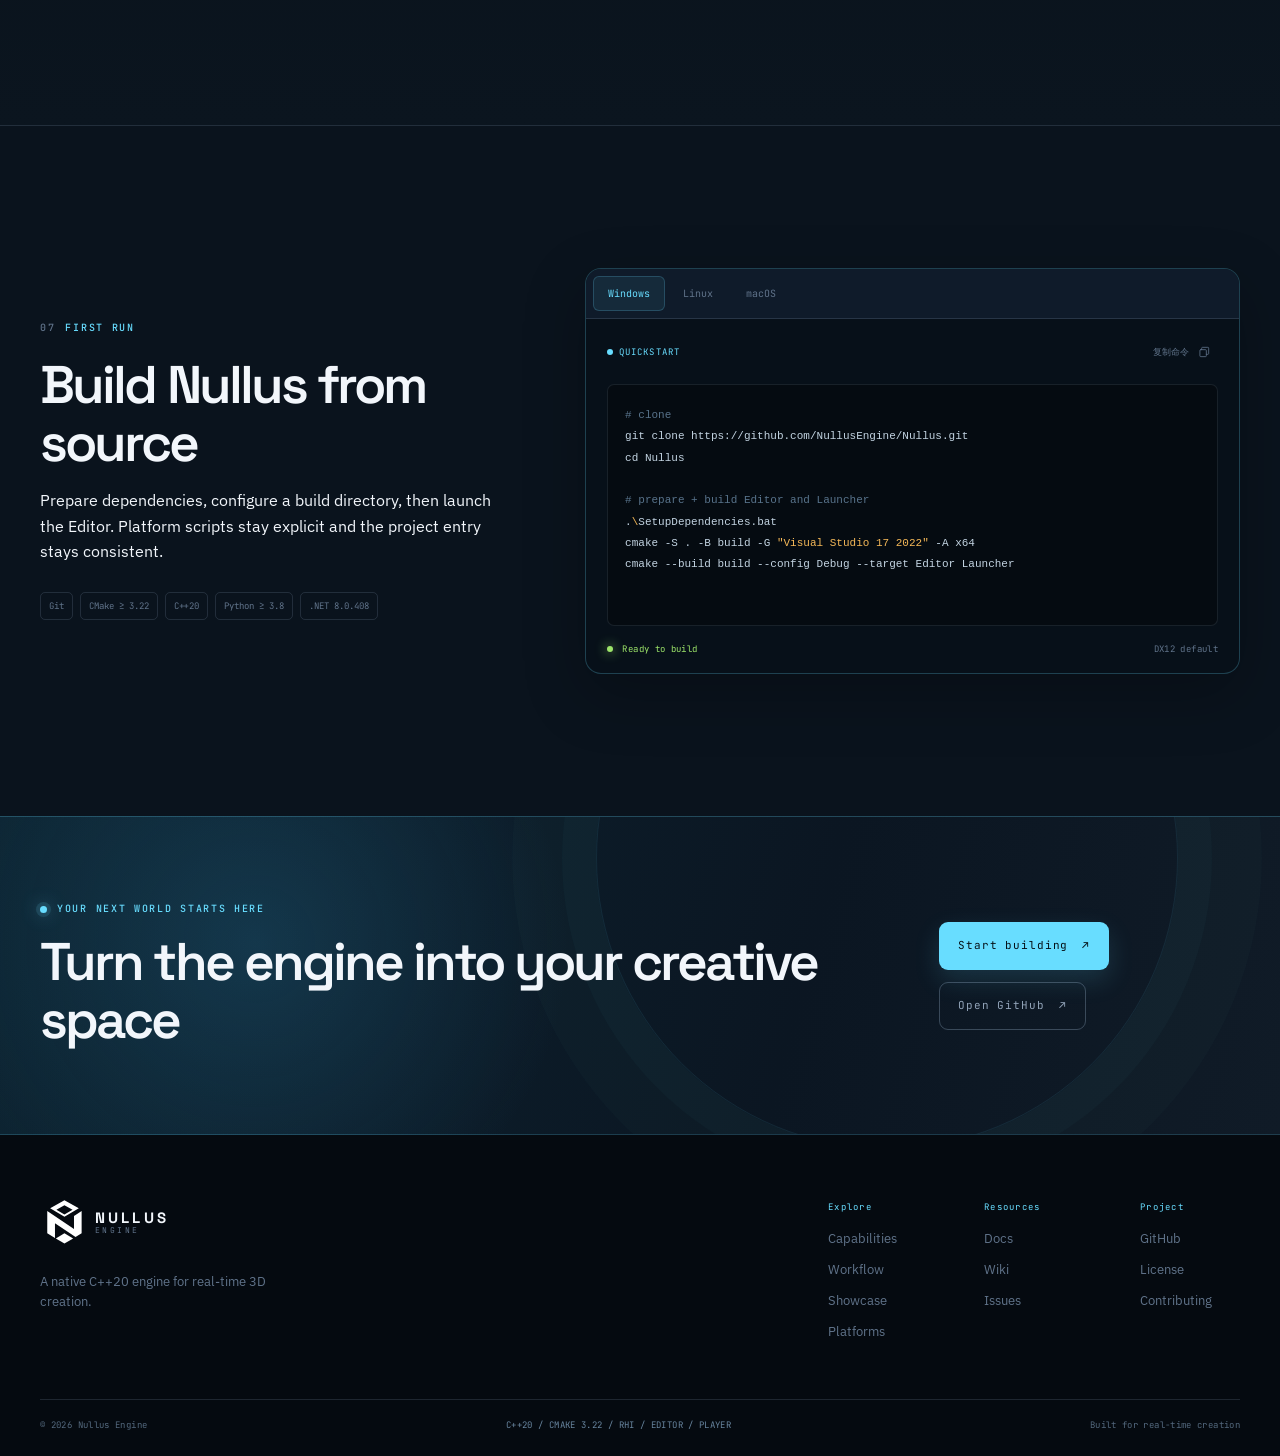
==== commit 1d310f15: "Improve multilingual website SEO" ====
--- a/en/index.html
+++ b/en/index.html
@@ -7,9 +7,9 @@
     <meta name="author" content="Nullus Engine">
     <meta name="description" content="Nullus is a native C++20 engine for real-time 3D creation with an Editor, FrameGraph, DX12, Vulkan, Metal, C# and Lua scripting, asset workflows, and desktop Player builds.">
     <link rel="canonical" href="https://www.nullusengine.com/en/">
-    <link rel="alternate" hreflang="zh-CN" href="https://www.nullusengine.com/en/">
+    <link rel="alternate" hreflang="zh-CN" href="https://www.nullusengine.com/zh-cn/">
     <link rel="alternate" hreflang="en" href="https://www.nullusengine.com/en/">
-    <link rel="alternate" hreflang="x-default" href="https://www.nullusengine.com/en/">
+    <link rel="alternate" hreflang="x-default" href="https://www.nullusengine.com/zh-cn/">
     <meta property="og:site_name" content="Nullus Engine">
     <meta property="og:type" content="website">
     <meta property="og:locale" content="en_US">
@@ -17,56 +17,78 @@
     <meta property="og:title" content="Nullus Engine | Native C++20 Engine for Real-Time 3D Creation">
     <meta property="og:description" content="Nullus is a native C++20 engine for real-time 3D creation with an Editor, FrameGraph, DX12, Vulkan, Metal, C# and Lua scripting, asset workflows, and desktop Player builds.">
     <meta property="og:url" content="https://www.nullusengine.com/en/">
-    <meta property="og:image" content="https://www.nullusengine.com/assets/editor.png">
-    <meta property="og:image:alt" content="Nullus Editor 场景编辑器与实时 3D 视图">
-    <meta property="og:image:type" content="image/png">
-    <meta property="og:image:width" content="3840">
-    <meta property="og:image:height" content="2088">
+    <meta property="og:image" content="https://www.nullusengine.com/assets/og-cover.jpg">
+    <meta property="og:image:alt" content="Nullus Engine Editor and real-time 3D scene">
+    <meta property="og:image:type" content="image/jpeg">
+    <meta property="og:image:width" content="1200">
+    <meta property="og:image:height" content="630">
     <meta name="twitter:card" content="summary_large_image">
     <meta name="twitter:title" content="Nullus Engine | Native C++20 Engine for Real-Time 3D Creation">
     <meta name="twitter:description" content="Nullus is a native C++20 engine for real-time 3D creation with an Editor, FrameGraph, DX12, Vulkan, Metal, C# and Lua scripting, asset workflows, and desktop Player builds.">
-    <meta name="twitter:image" content="https://www.nullusengine.com/assets/editor.png">
+    <meta name="twitter:image" content="https://www.nullusengine.com/assets/og-cover.jpg">
     <title>Nullus Engine | Native C++20 Engine for Real-Time 3D Creation</title>
     <link rel="preconnect" href="https://fonts.googleapis.com">
     <link rel="preconnect" href="https://fonts.gstatic.com" crossorigin="">
     <link href="https://fonts.googleapis.com/css2?family=IBM+Plex+Sans:wght@400;500;600;700&amp;family=JetBrains+Mono:wght@400;500;600&amp;family=Space+Grotesk:wght@500;600;700&amp;display=swap" rel="stylesheet">
-    <link rel="icon" href="../assets/NullusIcon.svg" type="image/svg+xml">
+    <link rel="icon" href="../assets/favicon.png" type="image/png" sizes="96x96">
     <link rel="stylesheet" href="../styles.css">
     <script type="application/ld+json">
-      {
-        "@context": "https://schema.org",
-        "@graph": [
-          {
-            "@type": "WebSite",
-            "@id": "https://www.nullusengine.com/#website",
-            "url": "https://www.nullusengine.com/",
-            "name": "Nullus Engine",
-            "description": "A native C++20 engine for real-time 3D creation.",
-            "publisher": { "@id": "https://www.nullusengine.com/#organization" }
-          },
-          {
-            "@type": "Organization",
-            "@id": "https://www.nullusengine.com/#organization",
-            "name": "Nullus Engine",
-            "url": "https://www.nullusengine.com/",
-            "logo": "https://www.nullusengine.com/assets/NullusIcon.svg",
-            "sameAs": ["https://github.com/NullusEngine/Nullus"]
-          },
-          {
-            "@type": "SoftwareApplication",
-            "@id": "https://www.nullusengine.com/#software",
-            "name": "Nullus Engine",
-            "url": "https://www.nullusengine.com/",
-            "description": "A native C++20 engine for real-time 3D creation with an Editor, FrameGraph rendering, multi-backend RHI, C# and Lua scripting, asset workflows, and desktop Player builds.",
-            "applicationCategory": "GameDevelopmentTool",
-            "operatingSystem": ["Windows", "Linux", "macOS"],
-            "programmingLanguage": "C++20",
-            "image": "https://www.nullusengine.com/assets/editor.png",
-            "codeRepository": "https://github.com/NullusEngine/Nullus",
-            "publisher": { "@id": "https://www.nullusengine.com/#organization" }
-          }
-        ]
+{
+  "@context": "https://schema.org",
+  "@graph": [
+    {
+      "@type": "WebSite",
+      "@id": "https://www.nullusengine.com/#website",
+      "url": "https://www.nullusengine.com/",
+      "name": "Nullus Engine",
+      "inLanguage": [
+        "zh-CN",
+        "en"
+      ],
+      "publisher": {
+        "@id": "https://www.nullusengine.com/#organization"
       }
+    },
+    {
+      "@type": "Organization",
+      "@id": "https://www.nullusengine.com/#organization",
+      "name": "Nullus Engine",
+      "url": "https://www.nullusengine.com/",
+      "logo": "https://www.nullusengine.com/assets/NullusIcon.svg",
+      "sameAs": [
+        "https://github.com/NullusEngine"
+      ]
+    },
+    {
+      "@type": "SoftwareApplication",
+      "@id": "https://www.nullusengine.com/#software",
+      "name": "Nullus Engine",
+      "url": "https://www.nullusengine.com/",
+      "description": "A native C++20 game engine for real-time 3D creation with an Editor, FrameGraph, explicit RHI, C# and Lua scripting, and desktop Player builds.",
+      "applicationCategory": "DeveloperApplication",
+      "operatingSystem": [
+        "Windows",
+        "Linux",
+        "macOS"
+      ],
+      "image": "https://www.nullusengine.com/assets/og-cover.jpg",
+      "publisher": {
+        "@id": "https://www.nullusengine.com/#organization"
+      }
+    },
+    {
+      "@type": "SoftwareSourceCode",
+      "@id": "https://www.nullusengine.com/#source",
+      "name": "Nullus Engine source code",
+      "codeRepository": "https://github.com/NullusEngine/Nullus",
+      "programmingLanguage": "C++",
+      "license": "https://github.com/NullusEngine/Nullus/blob/main/LICENSE",
+      "author": {
+        "@id": "https://www.nullusengine.com/#organization"
+      }
+    }
+  ]
+}
     </script>
   </head>
   <body>
@@ -97,7 +119,7 @@
               <svg viewBox="0 0 24 24" aria-hidden="true"><path d="M12 2.5a9.5 9.5 0 0 0-3 18.51c.48.09.65-.21.65-.46v-1.62c-2.65.58-3.21-1.13-3.21-1.13-.44-1.1-1.07-1.4-1.07-1.4-.87-.6.07-.59.07-.59.96.07 1.46.99 1.46.99.86 1.46 2.26 1.04 2.81.8.09-.62.34-1.04.61-1.28-2.11-.24-4.33-1.05-4.33-4.69 0-1.04.37-1.89.98-2.56-.1-.24-.43-1.21.09-2.52 0 0 .8-.26 2.62.98A9.1 9.1 0 0 1 12 7.2c.81 0 1.62.11 2.38.33 1.82-1.24 2.62-.98 2.62-.98.52 1.31.19 2.28.09 2.52.61.67.98 1.52.98 2.56 0 3.65-2.23 4.45-4.35 4.68.35.3.65.88.65 1.77v2.47c0 .25.17.55.66.46A9.5 9.5 0 0 0 12 2.5Z"></path></svg>
               <span>GitHub</span>
             </a>
-            <button class="lang-toggle" type="button" data-language-toggle="" aria-label="切换为中文">中</button>
+            <a class="lang-toggle" href="../zh-cn/" data-file-href="../zh-cn/index.html" hreflang="zh-CN" data-language-toggle aria-label="切换为中文">中</a>
             <button class="menu-toggle" type="button" data-menu-toggle="" aria-expanded="false" aria-controls="mobile-menu" aria-label="打开菜单">
               <span></span><span></span>
             </button>
@@ -134,7 +156,7 @@
             </div>
 
             <div class="hero-visual reveal reveal-delay" aria-label="Nullus Editor 工作区预览">
-              <div class="visual-topline"><span>NULLUS EDITOR / Sponza</span><span class="live-status"><i></i> LIVE PREVIEW</span></div>
+              <div class="visual-topline"><span>NULLUS EDITOR / Sponza</span><span class="live-status"><i></i> EDITOR SCREENSHOT</span></div>
               <div class="editor-frame">
                 <div class="editor-toolbar">
                   <span class="window-dots"><i></i><i></i><i></i></span>
@@ -142,7 +164,7 @@
                   <span class="toolbar-actions"><b></b><b></b><b></b></span>
                 </div>
                 <div class="editor-screenshot">
-                  <img src="../assets/editor.png" alt="Nullus Editor 展示了场景视图、Hierarchy、Inspector 和 Asset Browser">
+                  <img src="../assets/editor-1920.jpg" width="1920" height="1044" decoding="async" fetchpriority="high" alt="Nullus Editor with Scene View, Hierarchy, Inspector, and Asset Browser">
                   <div class="scanline" aria-hidden="true"></div>
                 </div>
               </div>
@@ -227,6 +249,7 @@
                 <div class="feature-icon icon-rhi" aria-hidden="true"><svg viewBox="0 0 64 48" focusable="false"><path d="M8 39h48"></path><path d="M14 34V20h8v14M28 34V12h8v22M42 34V17h8v17"></path><path d="M18 20 32 12l14 5"></path></svg></div>
                 <h3 data-i18n="featureRenderTitle">Explicit multi-backend rendering </h3>
                 <p data-i18n="featureRenderText">FrameGraph, HLSL, and a unified RHI give DX12, Vulkan, and Metal one rendering language. </p>
+                <a class="card-link" href="rendering/" data-file-href="rendering/index.html" data-i18n="featureRenderLink">Explore rendering <span aria-hidden="true">↗</span></a>
                 <div class="mini-diagram" aria-hidden="true"><span>GAME</span><i></i><span>RENDER</span><i></i><span>RHI</span></div>
               </article>
 
@@ -235,7 +258,7 @@
                 <div class="feature-icon icon-editor" aria-hidden="true"><svg viewBox="0 0 64 48" focusable="false"><rect x="5" y="6" width="54" height="36" rx="4"></rect><path d="M5 16h54M15 16v26M22 23h29M22 31h18"></path><circle cx="11" cy="11" r="1.5"></circle><circle cx="16" cy="11" r="1.5"></circle><circle cx="21" cy="11" r="1.5"></circle></svg></div>
                 <h3 data-i18n="featureEditorTitle">Create inside the Editor </h3>
                 <p data-i18n="featureEditorText">Hierarchy, Scene View, Inspector, play controls, and Asset Browser form a daily editing loop. </p>
-                <div class="card-link" data-i18n="learnMore">Learn more <span>↗</span></div>
+                <a class="card-link" data-doc-link data-doc-zh="https://github.com/NullusEngine/Nullus/blob/main/Docs/zh-CN/editor/workspace.md" data-doc-en="https://github.com/NullusEngine/Nullus/blob/main/Docs/en/editor/workspace.md" href="https://github.com/NullusEngine/Nullus/blob/main/Docs/en/editor/workspace.md" target="_blank" rel="noreferrer" data-i18n="featureEditorLink">Explore the Editor <span aria-hidden="true">↗</span></a>
               </article>
 
               <article class="feature-card reveal reveal-delay-short">
@@ -243,7 +266,7 @@
                 <div class="feature-icon icon-assets" aria-hidden="true"><svg viewBox="0 0 64 48" focusable="false"><path d="m32 5 19 10-19 10-19-10 19-10Z"></path><path d="M13 15v18l19 10 19-10V15M32 25v18"></path><path d="m13 24 19 10 19-10"></path></svg></div>
                 <h3 data-i18n="featureAssetsTitle">Assets flow into the scene </h3>
                 <p data-i18n="featureAssetsText">Models, materials, textures, Prefabs, and serialized scenes connect to a project asset database. </p>
-                <div class="card-link" data-i18n="learnMore">Learn more <span>↗</span></div>
+                <a class="card-link" data-doc-link data-doc-zh="https://github.com/NullusEngine/Nullus/blob/main/Docs/zh-CN/assets/pipeline.md" data-doc-en="https://github.com/NullusEngine/Nullus/blob/main/Docs/en/assets/pipeline.md" href="https://github.com/NullusEngine/Nullus/blob/main/Docs/en/assets/pipeline.md" target="_blank" rel="noreferrer" data-i18n="featureAssetsLink">Explore the asset pipeline <span aria-hidden="true">↗</span></a>
               </article>
 
               <article class="feature-card reveal">
@@ -259,7 +282,7 @@
                 <div class="simulation-orbit" aria-hidden="true"><svg viewBox="0 0 64 48" focusable="false"><ellipse cx="32" cy="24" rx="25" ry="10"></ellipse><ellipse cx="32" cy="24" rx="25" ry="10" transform="rotate(60 32 24)"></ellipse><ellipse cx="32" cy="24" rx="25" ry="10" transform="rotate(-60 32 24)"></ellipse><circle cx="32" cy="24" r="4"></circle><circle cx="54" cy="18" r="3"></circle><circle cx="15" cy="35" r="3"></circle></svg></div>
                 <h3 data-i18n="featureSimTitle">Make the world move </h3>
                 <p data-i18n="featureSimText">Physics, character control, animation, and particles share the same scene and runtime boundaries. </p>
-                <div class="card-link" data-i18n="learnMore">Learn more <span>↗</span></div>
+                <a class="card-link" data-doc-link data-doc-zh="https://github.com/NullusEngine/Nullus/blob/main/Docs/zh-CN/physics/roadmap.md" data-doc-en="https://github.com/NullusEngine/Nullus/blob/main/Docs/en/physics/roadmap.md" href="https://github.com/NullusEngine/Nullus/blob/main/Docs/en/physics/roadmap.md" target="_blank" rel="noreferrer" data-i18n="featureSimLink">Explore physics <span aria-hidden="true">↗</span></a>
               </article>
 
               <article class="feature-card feature-card-build reveal reveal-delay-short">
@@ -267,7 +290,7 @@
                 <div class="build-label" aria-hidden="true"><span>COOK</span><i></i><span>PACK</span><i></i><span>PLAY</span></div>
                 <h3 data-i18n="featureBuildTitle">From project to desktop Player </h3>
                 <p data-i18n="featureBuildText">Build Profiles collect dependencies, cook content, and assemble a runnable desktop Player. </p>
-                <div class="card-link" data-i18n="learnMore">Learn more <span>↗</span></div>
+                <a class="card-link" data-doc-link data-doc-zh="https://github.com/NullusEngine/Nullus/blob/main/Docs/zh-CN/platform-build/packaging.md" data-doc-en="https://github.com/NullusEngine/Nullus/blob/main/Docs/en/platform-build/packaging.md" href="https://github.com/NullusEngine/Nullus/blob/main/Docs/en/platform-build/packaging.md" target="_blank" rel="noreferrer" data-i18n="featureBuildLink">Explore Player builds <span aria-hidden="true">↗</span></a>
               </article>
             </div>
           </div>
@@ -321,7 +344,7 @@
               <p data-i18n="docsLede">The site shows what Nullus can do. The handbook gets it running. Choose an entry point and continue into the real project files and workflows. </p>
             </div>
             <div class="docs-grid">
-              <a class="doc-card doc-card-feature reveal" data-doc-link="" data-doc-zh="https://github.com/NullusEngine/Nullus/blob/main/Docs/zh-CN/getting-started/build.md" data-doc-en="https://github.com/NullusEngine/Nullus/blob/main/Docs/en/getting-started/build.md" href="https://github.com/NullusEngine/Nullus/blob/main/Docs/en/getting-started/build.md" target="_blank" rel="noreferrer">
+              <a class="doc-card doc-card-feature reveal" href="getting-started/" data-file-href="getting-started/index.html">
                 <div class="doc-card-top"><span class="doc-kicker">01 / GET STARTED</span><span class="doc-arrow" aria-hidden="true">↗</span></div>
                 <div class="doc-icon doc-icon-terminal" aria-hidden="true"><svg viewBox="0 0 56 56" focusable="false"><rect x="7" y="9" width="42" height="38" rx="5"/><path d="M7 19h42M14 14h.01M19 14h.01M24 14h.01M17 28l6 5-6 5M28 38h12"/></svg></div>
                 <h3 data-i18n="docsBuildTitle">Environment and build </h3>
@@ -343,7 +366,7 @@
                 <div class="doc-card-meta"><span data-i18n="docsArchitectureMeta">Runtime · Editor · Modules </span><span data-i18n="docsRead">Read the handbook </span></div>
               </a>
             </div>
-            <div class="docs-foot reveal"><span data-i18n="docsFoot">Docs/ is the handbook source. Chinese and English pages are kept in sync. </span><span class="docs-foot-links"><a data-doc-link="" data-doc-zh="https://github.com/NullusEngine/Nullus/tree/main/Docs/zh-CN" data-doc-en="https://github.com/NullusEngine/Nullus/tree/main/Docs/en" href="https://github.com/NullusEngine/Nullus/tree/main/Docs/en" target="_blank" rel="noreferrer" data-i18n="docsHandbook">Chinese handbook <span>↗</span></a><a href="https://github.com/NullusEngine/Nullus/wiki" target="_blank" rel="noreferrer" data-i18n="docsWiki">Wiki <span>↗</span></a></span></div>
+            <div class="docs-foot reveal"><span data-i18n="docsFoot">Docs/ is the handbook source. Chinese and English pages are kept in sync. </span><span class="docs-foot-links"><a data-doc-link="" data-doc-zh="https://github.com/NullusEngine/Nullus/tree/main/Docs/zh-CN" data-doc-en="https://github.com/NullusEngine/Nullus/tree/main/Docs/en" href="https://github.com/NullusEngine/Nullus/tree/main/Docs/en" target="_blank" rel="noreferrer" data-i18n="docsHandbook">English handbook <span>↗</span></a><a href="https://github.com/NullusEngine/Nullus/wiki" target="_blank" rel="noreferrer" data-i18n="docsWiki">Wiki <span>↗</span></a></span></div>
           </div>
         </section>
 
@@ -364,8 +387,8 @@
           <div class="container">
             <div class="gallery-heading reveal"><div><p class="eyebrow"><span>06</span><span data-i18n="galleryEyebrow">BUILT IN THE EDITOR </span></p><h2 data-i18n="galleryTitle">Keep every frame in view </h2></div><a class="text-link" href="https://github.com/NullusEngine/Nullus/tree/main/Docs/Screenshots" target="_blank" rel="noreferrer" data-i18n="galleryLink">View more screenshots <span>↗</span></a></div>
             <div class="gallery-grid">
-              <figure class="gallery-main reveal"><div class="gallery-image-wrap"><img src="../assets/editor.png" alt="Nullus Editor 场景编辑器界面" loading="lazy"><span class="image-label">SCENE VIEW / EDITOR</span></div><figcaption><span>Scene View</span><span>Hierarchy · Inspector · Asset Browser</span></figcaption></figure>
-              <figure class="gallery-side reveal reveal-delay"><div class="gallery-image-wrap"><img src="../assets/launcher.png" alt="Nullus Hub 项目启动器界面" loading="lazy"><span class="image-label">NULLUS HUB</span></div><figcaption><span>Project Launcher</span><span>Create · Open · Manage</span></figcaption></figure>
+              <figure class="gallery-main reveal"><div class="gallery-image-wrap"><img src="../assets/editor-1920.jpg" width="1920" height="1044" decoding="async" alt="Nullus Editor scene workspace" loading="lazy"><span class="image-label">SCENE VIEW / EDITOR</span></div><figcaption><span>Scene View</span><span>Hierarchy · Inspector · Asset Browser</span></figcaption></figure>
+              <figure class="gallery-side reveal reveal-delay"><div class="gallery-image-wrap"><img src="../assets/launcher.png" width="1282" height="799" decoding="async" alt="Nullus Hub project launcher" loading="lazy"><span class="image-label">NULLUS HUB</span></div><figcaption><span>Project Launcher</span><span>Create · Open · Manage</span></figcaption></figure>
             </div>
           </div>
         </section>
@@ -374,7 +397,7 @@
           <div class="container start-grid">
             <div class="section-heading reveal">
               <p class="eyebrow"><span>07</span><span data-i18n="startEyebrow">FIRST RUN </span></p>
-              <h2 data-i18n="startTitle">Three commands to your first scene </h2>
+              <h2 data-i18n="startTitle">Build Nullus from source</h2>
               <p data-i18n="startLede">Prepare dependencies, configure a build directory, then launch the Editor. Platform scripts stay explicit and the project entry stays consistent. </p>
             <div class="requirements"><span>Git</span><span>CMake ≥ 3.22</span><span>C++20</span><span>Python ≥ 3.8</span><span>.NET 8.0.408</span></div>
             </div>
@@ -390,10 +413,10 @@
 git clone https://github.com/NullusEngine/Nullus.git
 cd Nullus
 
-<span class="terminal-comment"># prepare + build Editor</span>
+<span class="terminal-comment"># prepare + build Editor and Launcher</span>
 .<span class="terminal-prompt">\</span>SetupDependencies.bat
 cmake -S . -B build -G <span class="terminal-string">"Visual Studio 17 2022"</span> -A x64
-cmake --build build --config Debug --target Editor</code></pre>
+cmake --build build --config Debug --target Editor Launcher</code></pre>
                 <div class="terminal-status"><span><i></i> <span data-i18n="terminalReady">Ready to build </span></span><span data-terminal-backend="">DX12 default</span></div>
               </div>
             </div>
--- a/styles.css
+++ b/styles.css
@@ -1,5 +1,3 @@
-@import url('https://fonts.googleapis.com/css2?family=IBM+Plex+Sans:wght@400;500;600;700&family=JetBrains+Mono:wght@400;500;600&family=Space+Grotesk:wght@500;600;700&display=swap');
-
 :root {
   --bg: #070b12;
   --bg-elevated: #0b121d;
@@ -3014,3 +3012,305 @@
     transform: none;
   }
 }
+
+/* Documentation-style landing pages */
+.guide-page {
+  background: radial-gradient(circle at 85% 0%, rgba(29, 114, 153, 0.16), transparent 27rem), var(--bg);
+}
+
+.guide-header {
+  border-bottom: 1px solid var(--line);
+}
+
+.guide-header-inner {
+  display: flex;
+  min-height: 76px;
+  align-items: center;
+  justify-content: space-between;
+  gap: 24px;
+}
+
+.guide-nav {
+  display: flex;
+  align-items: center;
+  gap: 24px;
+}
+
+.guide-nav > a:not(.lang-toggle) {
+  display: inline-flex;
+  min-height: 44px;
+  align-items: center;
+  color: var(--text-muted);
+  font-size: 14px;
+  transition: color 180ms ease;
+}
+
+.guide-nav > a:not(.lang-toggle):hover,
+.guide-breadcrumb a:hover {
+  color: var(--accent);
+}
+
+.guide-hero {
+  max-width: 920px;
+  padding: 76px 0 70px;
+}
+
+.guide-breadcrumb {
+  display: flex;
+  flex-wrap: wrap;
+  gap: 12px;
+  margin-bottom: 46px;
+  color: var(--text-muted);
+  font-size: 13px;
+}
+
+.guide-breadcrumb a {
+  color: var(--text);
+  transition: color 180ms ease;
+}
+
+.guide-hero h1 {
+  max-width: 900px;
+  margin-bottom: 22px;
+  font-size: clamp(40px, 5.1vw, 68px);
+  line-height: 1.12;
+}
+
+.guide-lead {
+  max-width: 750px;
+  margin-bottom: 0;
+  color: var(--text-muted);
+  font-size: 18px;
+  line-height: 1.8;
+}
+
+.guide-layout {
+  display: grid;
+  grid-template-columns: minmax(0, 1fr) 240px;
+  align-items: start;
+  gap: min(8vw, 110px);
+}
+
+.guide-article {
+  min-width: 0;
+  max-width: 800px;
+}
+
+.guide-section {
+  padding: 40px 0;
+  border-top: 1px solid var(--line);
+  scroll-margin-top: 24px;
+}
+
+.guide-section h2,
+.guide-next h2 {
+  margin-bottom: 20px;
+  font-size: clamp(25px, 3vw, 34px);
+  font-weight: 600;
+  letter-spacing: -0.03em;
+  line-height: 1.25;
+}
+
+.guide-section h3 {
+  margin: 28px 0 10px;
+  font-size: 19px;
+}
+
+.guide-section p,
+.guide-section li,
+.guide-next p {
+  color: #b8c8d7;
+  font-size: 16px;
+  line-height: 1.85;
+}
+
+.guide-section p:last-child {
+  margin-bottom: 0;
+}
+
+.guide-section li + li {
+  margin-top: 10px;
+}
+
+.guide-section a,
+.guide-source {
+  color: var(--accent);
+  text-decoration: underline;
+  text-underline-offset: 4px;
+}
+
+.guide-section code {
+  padding: 2px 5px;
+  color: #dbedfc;
+  background: var(--surface-raised);
+  border-radius: 4px;
+  font-family: var(--mono);
+  font-size: 0.88em;
+  overflow-wrap: anywhere;
+}
+
+.guide-section pre {
+  overflow-x: auto;
+  margin: 20px 0;
+  padding: 20px;
+  background: #050b11;
+  border: 1px solid var(--line);
+  border-radius: 10px;
+}
+
+.guide-section pre code {
+  padding: 0;
+  background: transparent;
+  font-size: 13px;
+  line-height: 1.8;
+  overflow-wrap: normal;
+}
+
+.guide-flow {
+  display: flex;
+  flex-wrap: wrap;
+  align-items: center;
+  gap: 12px;
+  margin: 24px 0;
+  padding: 20px;
+  background: var(--surface);
+  border: 1px solid var(--line);
+  border-radius: 10px;
+  color: var(--accent);
+  font-family: var(--mono);
+  font-size: 12px;
+}
+
+.guide-aside {
+  position: sticky;
+  top: 32px;
+  display: flex;
+  flex-direction: column;
+  gap: 20px;
+  padding: 24px;
+  background: var(--surface);
+  border: 1px solid var(--line);
+  border-radius: 14px;
+}
+
+.guide-aside-label {
+  color: var(--text);
+  font-size: 14px;
+  font-weight: 600;
+}
+
+.guide-aside nav {
+  display: flex;
+  flex-direction: column;
+  gap: 12px;
+}
+
+.guide-aside nav a {
+  color: var(--text-muted);
+  font-size: 14px;
+}
+
+.guide-aside nav a:hover {
+  color: var(--accent);
+}
+
+.guide-source {
+  padding-top: 18px;
+  border-top: 1px solid var(--line);
+  font-size: 14px;
+}
+
+.guide-next {
+  margin: 24px 0 90px;
+  padding: 32px;
+  background: linear-gradient(130deg, #102c3a, #0d1925);
+  border: 1px solid rgba(104, 221, 255, 0.2);
+  border-radius: 16px;
+}
+
+.guide-next h2 {
+  margin-bottom: 10px;
+}
+
+.guide-next .button {
+  margin-top: 8px;
+}
+
+.guide-footer {
+  border-top: 1px solid var(--line);
+  background: #050a10;
+}
+
+.guide-footer-inner {
+  display: flex;
+  flex-wrap: wrap;
+  justify-content: space-between;
+  gap: 12px 24px;
+  padding: 25px 0;
+  color: var(--text-muted);
+  font-size: 13px;
+}
+
+.guide-footer a {
+  color: var(--accent);
+}
+
+@media (max-width: 820px) {
+  .guide-layout {
+    grid-template-columns: minmax(0, 1fr);
+    gap: 0;
+  }
+
+  .guide-aside {
+    position: static;
+    grid-row: 1;
+    margin-bottom: 32px;
+  }
+
+  .guide-aside nav {
+    flex-direction: row;
+    flex-wrap: wrap;
+    gap: 10px 20px;
+  }
+}
+
+@media (max-width: 560px) {
+  .guide-header-inner {
+    flex-wrap: wrap;
+    gap: 8px 16px;
+    padding: 14px 0;
+  }
+
+  .guide-nav {
+    flex-wrap: wrap;
+    gap: 4px 18px;
+  }
+
+  .guide-nav > a:not(.lang-toggle) {
+    font-size: 13px;
+  }
+
+  .guide-hero {
+    padding: 52px 0 48px;
+  }
+
+  .guide-breadcrumb {
+    margin-bottom: 34px;
+  }
+
+  .guide-hero h1 {
+    font-size: clamp(36px, 9vw, 48px);
+  }
+
+  .guide-lead {
+    font-size: 16px;
+  }
+
+  .guide-section {
+    padding: 32px 0;
+  }
+
+  .guide-next {
+    padding: 24px;
+  }
+}
